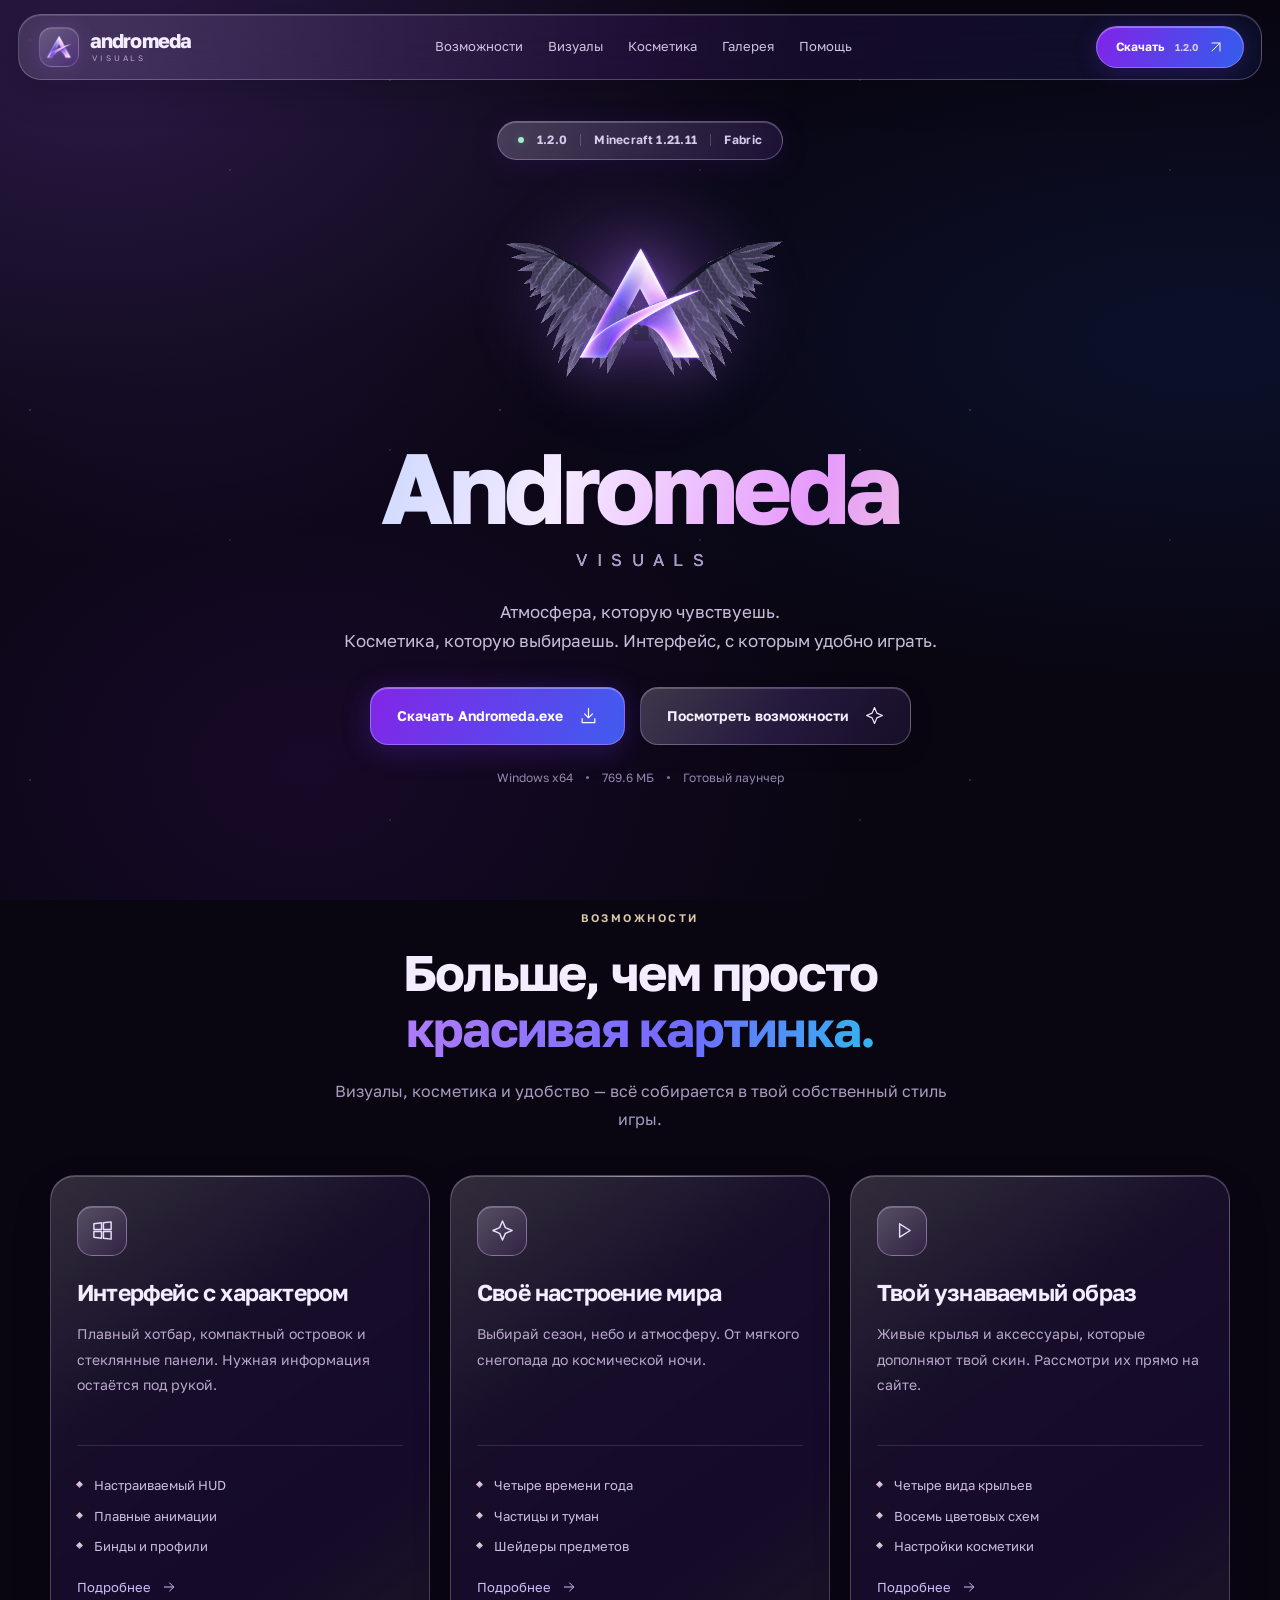
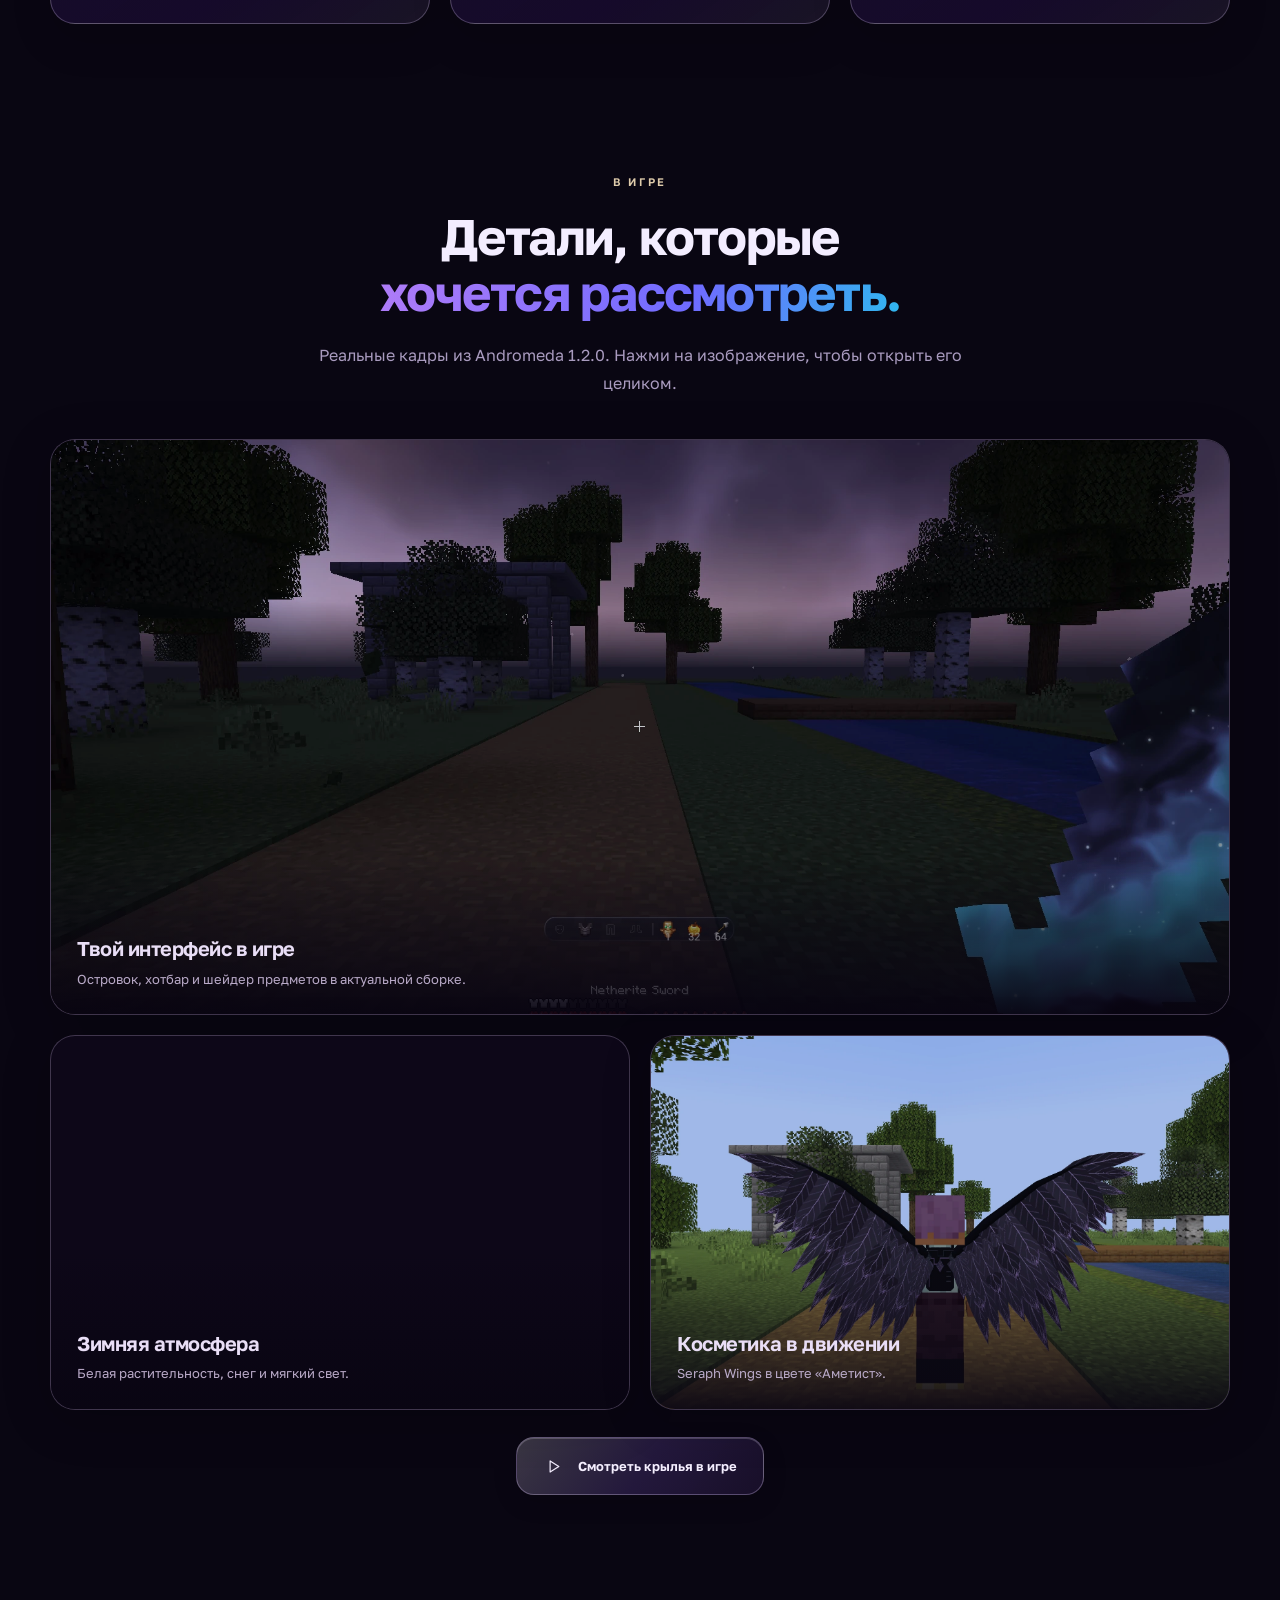
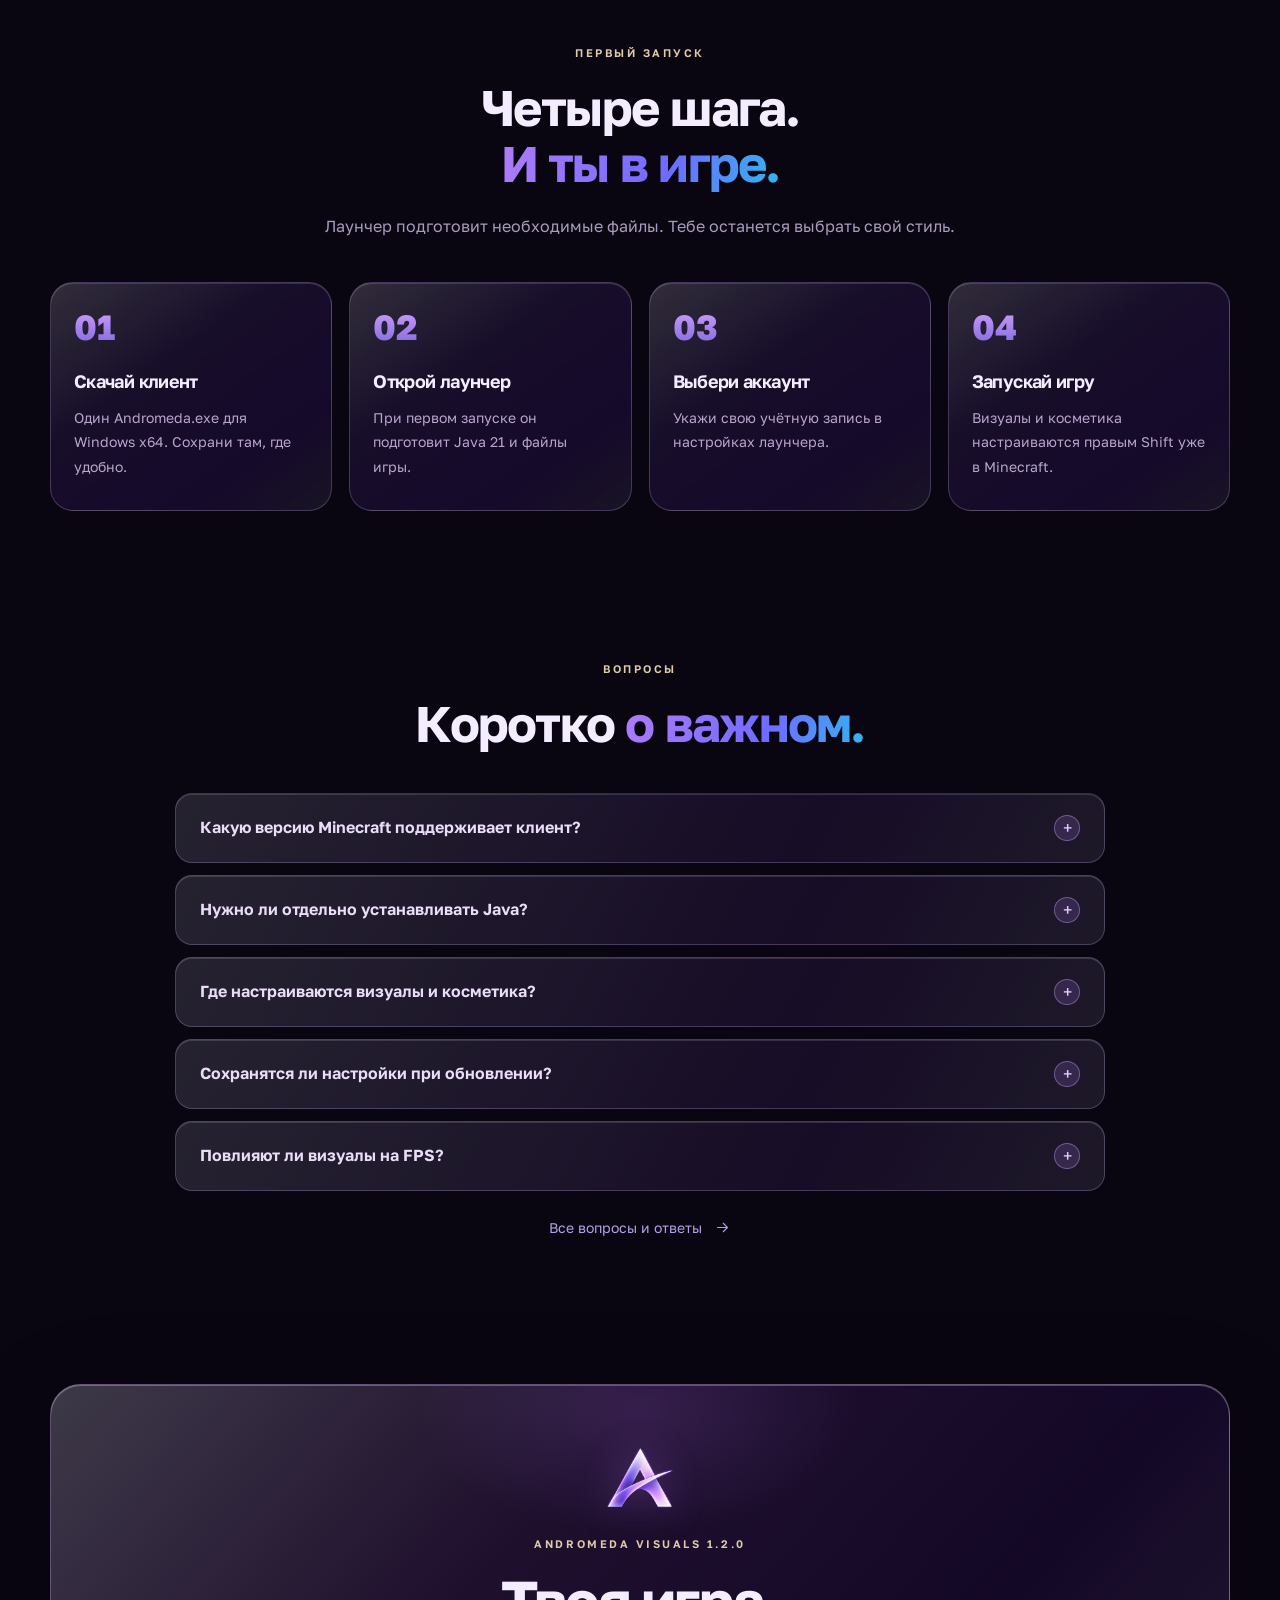
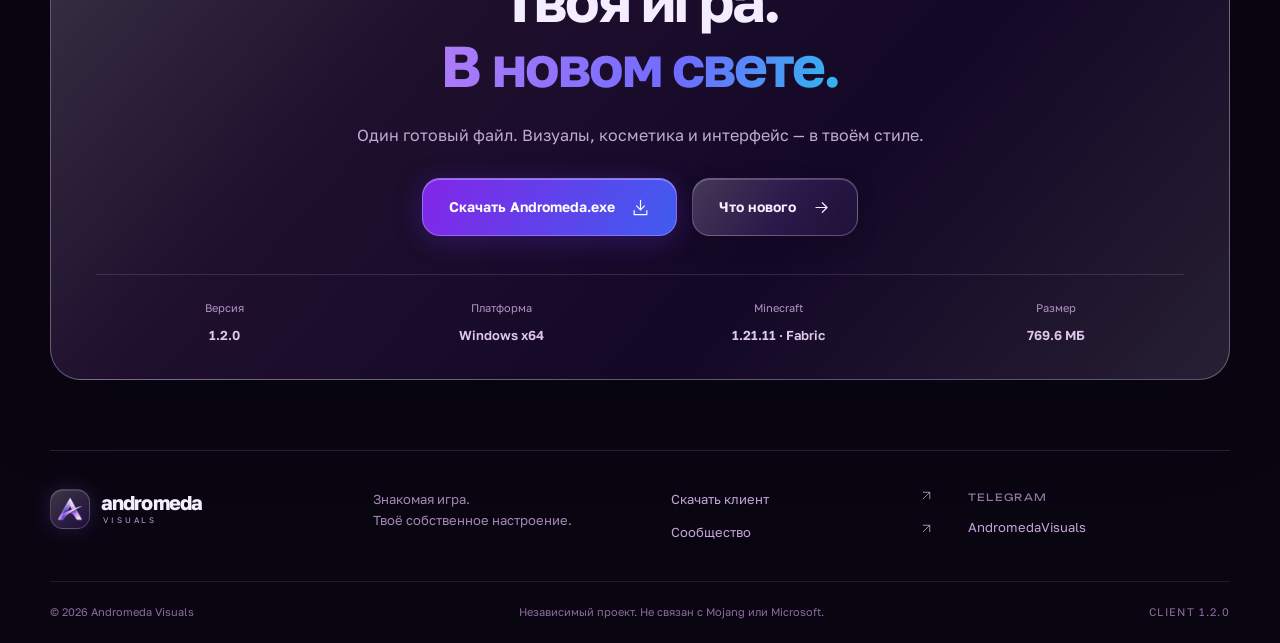
==== index.html @ 9d65415a "Publish Andromeda Visuals 1.2.0 website" ====
<!doctype html><html lang="ru"><head><meta charset="utf-8"><meta name="viewport" content="width=device-width,initial-scale=1"><meta name="theme-color" content="#0a0618"><title>Твой Minecraft. Твой характер. — Andromeda Visuals</title><meta name="description" content="Визуалы, анимированная косметика и интерфейс Andromeda Visuals для Minecraft 1.21.11. Скачать клиент 1.2.0 для Windows."><link rel="canonical" href="https://nurikjawa.github.io/"><meta property="og:title" content="Твой Minecraft. Твой характер. — Andromeda Visuals"><meta property="og:description" content="Визуалы, анимированная косметика и интерфейс Andromeda Visuals для Minecraft 1.21.11. Скачать клиент 1.2.0 для Windows."><meta property="og:type" content="website"><meta property="og:locale" content="ru_RU"><meta property="og:url" content="https://nurikjawa.github.io/"><meta property="og:image" content="https://nurikjawa.github.io/assets/v120/og.jpg"><meta name="twitter:card" content="summary_large_image"><link rel="icon" href="/assets/favicon.png"><link rel="preload" as="font" href="/assets/GolosText.ttf" type="font/ttf" crossorigin><link rel="stylesheet" href="/assets/site.css?v=ab5df82ccb4f"><link rel="stylesheet" href="/assets/luminous.css?v=ab5df82ccb4f"><script src="/assets/site.js?v=ab5df82ccb4f" defer></script><script src="/assets/wing-studio.js?v=ab5df82ccb4f" defer></script></head><body data-page="/"><a href="#main" class="skip-link">К содержимому</a>
 <header class="site-header"><div class="header-inner"><a href="/" class="brand" aria-label="Andromeda Visuals — главная"><img src="/assets/logo.png" width="42" height="42" alt=""><span>andromeda<small>VISUALS</small></span></a><nav class="desktop-nav" aria-label="Основная навигация"><a href="/#features" >Возможности</a><a href="/visuals/" >Визуалы</a><a href="/cosmetics/" >Косметика</a><a href="/#gallery" >Галерея</a><a href="/help/" >Помощь</a></nav><div class="header-actions"><a href="/download/" class="header-download">Скачать <span>1.2.0</span><svg class="icon" viewBox="0 0 24 24" fill="none" stroke="currentColor" stroke-width="1.5" stroke-linecap="round" stroke-linejoin="round" aria-hidden="true"><path d="M6 18 18 6M6 6h12v12"/></svg></a><button class="menu-toggle" aria-expanded="false" aria-controls="mobile-menu" aria-label="Открыть меню"><svg class="icon" viewBox="0 0 24 24" fill="none" stroke="currentColor" stroke-width="1.5" stroke-linecap="round" stroke-linejoin="round" aria-hidden="true"><path d="M4 8h16M4 16h16"/></svg></button></div></div></header>
 <dialog class="mobile-menu" id="mobile-menu"><div class="mobile-menu-top"><span>ANDROMEDA VISUALS</span><button class="icon-button" data-menu-close aria-label="Закрыть меню"><svg class="icon" viewBox="0 0 24 24" fill="none" stroke="currentColor" stroke-width="1.5" stroke-linecap="round" stroke-linejoin="round" aria-hidden="true"><path d="m6 6 12 12M6 18 18 6"/></svg></button></div><nav aria-label="Мобильная навигация"><a href="/#features" >Возможности</a><a href="/visuals/" >Визуалы</a><a href="/cosmetics/" >Косметика</a><a href="/#gallery" >Галерея</a><a href="/help/" >Помощь</a><a href="/community/">Сообщество</a><a href="/download/">Скачать 1.2.0</a></nav><span class="eyebrow">ТВОЙ MINECRAFT. ТВОЙ ХАРАКТЕР.</span></dialog>
 <main id="main"><section class="luminous-hero wrap"><div class="version-badge"><i></i><span>1.2.0</span><b></b><span>Minecraft 1.21.11</span><b></b><span>Fabric</span></div><div class="brand-emblem"><div class="wing-studio hero-studio" data-wing-studio><div class="studio-stage">
 <img src="/assets/v120/seraph-0.webp" alt="Seraph Wings — Аметист" class="studio-fallback" width="1920" height="1080" loading="lazy" decoding="async"><canvas tabindex="0" role="img" aria-label="Крылья Andromeda. Поворачивай мышью или стрелками клавиатуры."></canvas>
 <div class="studio-corner"><span data-model-title>Seraph Wings</span><small data-model-description>Многослойные перья и мягкий размах.</small></div>
 <div class="studio-zoom"><button data-studio-zoom="in" aria-label="Приблизить модель">+</button><button data-studio-zoom="out" aria-label="Отдалить модель">−</button></div></div>
 <div class="studio-settings"><div class="model-switch" role="group" aria-label="Модель крыльев"><button data-model="seraph" aria-pressed="true" class="active">Seraph</button><button data-model="dragon" aria-pressed="false" class="">Dragon</button><button data-model="crystal" aria-pressed="false" class="">Crystal</button><button data-model="mecha" aria-pressed="false" class="">Mecha</button></div><div class="studio-color-block"><span>Цвет: <b data-model-color>Аметист</b></span><div class="studio-swatches" role="group" aria-label="Цвет 3D-модели"><button style="--swatch:#a78bda" data-studio-palette="0" class="active" aria-label="Аметист" aria-pressed="true"><i></i></button><button style="--swatch:#8edce9" data-studio-palette="1" class="" aria-label="Лёд" aria-pressed="false"><i></i></button><button style="--swatch:#d95b72" data-studio-palette="2" class="" aria-label="Рубин" aria-pressed="false"><i></i></button><button style="--swatch:#648fe4" data-studio-palette="3" class="" aria-label="Сапфир" aria-pressed="false"><i></i></button><button style="--swatch:#65c39a" data-studio-palette="4" class="" aria-label="Изумруд" aria-pressed="false"><i></i></button><button style="--swatch:#d7b16c" data-studio-palette="5" class="" aria-label="Золото" aria-pressed="false"><i></i></button><button style="--swatch:#e6a1be" data-studio-palette="6" class="" aria-label="Роза" aria-pressed="false"><i></i></button><button style="--swatch:#b5bccb" data-studio-palette="7" class="" aria-label="Графит" aria-pressed="false"><i></i></button></div></div></div><span class="sr-only" data-studio-status role="status">Загрузка крыльев</span></div><img class="emblem-logo" src="/assets/logo.png" alt="" width="200" height="200"></div><h1>Andromeda<span>VISUALS</span></h1><p>Атмосфера, которую чувствуешь.<br>Косметика, которую выбираешь. Интерфейс, с которым удобно играть.</p><div class="hero-actions"><a class="button primary" href="https://github.com/NurikJawa/andromeda-visuals-releases/releases/download/v1.2.0/Andromeda.exe"><span>Скачать Andromeda.exe</span><svg class="icon" viewBox="0 0 24 24" fill="none" stroke="currentColor" stroke-width="1.5" stroke-linecap="round" stroke-linejoin="round" aria-hidden="true"><path d="M12 3v12m-5-5 5 5 5-5M4 16v5h16v-5"/></svg></a><a class="button soft" href="/#features"><span>Посмотреть возможности</span><svg class="icon" viewBox="0 0 24 24" fill="none" stroke="currentColor" stroke-width="1.5" stroke-linecap="round" stroke-linejoin="round" aria-hidden="true"><path d="m12 2 3 7 7 3-7 3-3 7-3-7-7-3 7-3 3-7Z"/></svg></a></div><div class="hero-details"><span>Windows x64</span><i></i><span>769.6 МБ</span><i></i><span>Готовый лаунчер</span></div></section><section class="home-features wrap" id="features"><div class="section-heading reveal"><div><p class="eyebrow">ВОЗМОЖНОСТИ</p><h2>Больше, чем просто<br><span>красивая картинка.</span></h2></div><p>Визуалы, косметика и удобство — всё собирается в твой собственный стиль игры.</p></div><div class="glass-features"><article class="glass-feature reveal"><span class="feature-symbol"><svg class="icon" viewBox="0 0 24 24" fill="none" stroke="currentColor" stroke-width="1.5" stroke-linecap="round" stroke-linejoin="round" aria-hidden="true"><path d="m3 5 8-1v7H3V5Zm10-1 8-1v8h-8V4ZM3 13h8v7l-8-1v-6Zm10 0h8v8l-8-1v-7Z"/></svg></span><h3>Интерфейс с характером</h3><p>Плавный хотбар, компактный островок и стеклянные панели. Нужная информация остаётся под рукой.</p><ul><li>Настраиваемый HUD</li><li>Плавные анимации</li><li>Бинды и профили</li></ul><a href="/visuals/#interface">Подробнее <svg class="icon" viewBox="0 0 24 24" fill="none" stroke="currentColor" stroke-width="1.5" stroke-linecap="round" stroke-linejoin="round" aria-hidden="true"><path d="M5 12h14m-6-6 6 6-6 6"/></svg></a></article><article class="glass-feature reveal"><span class="feature-symbol"><svg class="icon" viewBox="0 0 24 24" fill="none" stroke="currentColor" stroke-width="1.5" stroke-linecap="round" stroke-linejoin="round" aria-hidden="true"><path d="m12 2 3 7 7 3-7 3-3 7-3-7-7-3 7-3 3-7Z"/></svg></span><h3>Своё настроение мира</h3><p>Выбирай сезон, небо и атмосферу. От мягкого снегопада до космической ночи.</p><ul><li>Четыре времени года</li><li>Частицы и туман</li><li>Шейдеры предметов</li></ul><a href="/visuals/">Подробнее <svg class="icon" viewBox="0 0 24 24" fill="none" stroke="currentColor" stroke-width="1.5" stroke-linecap="round" stroke-linejoin="round" aria-hidden="true"><path d="M5 12h14m-6-6 6 6-6 6"/></svg></a></article><article class="glass-feature reveal"><span class="feature-symbol"><svg class="icon" viewBox="0 0 24 24" fill="none" stroke="currentColor" stroke-width="1.5" stroke-linecap="round" stroke-linejoin="round" aria-hidden="true"><path d="m9 5 11 7-11 7V5Z"/></svg></span><h3>Твой узнаваемый образ</h3><p>Живые крылья и аксессуары, которые дополняют твой скин. Рассмотри их прямо на сайте.</p><ul><li>Четыре вида крыльев</li><li>Восемь цветовых схем</li><li>Настройки косметики</li></ul><a href="/cosmetics/">Подробнее <svg class="icon" viewBox="0 0 24 24" fill="none" stroke="currentColor" stroke-width="1.5" stroke-linecap="round" stroke-linejoin="round" aria-hidden="true"><path d="M5 12h14m-6-6 6 6-6 6"/></svg></a></article></div></section><section class="home-gallery wrap" id="gallery"><div class="section-heading reveal"><div><p class="eyebrow">В ИГРЕ</p><h2>Детали, которые<br><span>хочется рассмотреть.</span></h2></div><p>Реальные кадры из Andromeda 1.2.0. Нажми на изображение, чтобы открыть его целиком.</p></div><div class="gallery-grid"><figure class="gallery-shot gallery-wide reveal"><button class="media-card " data-image="/assets/v120/hotbar.webp" data-caption="Твой интерфейс в игре" aria-label="Увеличить: Твой интерфейс в игре"><img src="/assets/v120/hotbar.webp" alt="Островок, хотбар и шейдер предметов в актуальной сборке." class="" width="1920" height="1080" loading="lazy" decoding="async"><span class="media-zoom"><svg class="icon" viewBox="0 0 24 24" fill="none" stroke="currentColor" stroke-width="1.5" stroke-linecap="round" stroke-linejoin="round" aria-hidden="true"><path d="M6 18 18 6M6 6h12v12"/></svg></span></button><figcaption><h3>Твой интерфейс в игре</h3><p>Островок, хотбар и шейдер предметов в актуальной сборке.</p></figcaption></figure><figure class="gallery-shot  reveal"><button class="media-card " data-image="/assets/v120/winter.webp" data-caption="Зимняя атмосфера" aria-label="Увеличить: Зимняя атмосфера"><img src="/assets/v120/winter.webp" alt="Белая растительность, снег и мягкий свет." class="" width="1920" height="1080" loading="lazy" decoding="async"><span class="media-zoom"><svg class="icon" viewBox="0 0 24 24" fill="none" stroke="currentColor" stroke-width="1.5" stroke-linecap="round" stroke-linejoin="round" aria-hidden="true"><path d="M6 18 18 6M6 6h12v12"/></svg></span></button><figcaption><h3>Зимняя атмосфера</h3><p>Белая растительность, снег и мягкий свет.</p></figcaption></figure><figure class="gallery-shot  reveal"><button class="media-card " data-image="/assets/v120/seraph-0.webp" data-caption="Косметика в движении" aria-label="Увеличить: Косметика в движении"><img src="/assets/v120/seraph-0.webp" alt="Seraph Wings в цвете «Аметист»." class="" width="1920" height="1080" loading="lazy" decoding="async"><span class="media-zoom"><svg class="icon" viewBox="0 0 24 24" fill="none" stroke="currentColor" stroke-width="1.5" stroke-linecap="round" stroke-linejoin="round" aria-hidden="true"><path d="M6 18 18 6M6 6h12v12"/></svg></span></button><figcaption><h3>Косметика в движении</h3><p>Seraph Wings в цвете «Аметист».</p></figcaption></figure></div><button class="button soft gallery-film" data-film><svg class="icon" viewBox="0 0 24 24" fill="none" stroke="currentColor" stroke-width="1.5" stroke-linecap="round" stroke-linejoin="round" aria-hidden="true"><path d="m9 5 11 7-11 7V5Z"/></svg><span>Смотреть крылья в игре</span></button></section><section class="home-install wrap" id="install"><div class="section-heading reveal"><div><p class="eyebrow">ПЕРВЫЙ ЗАПУСК</p><h2>Четыре шага.<br><span>И ты в игре.</span></h2></div><p>Лаунчер подготовит необходимые файлы. Тебе останется выбрать свой стиль.</p></div><ol class="home-steps"><li class="reveal"><span>01</span><h3>Скачай клиент</h3><p>Один Andromeda.exe для Windows x64. Сохрани там, где удобно.</p></li><li class="reveal"><span>02</span><h3>Открой лаунчер</h3><p>При первом запуске он подготовит Java 21 и файлы игры.</p></li><li class="reveal"><span>03</span><h3>Выбери аккаунт</h3><p>Укажи свою учётную запись в настройках лаунчера.</p></li><li class="reveal"><span>04</span><h3>Запускай игру</h3><p>Визуалы и косметика настраиваются правым Shift уже в Minecraft.</p></li></ol></section><section class="home-faq wrap"><div class="section-heading reveal"><div><p class="eyebrow">ВОПРОСЫ</p><h2>Коротко <span>о важном.</span></h2></div></div><div class="faq-list"><details class="faq-item"><summary>Какую версию Minecraft поддерживает клиент?<span>+</span></summary><p>Текущая сборка Andromeda Visuals 1.2.0 подготовлена для Minecraft 1.21.11 на Fabric. Лаунчер использует собственную установку игры.</p></details><details class="faq-item"><summary>Нужно ли отдельно устанавливать Java?<span>+</span></summary><p>Лаунчер подготавливает Java 21 и необходимые компоненты игры. При первом запуске требуется интернет для загрузки недостающих файлов.</p></details><details class="faq-item"><summary>Где настраиваются визуалы и косметика?<span>+</span></summary><p>В игре нажми правый Shift, чтобы открыть меню клиента. Выбери функцию и открой её настройки правой кнопкой мыши. Бинды назначаются средней кнопкой мыши.</p></details><details class="faq-item"><summary>Сохранятся ли настройки при обновлении?<span>+</span></summary><p>Лаунчер сохраняет пользовательские настройки, друзей, профили и параметры свапов при установке этого релиза. Не удаляй папку пользовательских настроек вручную.</p></details><details class="faq-item"><summary>Повлияют ли визуалы на FPS?<span>+</span></summary><p>Это зависит от устройства, мира и интенсивности выбранных эффектов. Оставь нужные функции и уменьши качество или интенсивность тяжёлых эффектов в настройках.</p></details></div><a class="more-help" href="/help/">Все вопросы и ответы <svg class="icon" viewBox="0 0 24 24" fill="none" stroke="currentColor" stroke-width="1.5" stroke-linecap="round" stroke-linejoin="round" aria-hidden="true"><path d="M5 12h14m-6-6 6 6-6 6"/></svg></a></section><section class="closing wrap reveal"><div class="closing-panel"><img src="/assets/logo.png" alt="" width="90" height="90"><p class="eyebrow">ANDROMEDA VISUALS 1.2.0</p><h2>Твоя игра.<br><span>В новом свете.</span></h2><p>Один готовый файл. Визуалы, косметика и интерфейс — в твоём стиле.</p><div class="closing-actions"><a class="button primary" href="https://github.com/NurikJawa/andromeda-visuals-releases/releases/download/v1.2.0/Andromeda.exe"><span>Скачать Andromeda.exe</span><svg class="icon" viewBox="0 0 24 24" fill="none" stroke="currentColor" stroke-width="1.5" stroke-linecap="round" stroke-linejoin="round" aria-hidden="true"><path d="M12 3v12m-5-5 5 5 5-5M4 16v5h16v-5"/></svg></a><a class="button soft" href="/updates/"><span>Что нового</span><svg class="icon" viewBox="0 0 24 24" fill="none" stroke="currentColor" stroke-width="1.5" stroke-linecap="round" stroke-linejoin="round" aria-hidden="true"><path d="M5 12h14m-6-6 6 6-6 6"/></svg></a></div><div class="release-facts"><span>Версия <b>1.2.0</b></span><span>Платформа <b>Windows x64</b></span><span>Minecraft <b>1.21.11 · Fabric</b></span><span>Размер <b>769.6 МБ</b></span></div></div></section></main><footer class="site-footer wrap"><div class="footer-top"><a href="/" class="brand"><img src="/assets/logo.png" width="42" height="42" alt=""><span>andromeda<small>VISUALS</small></span></a><p>Знакомая игра.<br>Твоё собственное настроение.</p><div><a href="/download/">Скачать клиент <svg class="icon" viewBox="0 0 24 24" fill="none" stroke="currentColor" stroke-width="1.5" stroke-linecap="round" stroke-linejoin="round" aria-hidden="true"><path d="M6 18 18 6M6 6h12v12"/></svg></a><a href="/community/">Сообщество <svg class="icon" viewBox="0 0 24 24" fill="none" stroke="currentColor" stroke-width="1.5" stroke-linecap="round" stroke-linejoin="round" aria-hidden="true"><path d="M6 18 18 6M6 6h12v12"/></svg></a></div><div><span class="footer-label">TELEGRAM</span><span>AndromedaVisuals</span></div></div><div class="footer-bottom"><span>© 2026 Andromeda Visuals</span><span>Независимый проект. Не связан с Mojang или Microsoft.</span><span>CLIENT 1.2.0</span></div></footer>
 <dialog class="media-dialog" aria-label="Просмотр изображения"><button class="dialog-close icon-button" data-dialog-close aria-label="Закрыть просмотр"><svg class="icon" viewBox="0 0 24 24" fill="none" stroke="currentColor" stroke-width="1.5" stroke-linecap="round" stroke-linejoin="round" aria-hidden="true"><path d="m6 6 12 12M6 18 18 6"/></svg></button><figure><img alt=""><figcaption></figcaption></figure><div class="gallery-controls"><button class="icon-button" data-gallery-prev aria-label="Предыдущее изображение">←</button><span data-gallery-count></span><button class="icon-button" data-gallery-next aria-label="Следующее изображение">→</button></div></dialog>
 <dialog class="film-dialog" aria-label="Крылья Andromeda в движении"><button class="dialog-close icon-button" data-dialog-close aria-label="Закрыть видео"><svg class="icon" viewBox="0 0 24 24" fill="none" stroke="currentColor" stroke-width="1.5" stroke-linecap="round" stroke-linejoin="round" aria-hidden="true"><path d="m6 6 12 12M6 18 18 6"/></svg></button><video controls playsinline preload="none" poster="/assets/v120/wing-poster.webp"><source src="/assets/v120/wings.mp4" type="video/mp4"></video><p>Четыре вида крыльев · настоящая запись из игры</p></dialog><div class="toast" role="status" aria-live="polite"></div></body></html>
---- assets/site.css ----
@font-face{font-family:Golos;src:url('/assets/GolosText.ttf') format('truetype');font-style:normal;font-weight:100 900;font-display:swap}
@font-face{font-family:Unbounded;src:url('/assets/Unbounded.ttf') format('truetype');font-style:normal;font-weight:100 900;font-display:swap}
:root{--paper:#f4f1eb;--ink:#171823;--muted:#6e6674;--purple:#6a48d7;--lavender:#e7e0f6;--line:#d8d3cb;--dark:#12121d;--white:#fff;--ease:cubic-bezier(.2,.75,.2,1);--wrap:1320px}
*{box-sizing:border-box}html{scroll-behavior:smooth;scroll-padding-top:110px}body{margin:0;background:var(--paper);color:var(--ink);font:16px/1.65 Golos,Arial,sans-serif;-webkit-font-smoothing:antialiased}button,input{font:inherit}a{color:inherit;text-decoration:none}button{color:inherit;cursor:pointer}button:disabled{cursor:not-allowed;opacity:.6}button,summary,a{-webkit-tap-highlight-color:transparent}img{display:block;max-width:100%;height:auto}button{border:0}h1,h2,h3,p,figure{margin:0}h1,h2,h3{line-height:1.17;font-weight:500}h1,h2{letter-spacing:-.06em}h3{letter-spacing:-.035em}p{color:var(--muted)}ul{padding-left:20px}::selection{background:#d5c7f8;color:#292039}:focus-visible{outline:3px solid var(--purple);outline-offset:5px}.wrap{width:min(var(--wrap),calc(100% - 112px));margin-inline:auto}.icon{width:22px;height:22px;flex-shrink:0}.eyebrow{font-size:10px;font-weight:600;letter-spacing:.18em;text-transform:uppercase;color:var(--purple);line-height:1.5}.lead{font-size:20px;line-height:1.65;max-width:650px}.caption{font-size:12px;color:var(--muted);line-height:1.6}.section-space{padding-block:104px}.section-heading{display:flex;align-items:flex-end;justify-content:space-between;gap:60px;margin-bottom:40px}.section-heading h2{font-size:clamp(34px,3.8vw,56px);margin-top:18px}.section-heading>p{max-width:360px;font-size:16px}.section-heading h2 span{color:var(--purple)}
.site-header{position:sticky;z-index:40;top:0;height:92px;background:rgba(244,241,235,.94);border-bottom:1px solid transparent;transition:border-color .3s,background .3s;backdrop-filter:blur(14px)}body.scrolled .site-header{border-bottom-color:var(--line)}.header-inner{height:100%;width:min(1536px,calc(100% - 80px));margin:auto;display:flex;align-items:center;justify-content:space-between;gap:30px}.brand{display:inline-flex;align-items:center;gap:9px}.brand>img{width:42px;height:42px;object-fit:contain}.brand>span{font-size:23px;font-weight:600;letter-spacing:-.07em;line-height:.9}.brand small{display:block;font-size:8px;letter-spacing:.34em;font-weight:400;padding-left:2px;margin-top:8px}.desktop-nav{display:flex;gap:28px;font-size:13px}.desktop-nav a{position:relative;color:#716c77;padding-block:10px;transition:color .2s}.desktop-nav a:hover,.desktop-nav a[aria-current]{color:var(--ink)}.desktop-nav a[aria-current]:after{content:'';position:absolute;width:4px;height:4px;border-radius:50%;background:var(--purple);bottom:1px;left:50%}.header-actions{display:flex;align-items:center;gap:16px}.header-download{font-size:12px;display:flex;align-items:center;gap:12px;border:1px solid #c9c2cf;border-radius:30px;padding:11px 17px;font-weight:500;transition:background .2s}.header-download:hover{background:var(--lavender)}.header-download span{font-size:10px;color:var(--muted)}.header-download .icon{width:16px;height:16px}.menu-toggle{display:none;background:none;padding:8px}.mobile-menu{padding:28px;border:0;background:var(--paper);color:var(--ink);width:min(500px,100%);height:100dvh;max-height:none;margin:0 0 0 auto}.mobile-menu::backdrop{background:#15111e80}.mobile-menu-top{display:flex;justify-content:space-between;align-items:center;font-size:10px;letter-spacing:.12em}.mobile-menu nav{display:flex;flex-direction:column;padding-block:60px;gap:20px;font-size:25px}.icon-button{display:inline-flex;align-items:center;justify-content:center;min-width:44px;min-height:44px;background:transparent;border-radius:50%}.skip-link{position:fixed;top:12px;left:20px;z-index:100;background:var(--ink);color:white;padding:12px 24px;transform:translateY(-150%)}.skip-link:focus{transform:none}
.button{display:inline-flex;align-items:center;justify-content:center;gap:28px;border-radius:60px;padding:18px 28px;font-size:14px;font-weight:500;line-height:1.4;min-height:57px;transition:transform .25s var(--ease),background .25s,color .25s;white-space:nowrap}.button:hover{transform:translateY(-2px)}.button:active{transform:translateY(0)}.button.primary{background:var(--ink);color:#fff}.button.primary:hover{background:#343144}.button.primary .icon{width:19px;height:19px}.button.soft{background:#f5f1eddf;color:var(--ink)}.button.white{background:var(--paper);color:var(--ink)}.text-button{display:inline-flex;align-items:center;gap:10px;background:none;font-size:13px;padding:12px 2px}.text-button .icon{width:18px;height:18px}.text-button:hover span{text-decoration:underline;text-underline-offset:5px}.text-link,.light-link{display:inline-flex;align-items:center;gap:28px;font-size:14px;font-weight:500;padding:12px 0;border-radius:0;min-height:0}.text-link:hover{color:var(--purple)}.text-link .icon,.light-link .icon{width:19px;height:19px}.light-link{color:white}.circle-button{width:52px;height:52px;border-radius:50%;display:inline-flex;align-items:center;justify-content:center;background:var(--paper);color:var(--ink);transition:transform .3s,background .3s;flex-shrink:0}.circle-button:hover{transform:rotate(8deg);background:var(--lavender)}.status-dot{display:inline-block;width:5px;height:5px;border-radius:50%;background:var(--purple);margin-right:10px;box-shadow:0 0 0 4px #6a48d710}
.hero{position:relative;text-align:center;padding-top:36px;padding-bottom:50px;isolation:isolate}.hero-meta{display:flex;justify-content:space-between;text-align:left;font-size:9px;letter-spacing:.16em;color:#736a7c}.hero h1{font-size:clamp(45px,6.6vw,96px);line-height:1.1;font-weight:500;margin-top:48px;letter-spacing:-.065em}.hero h1 span{color:var(--purple)}.hero-description{margin:25px auto 0;font-size:16px;line-height:1.6;color:#706775}.hero-actions{display:flex;align-items:center;justify-content:center;gap:32px;margin-top:28px}.hero-version{font-size:10px;letter-spacing:.05em;margin-top:17px}.hero-version span{margin-inline:9px;color:#bbb2c3}.hero-orbit{position:absolute;width:500px;height:130px;border:1px solid #d4c9e275;border-radius:50%;transform:rotate(-24deg);top:170px;left:calc(50% - 250px);z-index:-1;opacity:.65}.hero-orbit i{position:absolute;inset:14px -90px;border:1px solid #ddd3e650;border-radius:50%;transform:rotate(56deg)}.hero-orbit b{font-size:18px;position:absolute;left:17%;top:5%;color:#a88ed9;animation:float 6s ease-in-out infinite}.hero-scene{padding-bottom:8px}.scene-frame{position:relative;border-radius:26px;overflow:hidden;background:#252031;aspect-ratio:2.2;isolation:isolate}.scene-frame>img{width:100%;height:100%;object-fit:cover;object-position:center 58%;transition:transform 1.5s var(--ease)}.scene-frame:hover>img{transform:scale(1.025)}.scene-frame:after{content:'';position:absolute;inset:0;z-index:-0;background:linear-gradient(0deg,#090c18bd,transparent 65%);pointer-events:none}.scene-caption{position:absolute;bottom:38px;left:42px;right:42px;color:#fff;z-index:1;display:grid;grid-template-columns:1fr auto;align-items:end}.scene-label{grid-column:1;font-size:9px;letter-spacing:.18em;opacity:.7;margin-bottom:15px}.scene-caption h2{grid-column:1;font-size:clamp(24px,3.7vw,52px);letter-spacing:-.04em;line-height:1.18}.scene-caption .circle-button{grid-column:2;grid-row:1/3;background:#ffffff20;color:white;border:1px solid #ffffff4a;backdrop-filter:blur(10px)}.scene-top{position:absolute;top:24px;left:30px;color:#fff;font-size:9px;letter-spacing:.12em;opacity:.8;padding:8px 12px;background:#ffffff13;border-radius:20px;border:1px solid #ffffff21}.scene-under{display:flex;justify-content:space-between;align-items:center;color:var(--muted);font-size:10px;margin-top:18px}.scene-under>span:last-child{display:flex;gap:10px;align-items:center}.scene-under .icon{width:13px;height:13px}
.intro{display:grid;grid-template-columns:1fr 1fr;padding-block:122px 106px;gap:25px 80px;border-bottom:1px solid var(--line)}.intro>.eyebrow{grid-column:1/-1}.intro h2{font-size:clamp(34px,3.9vw,56px);line-height:1.25}.intro h2 span{color:var(--purple)}.intro>p:last-child{align-self:end;max-width:455px;font-size:18px;padding-bottom:5px}.editorials{padding-block:100px}.editorial{display:grid;grid-template-columns:.85fr 1.15fr;align-items:center;gap:100px;margin-bottom:100px}.editorial:last-child{margin-bottom:0}.editorial.reverse{grid-template-columns:1.15fr .85fr}.editorial.reverse .editorial-copy{grid-column:2;grid-row:1}.editorial.reverse .editorial-image{grid-column:1;grid-row:1}.editorial-copy h2{font-size:clamp(36px,4vw,58px);margin-top:22px}.editorial-copy>p:not(.eyebrow){font-size:16px;max-width:370px;margin-block:24px}.editorial-image{aspect-ratio:1.2;border-radius:16px;overflow:hidden;background:#e1dce5}.editorial-image img{width:100%;height:100%;object-fit:cover}.editorial-image.wing-preview{aspect-ratio:1.25}.editorial-image.wing-preview img{object-position:center}.interface-section{padding:94px 0 104px;background:#ebe6e2}.interface-display{background:var(--dark);border-radius:22px;padding:28px 40px 34px;color:#fff;overflow:hidden}.interface-top{display:flex;justify-content:space-between;font-size:8px;letter-spacing:.16em;opacity:.55}.interface-top i{display:inline-block;width:4px;height:4px;background:#c5a8fb;border-radius:50%;margin-right:8px}.interface-display>img{width:min(100%,850px);height:auto;object-fit:contain;margin:70px auto;image-rendering:auto}.interface-bottom{display:flex;justify-content:space-between;align-items:end}.interface-bottom h3{font-size:28px;font-weight:400}.closing{text-align:center;padding-block:110px 100px}.closing-star{color:var(--purple);display:inline-flex;margin-bottom:30px}.closing-star>.icon{width:30px;height:30px}.closing h2{font-size:clamp(36px,4.5vw,64px);margin-top:20px;line-height:1.2}.closing h2 span{color:#958c9d}.closing>p:not(.eyebrow){margin-top:22px}.closing>.button{margin-top:28px}.closing small{display:block;margin-top:20px;font-size:10px;color:var(--muted)}
.site-footer{border-top:1px solid var(--line)}.footer-top{padding-block:50px;display:grid;grid-template-columns:1.1fr 1fr 1fr 1fr;gap:40px;align-items:start}.footer-top>p{font-size:13px}.footer-top>div{display:flex;flex-direction:column;gap:12px;font-size:12px}.footer-top>div a{display:flex;justify-content:space-between;gap:30px}.footer-top>div a .icon{width:13px;height:13px}.footer-top>div a:hover{color:var(--purple)}.footer-label{font-size:8px;letter-spacing:.13em;color:var(--muted)}.footer-bottom{display:flex;justify-content:space-between;gap:25px;padding-block:22px;border-top:1px solid var(--line);font-size:9px;color:#73677c}.footer-bottom span:last-child{letter-spacing:.12em}
.page-head{padding-top:66px;padding-bottom:65px}.page-head h1{font-size:clamp(42px,5.5vw,78px);line-height:1.12;margin-top:25px;max-width:1100px}.page-head h1 span{color:var(--purple)}.page-head .lead{margin-top:26px;max-width:680px;font-size:18px}.season-stage{position:relative;aspect-ratio:2.1;border-radius:22px;overflow:hidden;background:#a8b2b6}.season-image{width:100%;height:100%;object-fit:cover;transition:opacity .25s}.season-overlay{position:absolute;inset:auto 0 0;padding:80px 40px 35px;background:linear-gradient(transparent,#111421c9);color:#fff}.season-overlay .eyebrow{color:#e6ddfa}.season-overlay h2{font-size:42px;margin-top:15px}.season-overlay>p:last-child{color:#eeebf1c9;max-width:470px;font-size:14px;margin-top:14px}.season-tabs{display:flex;border-bottom:1px solid var(--line)}.season-tabs button{flex:1;display:flex;align-items:center;gap:22px;background:transparent;padding:24px 15px;font-size:10px;color:#a098a9;border-bottom:2px solid transparent}.season-tabs button span{font-size:18px;color:#7b7185}.season-tabs button.active{border-bottom-color:var(--purple);color:var(--purple)}.season-tabs button.active span{color:var(--ink)}.seasons-section>.caption{margin-top:15px;max-width:700px}.filter-bar{display:flex;gap:10px;margin-bottom:30px;flex-wrap:wrap}.filter{padding:9px 19px;border:1px solid var(--line);border-radius:30px;background:transparent;font-size:12px;transition:background .2s}.filter.active{background:var(--ink);border-color:var(--ink);color:#fff}.feature-grid{display:grid;grid-template-columns:repeat(2,1fr);gap:55px 30px}.media-card{display:block;position:relative;width:100%;padding:0;background:#e8e2ec;border-radius:14px;overflow:hidden;aspect-ratio:1.7}.media-card>img{width:100%;height:100%;object-fit:cover;transition:transform .6s var(--ease)}.media-card:hover>img{transform:scale(1.025)}.media-zoom{position:absolute;right:14px;bottom:14px;width:35px;height:35px;display:flex;align-items:center;justify-content:center;border-radius:50%;background:#ffffffc9;opacity:0;transform:translateY(5px);transition:.2s}.media-zoom .icon{width:15px;height:15px}.media-card:hover .media-zoom,.media-card:focus-visible .media-zoom{opacity:1;transform:none}.feature-heading{padding:24px 4px 0}.feature-heading h3{font-size:25px;margin-block:10px}.feature-heading p{font-size:14px;max-width:420px}.feature-card[data-category="Интерфейс"] .media-card{background:var(--dark)}.feature-card[data-category="Интерфейс"] .media-card img{object-fit:contain;padding:30px}.feature-card[data-category="Интерфейс"]:has(img[src*="menu"]) .media-card img{object-fit:cover;padding:0}.quiet-note{padding:35px 0;border-top:1px solid var(--line);border-bottom:1px solid var(--line);display:flex;gap:35px;align-items:start}.quiet-note>span{color:var(--purple)}.quiet-note h3{font-size:24px}.quiet-note p{font-size:14px;max-width:700px;margin-top:12px}
.wings-hero-image{position:relative;aspect-ratio:2.05;border-radius:22px;overflow:hidden}.wings-hero-image>img{width:100%;height:100%;object-fit:cover;object-position:center 60%}.wings-hero-caption{position:absolute;inset:auto 28px 25px;display:flex;justify-content:space-between;align-items:center}.wings-hero-caption .eyebrow{color:#fff;background:#1315216b;border:1px solid #ffffff26;border-radius:20px;padding:7px 14px}.palette-lab{display:grid;grid-template-columns:1.4fr 1fr;background:#eae5e2;border-radius:18px;overflow:hidden}.palette-image{aspect-ratio:1.35;background:#222333}.palette-image img{width:100%;height:100%;object-fit:cover;transition:opacity .2s}.palette-controls{padding:45px 38px;align-self:center}.palette-controls h3{font-size:42px;margin-top:16px}.palette-controls>p:not(.eyebrow){font-size:14px;margin-top:12px}.swatches{display:grid;grid-template-columns:repeat(4,1fr);gap:16px 6px;margin-top:32px;margin-bottom:24px}.swatch{padding:0;background:none;text-align:center;display:flex;align-items:center;flex-direction:column;gap:9px}.swatch>i{width:25px;height:25px;background:var(--swatch);border-radius:50%;border:3px solid #eae5e2;outline:1px solid transparent;transition:outline-color .2s,transform .2s}.swatch.active i{outline-color:#332d3b;transform:scale(1.1)}.swatch>span{font-size:9px;color:#6d6477}.swatch.active>span{color:var(--ink)}.palette-controls>.caption{font-size:10px}.wing-grid{display:grid;grid-template-columns:1fr 1fr;gap:46px 28px}.wing-image{position:relative;aspect-ratio:1.5;overflow:hidden;border-radius:16px}.wing-image>img{width:100%;height:100%;object-fit:cover}.wing-image>.circle-button{position:absolute;right:18px;bottom:18px;width:37px;height:37px;background:#ffffffb3}.wing-image .icon{width:16px;height:16px}.wing-info{display:flex;gap:25px;padding-top:24px}.wing-info>span{font-size:10px;line-height:2.5;color:var(--purple)}.wing-info h3{font-size:24px}.wing-info p{font-size:13px;margin-top:7px}.motion-band{background:#25202f;color:white;margin-top:30px;padding:80px 0;overflow:hidden}.motion-content{display:grid;grid-template-columns:1fr 1fr;align-items:center;gap:70px}.motion-content .eyebrow{color:#bca4f8}.motion-content h2{font-size:clamp(36px,4vw,60px);margin-top:22px}.motion-content p{color:#b2a8bf;max-width:390px;margin-block:24px;font-size:15px}.motion-orbit{position:relative;isolation:isolate;display:grid;place-items:center;min-height:320px}.motion-orbit img{width:210px;filter:drop-shadow(0 12px 50px #834dd13d);animation:float 7s ease-in-out infinite}.motion-orbit i,.motion-orbit b{position:absolute;width:100%;height:150px;border:1px solid #a991cc4a;border-radius:50%;transform:rotate(-28deg);z-index:-1}.motion-orbit b{transform:rotate(36deg);width:90%;border-color:#a991cc23}.accessory-grid{display:grid;grid-template-columns:repeat(3,1fr);gap:42px 25px}.accessory-card .media-card{aspect-ratio:1.1}.accessory-card h3{font-size:20px;margin-top:20px}.accessory-card>p{font-size:12px;margin-top:8px}
.download-hero{padding-block:70px 85px;display:grid;grid-template-columns:1.1fr 1fr;gap:80px;align-items:center}.download-copy h1{font-size:clamp(43px,5vw,74px);margin-top:30px;line-height:1.1}.download-copy h1 span{color:var(--purple)}.download-copy>.lead{margin-top:25px;font-size:19px}.download-chips{display:flex;gap:11px;margin-top:30px;flex-wrap:wrap}.download-chips span{border:1px solid var(--line);display:inline-flex;align-items:center;gap:6px;padding:6px 11px;border-radius:20px;font-size:10px}.download-chips .icon{width:11px;height:11px}.download-copy>.button{margin-top:35px;padding:21px 30px}.download-status{font-size:11px;margin-top:12px}.download-size{font-size:11px;color:#736b7d;margin-top:8px}.download-size span{margin-inline:8px}.subtle-link{display:inline-flex;align-items:center;gap:15px;font-size:12px;margin-top:25px}.subtle-link .icon{width:15px;height:15px}.release-art{position:relative;background:#e8e0f2;aspect-ratio:.91;border-radius:20px;display:grid;place-items:center;overflow:hidden;isolation:isolate;border:1px solid #ded3ed}.release-art>img{width:67%;transform:rotate(-7deg);filter:drop-shadow(0 30px 35px #552d8d35);animation:float-logo 9s ease-in-out infinite}.release-orbit{position:absolute;width:145%;height:32%;border:1px solid #bda8d97d;border-radius:50%;transform:rotate(-40deg);z-index:-1}.release-orbit.two{width:120%;height:35%;transform:rotate(43deg);border-color:#c1b0d449}.release-art-bottom{position:absolute;bottom:28px;left:28px;right:28px;display:flex;justify-content:space-between;font-size:10px;letter-spacing:.12em;line-height:1.6}.release-art-bottom>span:last-child{text-align:right}.release-art-label{position:absolute;top:24px;left:28px;font-size:8px;letter-spacing:.15em;color:#927ba8}.install-section{padding-block:70px 100px;border-top:1px solid var(--line)}.steps{display:grid;grid-template-columns:repeat(3,1fr);gap:55px;list-style:none;padding:0;margin:60px 0 0}.steps>li>span{display:block;font-size:11px;color:var(--purple);border-top:1px solid var(--line);padding-top:18px}.steps h3{font-size:23px;margin-top:35px}.steps p{font-size:14px;margin-top:14px;max-width:310px}.integrity{border-block:1px solid var(--line);padding-block:35px;display:grid;grid-template-columns:1fr 1.2fr;align-items:center;gap:70px}.integrity h3{font-size:25px;margin-top:12px}.integrity p{font-size:12px;margin-top:12px;max-width:365px}.hash-field{position:relative;display:flex;align-items:center;gap:20px;border:1px solid var(--line);padding:15px 16px;border-radius:12px;min-width:0}.hash-field code{font-size:11px;overflow-wrap:anywhere;letter-spacing:.03em;line-height:1.8;color:#7a6d8b}.copy-feedback{position:absolute;bottom:-25px;left:0;font-size:10px;color:var(--purple)}.help-strip{display:flex;align-items:center;gap:35px;padding-block:65px 90px}.help-strip h3{font-size:24px;white-space:nowrap}.help-strip p{font-size:13px;max-width:420px}.help-strip>.button{margin-left:auto;flex-shrink:0}
.release-timeline{padding-bottom:90px}.release-entry{display:grid;grid-template-columns:1fr 2fr;gap:100px;padding-block:35px 70px;border-top:1px solid var(--line)}.release-marker>.pill{display:inline-flex;border:1px solid #cfc3e1;border-radius:20px;font-size:8px;letter-spacing:.12em;color:var(--purple);padding:6px 11px}.release-marker h2{font-size:55px;margin-top:25px}.release-marker>p{font-size:12px;margin-top:12px}.release-content>h3{font-size:32px;margin-top:5px}.release-content>.large-copy{font-size:17px;margin-block:24px 35px}.release-change{display:grid;grid-template-columns:110px 1fr;gap:25px;border-top:1px solid var(--line);padding-block:20px}.release-change>span{font-size:8px;letter-spacing:.14em;color:var(--purple);padding-top:4px}.release-change ul{margin:0;font-size:14px;color:var(--muted)}.release-change li+li{margin-top:7px}.release-content>.button{margin-top:25px}.previous{padding-top:45px}.previous .release-marker h2{font-size:32px}.previous .release-content>p{margin-top:22px;font-size:15px}.previous .text-link{margin-top:15px}.help-layout{display:grid;grid-template-columns:1fr 2fr;gap:90px;padding-bottom:70px}.help-nav{position:sticky;align-self:start;top:130px;display:flex;flex-direction:column;gap:20px}.help-nav .eyebrow{margin-bottom:10px}.help-nav a{font-size:13px;display:flex;justify-content:space-between;gap:30px;max-width:240px}.help-nav a .icon{width:16px;height:16px}.faq-item{border-bottom:1px solid var(--line)}.faq-item:first-child{border-top:1px solid var(--line)}.faq-item summary{display:flex;align-items:center;justify-content:space-between;gap:35px;padding-block:25px;list-style:none;font-size:17px;font-weight:500;cursor:pointer;line-height:1.45}.faq-item summary::-webkit-details-marker{display:none}.faq-item summary>span{font-size:22px;color:var(--purple);font-weight:300}.faq-item[open] summary>span{transform:rotate(45deg)}.faq-item p{font-size:14px;max-width:650px;padding-bottom:25px}
.community-grid{display:grid;grid-template-columns:1fr 1fr;gap:26px}.community-card{padding:44px;min-height:430px;display:flex;align-items:flex-start;flex-direction:column;border-radius:18px;border:1px solid var(--line)}.community-card.telegram{background:#e8e1f1;border-color:#ded2eb}.community-card.discord-card{background:var(--ink);border-color:var(--ink);color:#fff}.social-symbol{margin-bottom:35px}.social-symbol .icon{width:35px;height:35px;color:var(--purple)}.discord-card .icon{color:#d1bbfc}.community-card h2{font-size:clamp(25px,3vw,44px);margin-top:16px;overflow-wrap:anywhere}.community-card p:not(.eyebrow){font-size:14px;max-width:360px;margin-top:20px}.discord-card .eyebrow{color:#b9a0eb}.discord-card p{color:#a99db7}.social-note{font-size:10px;margin-top:auto;padding-top:30px;color:#94849f}.discord-card .social-note{color:#a99db7}.presence-section{padding-block:105px;display:grid;grid-template-columns:1fr 1fr;gap:80px;align-items:center}.presence-section h2{font-size:48px;margin-top:20px}.presence-section p{font-size:15px;margin-block:24px;max-width:390px}.presence-section figure{background:#e9e4e1;padding:55px;border-radius:20px}.presence-section figure img{width:100%;border-radius:12px}.presence-section figcaption{font-size:10px;text-align:center;color:var(--muted);margin-top:20px}.not-found{text-align:center;padding-block:90px 140px}.not-found h1{font-size:clamp(44px,6vw,80px);margin-top:25px}.not-found>p{max-width:430px;margin:25px auto}.not-found>.button{margin-top:15px}
.media-dialog,.film-dialog{padding:60px 30px 30px;max-width:min(1300px,95vw);max-height:95dvh;border:0;border-radius:18px;background:#171620;color:#fff;overflow:auto}.media-dialog::backdrop,.film-dialog::backdrop{background:#100e19d9;backdrop-filter:blur(8px)}.media-dialog img{max-height:75dvh;max-width:100%;margin:auto;object-fit:contain}.media-dialog figcaption,.film-dialog>p{font-size:12px;color:#c1b8cf;text-align:center;margin-top:18px}.dialog-close{position:absolute;right:10px;top:8px;color:#fff}.film-dialog video{width:100%;max-height:75dvh;display:block;background:#000}.toast{position:fixed;z-index:100;bottom:25px;left:50%;transform:translate(-50%,20px);background:var(--ink);color:#fff;padding:14px 24px;border-radius:30px;font-size:12px;max-width:calc(100vw - 30px);opacity:0;pointer-events:none;transition:.25s}.toast.visible{opacity:1;transform:translate(-50%,0)}.reveal{opacity:1;transform:none}.motion-ready .reveal.pending{opacity:0;transform:translateY(22px)}.motion-ready .reveal{transition:opacity .7s var(--ease),transform .7s var(--ease)}[hidden]{display:none!important}body:has(dialog[open]){overflow:hidden}
@keyframes float{0%,100%{transform:translateY(0)}50%{transform:translateY(-12px)}}@keyframes float-logo{0%,100%{transform:translateY(0) rotate(-7deg)}50%{transform:translateY(-14px) rotate(-3deg)}}
@media(min-width:1700px){:root{--wrap:1440px}.hero h1{font-size:104px}.hero-scene .scene-frame{aspect-ratio:2.5}}
@media(max-width:1100px){.wrap{width:calc(100% - 64px)}.header-inner{width:calc(100% - 48px)}.desktop-nav{gap:18px}.header-download{gap:9px}.hero h1{font-size:clamp(48px,7vw,80px)}.editorial{gap:55px}.editorial-copy h2{font-size:42px}.download-hero{gap:40px}.palette-controls{padding:32px 25px}.palette-controls h3{font-size:34px}.swatches{gap:15px 4px}.help-layout{gap:45px}.release-entry{gap:55px}.footer-top{gap:25px}.footer-top>.brand>span{font-size:20px}.footer-top>.brand>img{width:34px;height:34px}.community-card{padding:30px}.presence-section{gap:45px}.help-strip{gap:20px}.help-strip h3{white-space:normal}}
@media(max-width:800px){.site-header{height:78px}.header-inner{gap:20px}.desktop-nav{display:none}.menu-toggle{display:inline-flex}.header-download{padding:9px 14px}.header-download span{display:none}.brand>span{font-size:21px}.brand>img{width:37px;height:37px}.hero{padding-top:30px}.hero-meta{font-size:8px}.hero h1{font-size:clamp(41px,8vw,66px);margin-top:50px}.hero-description{font-size:14px}.hero-orbit{width:400px;left:calc(50% - 200px);top:150px}.scene-frame{aspect-ratio:1.65;border-radius:18px}.scene-caption{left:25px;right:25px;bottom:25px}.scene-caption h2{font-size:33px}.scene-top{left:20px;top:20px;font-size:7px}.scene-under{font-size:8px}.scene-under>span:last-child{display:none}.intro{padding-block:80px;gap:25px 40px}.intro h2{font-size:36px}.intro>p:last-child{font-size:15px}.editorials{padding-block:70px}.editorial{gap:35px;margin-bottom:65px}.editorial-copy h2{font-size:35px}.editorial-copy>p:not(.eyebrow){font-size:14px;margin-block:20px}.editorial-image{aspect-ratio:.95}.editorial.reverse .editorial-image{aspect-ratio:1}.section-heading{gap:30px}.section-heading h2{font-size:38px}.section-heading>p{font-size:14px;max-width:270px}.interface-section{padding-block:70px}.interface-display{padding:25px}.interface-display>img{margin-block:50px}.interface-top>span:last-child{display:none}.interface-bottom h3{font-size:25px}.closing{padding-block:80px}.footer-top{grid-template-columns:1fr 1fr;gap:40px}.footer-bottom{flex-wrap:wrap;gap:15px}.footer-bottom>span:last-child{display:none}.page-head{padding-top:50px;padding-bottom:45px}.page-head h1{font-size:53px}.page-head .lead{font-size:16px}.section-space{padding-block:70px}.season-stage{aspect-ratio:1.6}.season-overlay{padding:70px 25px 25px}.season-overlay h2{font-size:34px}.season-tabs button{padding-inline:8px;gap:15px}.feature-grid{gap:40px 20px}.feature-heading h3{font-size:22px}.feature-heading p{font-size:12px}.palette-lab{grid-template-columns:1.15fr 1fr}.palette-image{height:100%;aspect-ratio:1}.palette-controls{padding:28px 20px}.swatch span{font-size:8px}.palette-controls>p:not(.eyebrow){font-size:12px}.swatches{margin-top:25px;row-gap:14px}.palette-controls>.caption{font-size:8px}.wing-grid{gap:35px 22px}.wing-info{gap:15px}.wing-info h3{font-size:21px}.motion-content{gap:30px}.motion-content h2{font-size:40px}.motion-content p{font-size:14px}.motion-orbit img{width:160px}.motion-orbit{min-height:250px}.accessory-grid{grid-template-columns:repeat(2,1fr)}.download-hero{padding-block:45px 60px;gap:30px}.download-copy h1{font-size:48px}.download-chips{gap:7px}.download-chips span{font-size:9px}.download-copy>.button{padding:18px 22px;font-size:12px;gap:12px}.release-art{aspect-ratio:.8}.release-art-label{font-size:6px;left:20px}.release-art-bottom{font-size:8px;left:20px;right:20px}.steps{gap:25px;margin-top:40px}.steps h3{font-size:20px}.steps p{font-size:12px}.integrity{gap:35px}.help-strip{align-items:start;flex-wrap:wrap}.help-strip>p{max-width:300px}.help-strip>.button{margin-left:0}.release-entry{grid-template-columns:.8fr 1.5fr;gap:40px}.release-content>h3{font-size:27px}.release-content>.large-copy{font-size:15px}.release-change{grid-template-columns:1fr;gap:12px}.release-change ul{font-size:13px}.help-layout{grid-template-columns:1fr}.help-nav{position:static;display:flex;flex-direction:row;flex-wrap:wrap;gap:20px 30px}.help-nav>.eyebrow{width:100%}.help-nav a{font-size:12px}.community-card{min-height:440px}.community-card h2{font-size:29px}.presence-section{gap:30px;padding-block:75px}.presence-section h2{font-size:38px}.presence-section figure{padding:30px}}
@media(max-width:560px){.wrap{width:calc(100% - 36px)}.header-inner{width:calc(100% - 30px);gap:10px}.site-header{height:72px}.header-actions{gap:6px}.brand{gap:5px}.brand>span{font-size:19px}.brand>img{width:34px;height:34px}.brand small{font-size:6px;letter-spacing:.32em;margin-top:6px}.header-download{font-size:10px;gap:8px;padding:8px 12px}.header-download>.icon{width:12px;height:12px}.hero{padding-top:21px;padding-bottom:35px}.hero-meta{font-size:7px;letter-spacing:.12em}.hero-meta>span:last-child{font-size:6px;padding-top:1px}.hero h1{font-size:clamp(35px,9.2vw,51px);line-height:1.18;margin-top:45px;letter-spacing:-.065em}.hero-description{font-size:12px;line-height:1.8;margin-top:22px}.hero-actions{gap:14px;flex-direction:column;margin-top:24px}.hero-actions .button{font-size:12px;padding:16px 25px;min-height:51px;gap:25px}.hero-actions .text-button{font-size:11px;padding:0}.hero-version{font-size:8px;margin-top:20px}.hero-orbit{width:270px;height:95px;left:calc(50% - 135px);top:130px}.hero-orbit i{inset:10px 0}.hero-orbit b{font-size:13px}.scene-frame{aspect-ratio:1.15;border-radius:14px}.scene-frame>img{object-position:center 60%}.scene-top{font-size:6px;left:14px;top:14px;padding:7px 9px}.scene-caption{left:20px;right:20px;bottom:22px}.scene-label{font-size:7px;margin-bottom:12px}.scene-caption h2{font-size:27px}.scene-caption .circle-button{width:39px;height:39px;margin-left:10px}.scene-caption .icon{width:16px;height:16px}.scene-under{margin-top:13px;font-size:8px}.intro{grid-template-columns:1fr;padding-block:65px;gap:20px}.intro>.eyebrow{font-size:8px}.intro h2{font-size:35px}.intro>p:last-child{font-size:14px;max-width:none;line-height:1.8}.editorials{padding-block:60px}.editorial,.editorial.reverse{grid-template-columns:1fr;gap:27px;margin-bottom:60px}.editorial.reverse .editorial-copy{grid-column:1;grid-row:1}.editorial.reverse .editorial-image{grid-column:1;grid-row:2}.editorial-copy h2{font-size:38px;margin-top:17px}.editorial-copy>p:not(.eyebrow){font-size:14px;max-width:none;margin-block:20px 10px}.editorial-copy>.button{font-size:12px}.editorial-image,.editorial.reverse .editorial-image{aspect-ratio:1.25;border-radius:12px}.section-heading{display:block;margin-bottom:30px}.section-heading h2{font-size:34px;margin-top:15px}.section-heading>p{font-size:13px;max-width:none;margin-top:20px}.eyebrow{font-size:8px}.interface-section{padding-block:55px}.interface-display{padding:22px 18px;border-radius:14px}.interface-top{font-size:6px;letter-spacing:.12em}.interface-display>img{margin-block:44px}.interface-bottom{display:block}.interface-bottom h3{font-size:25px}.interface-bottom>.button{font-size:12px;margin-top:12px}.closing{padding-block:65px}.closing-star{margin-bottom:20px}.closing h2{font-size:36px;letter-spacing:-.05em}.closing>p:not(.eyebrow){font-size:13px;margin-top:20px}.closing>.button{font-size:12px;padding:17px 24px}.closing small{font-size:8px}.footer-top{padding-block:34px;gap:27px 20px}.footer-top>p{font-size:11px}.footer-top>div{font-size:11px}.footer-top>.brand>span{font-size:19px}.footer-bottom{font-size:8px;gap:10px;padding-block:20px}.footer-bottom>span:nth-child(2){max-width:235px}.page-head{padding-top:42px;padding-bottom:35px}.page-head h1{font-size:40px;line-height:1.18;margin-top:22px}.page-head .lead{font-size:14px;margin-top:22px}.season-stage{aspect-ratio:.95;border-radius:14px}.season-overlay{padding:70px 22px 25px}.season-overlay h2{font-size:31px}.season-overlay>p:last-child{font-size:12px;line-height:1.7}.season-tabs button{gap:8px;padding:21px 4px;font-size:8px}.season-tabs button span{font-size:14px}.seasons-section>.caption{font-size:10px}.section-space{padding-block:60px}.filter-bar{gap:7px;margin-bottom:25px}.filter{padding:8px 14px;font-size:10px}.feature-grid{grid-template-columns:1fr;gap:35px}.feature-heading{padding-top:18px}.feature-heading h3{font-size:24px;margin-block:8px}.feature-heading p{font-size:13px}.quiet-note{gap:22px;padding-block:28px}.quiet-note h3{font-size:22px}.quiet-note p{font-size:12px}.wings-hero-image{aspect-ratio:1.05;border-radius:14px}.wings-hero-image>img{object-position:center}.wings-hero-caption{inset:auto 15px 15px;display:block}.wings-hero-caption>.eyebrow{display:inline-flex;font-size:7px}.wings-hero-caption .button{display:flex;width:max-content;padding:11px 17px;min-height:0;font-size:10px;gap:15px;margin-top:12px}.wings-hero-caption .icon{width:13px;height:13px}.palette-lab{grid-template-columns:1fr;border-radius:14px}.palette-image{aspect-ratio:1.3;height:auto}.palette-controls{padding:30px 25px}.palette-controls h3{font-size:35px}.swatches{grid-template-columns:repeat(4,1fr);gap:18px 10px}.swatch>span{font-size:9px}.swatch>i{width:28px;height:28px}.palette-controls>.caption{font-size:9px}.wing-grid{grid-template-columns:1fr;gap:36px}.wing-info{padding-top:18px}.wing-info h3{font-size:24px}.wing-info p{font-size:12px}.motion-band{padding-block:55px}.motion-content{grid-template-columns:1fr;gap:15px}.motion-content h2{font-size:40px}.motion-content p{font-size:14px;margin-block:22px}.motion-content .button{font-size:12px;padding:16px 24px}.motion-orbit{min-height:240px}.motion-orbit img{width:155px}.motion-orbit i{width:95%;height:120px}.motion-orbit b{width:85%;height:100px}.accessory-grid{gap:30px 16px}.accessory-card .media-card{aspect-ratio:.85}.accessory-card .media-card img{object-position:center}.accessory-card h3{font-size:17px;line-height:1.25;margin-top:15px}.accessory-card>p{font-size:10px;line-height:1.7}.media-zoom{opacity:1;transform:none;width:26px;height:26px;bottom:10px;right:10px}.media-zoom .icon{width:12px;height:12px}.download-hero{grid-template-columns:1fr;padding-block:40px 60px;gap:35px}.download-copy h1{font-size:50px;margin-top:23px}.download-copy>.lead{font-size:17px;margin-top:20px}.download-chips{margin-top:25px}.download-chips span{font-size:10px}.download-copy>.button{width:100%;font-size:13px;justify-content:space-between;margin-top:25px}.download-status{font-size:10px}.download-size{font-size:10px}.release-art{aspect-ratio:1.15}.release-art>img{width:55%}.release-art-label{font-size:7px}.release-art-bottom{font-size:9px}.install-section{padding-block:45px 60px}.steps{grid-template-columns:1fr;gap:30px;margin-top:35px}.steps>li>span{font-size:10px;padding-top:15px}.steps h3{font-size:24px;margin-top:18px}.steps p{font-size:13px;max-width:none;margin-top:12px}.integrity{grid-template-columns:1fr;gap:25px;padding-block:30px 45px}.integrity h3{font-size:23px}.hash-field{gap:12px;padding:12px}.hash-field code{font-size:9px}.help-strip{padding-block:45px 60px;gap:15px;display:block}.help-strip h3{font-size:24px}.help-strip>p{font-size:13px;max-width:none;margin-top:15px}.help-strip>.button{margin-top:15px;font-size:12px}.release-entry{grid-template-columns:1fr;gap:30px;padding-block:30px 45px}.release-marker h2{font-size:50px;margin-top:20px}.release-content>h3{font-size:29px}.release-content>.large-copy{font-size:14px;margin-block:20px}.release-change{padding-block:18px;gap:10px}.release-change>span{font-size:7px}.release-change ul{font-size:12px}.previous .release-marker h2{font-size:30px}.release-content>.button{font-size:12px}.release-timeline{padding-bottom:35px}.help-layout{gap:30px;padding-bottom:45px}.help-nav{gap:14px 25px}.help-nav .eyebrow{margin-bottom:0}.help-nav a{font-size:11px;max-width:none}.faq-item summary{font-size:15px;padding-block:22px;gap:20px}.faq-item p{font-size:12px;line-height:1.8;padding-bottom:22px}.community-grid{grid-template-columns:1fr;gap:20px}.community-card{min-height:370px;padding:30px}.community-card h2{font-size:35px}.community-card>p:not(.eyebrow){font-size:13px}.presence-section{grid-template-columns:1fr;gap:30px;padding-block:65px}.presence-section h2{font-size:40px}.presence-section p{font-size:14px}.presence-section figure{padding:38px 30px}.presence-section .text-link{font-size:12px}.media-dialog,.film-dialog{padding:55px 14px 22px;border-radius:12px;max-width:calc(100vw - 20px)}.media-dialog img{max-height:70dvh}.film-dialog>p{font-size:10px}.toast{font-size:11px;width:max-content;max-width:calc(100vw - 30px);text-align:center}.not-found{padding-block:60px 100px}.not-found h1{font-size:46px}.not-found p{font-size:14px}.not-found .button{font-size:12px}}
@media(prefers-reduced-motion:reduce){html{scroll-behavior:auto}*,*:before,*:after{animation:none!important;transition:none!important}.motion-ready .reveal.pending{opacity:1;transform:none}.hero-orbit{opacity:.4}}

.gallery-controls{display:flex;align-items:center;justify-content:center;gap:25px;margin-top:12px;font-size:11px;color:#bcb0cd}.gallery-controls button{color:white}.page-hidden *{animation-play-state:paused!important}.hero-meta,.footer-label{font-family:Unbounded,Golos,sans-serif;font-weight:400;font-size:8px}
@media(max-width:360px){.hero-orbit{display:none}}
---- assets/luminous.css ----
/* Luminous glass. Clear hierarchy, real product images, no display-console decoration. */
:root{--paper:#0a0715;--ink:#f3edff;--muted:#b8aecd;--purple:#9a78ff;--lavender:#342051;--line:#d3bbff24;--dark:#080611;--wrap:1180px;--glass:linear-gradient(145deg,#f7eaff2c 0%,#6f41b825 38%,#30125e52 76%,#d3b2ff15 100%)}
html{background:#090612}body{font-family:Golos,Arial,sans-serif;background:#090612;color:var(--ink);isolation:isolate}body:before{content:'';position:fixed;inset:0;z-index:-2;pointer-events:none;background:radial-gradient(ellipse at 8% 6%,#7544b94d,transparent 42%),radial-gradient(ellipse at 94% 38%,#163b8d32,transparent 43%),radial-gradient(ellipse at 24% 85%,#571a8e2e,transparent 40%),#090612}body:after{content:'';position:fixed;inset:0;z-index:-1;pointer-events:none;opacity:.55;background-image:radial-gradient(1px 1px at 30px 40px,#dcc9ff9c 45%,transparent),radial-gradient(1px 1px at 230px 170px,#bda5fb8c 45%,transparent),radial-gradient(1px 1px at 390px 80px,#fff6 45%,transparent);background-size:470px 370px}p{color:var(--muted)}h1,h2,h3{font-family:Golos,Arial,sans-serif;letter-spacing:-.035em}h1,h2{font-weight:700}h3{font-weight:650}::selection{background:#ac7cfb;color:white}.wrap{width:min(var(--wrap),calc(100% - 48px))}.eyebrow{font:600 11px/1.5 Golos,sans-serif;letter-spacing:.23em;color:#decbab}.lead{color:#c5bbd8}.sr-only{position:absolute;width:1px;height:1px;padding:0;margin:-1px;overflow:hidden;clip:rect(0,0,0,0);white-space:nowrap;border:0}
/* The floating navigation is one continuous glass surface. */
.site-header{position:sticky;top:0;height:94px;padding-top:14px;background:none;border:0;backdrop-filter:none}.header-inner{width:min(1280px,calc(100% - 36px));height:66px;padding:0 17px 0 20px;border:1px solid #e1cfff46;border-radius:23px;background:linear-gradient(110deg,#f2e7ff25,#722dbc27 48%,#172d6a35);box-shadow:inset 0 1px 0 #ffffff21,0 10px 40px #0003;backdrop-filter:blur(22px)}body.scrolled .site-header{background:none;border-color:transparent}body.scrolled .header-inner{background:linear-gradient(110deg,#a68caf56,#4b286fa6 48%,#283059b5);border-color:#e1cfff54}.brand{gap:11px}.brand>img{width:40px;height:40px;border-radius:13px;background:linear-gradient(140deg,#f8efff36,#702ad838);padding:4px;border:1px solid #f1dbff35;box-shadow:inset 0 1px 0 #fff2,0 0 20px #a66bf332}.brand>span{font-size:20px;font-weight:750;letter-spacing:-.045em}.brand small{font-size:8px;letter-spacing:.36em;margin-top:6px;color:#b9a1d2}.desktop-nav{gap:25px;font-size:13px}.desktop-nav a{color:#d0c4e1}.desktop-nav a:hover,.desktop-nav a[aria-current]{color:white}.desktop-nav a[aria-current]:after{background:#d9c1ff}.header-download{padding:10px 19px;background:linear-gradient(110deg,#8124e7,#335dec);box-shadow:inset 0 1px 0 #ffffff54,0 3px 22px #6932e647;border:1px solid #d1adff6e;color:white;font-weight:650;font-size:12px;gap:10px}.header-download span{color:#d5c9ef;font-size:10px}.header-download:hover{background:linear-gradient(110deg,#963af5,#5275ff);box-shadow:inset 0 1px 0 #fff6,0 4px 28px #6932e675}.menu-toggle{color:#f3e9ff}.mobile-menu{background:linear-gradient(150deg,#2d174bfa,#111027fa);color:white;border-left:1px solid #b58be54d}.mobile-menu::backdrop{background:#080311a6;backdrop-filter:blur(10px)}.mobile-menu nav{font-size:26px}.mobile-menu-top{color:#cbb7de}
.button{font-size:14px;font-weight:650;min-height:58px;padding:18px 26px;border-radius:18px;gap:16px;white-space:normal;text-align:center}.button.primary{color:#fff;background:linear-gradient(112deg,#8226e7,#405cef);border:1px solid #b18dff99;box-shadow:inset 0 1px 0 #fff5,0 5px 29px #6a2be24d;transition:background .25s,box-shadow .25s,transform .25s}.button.primary:hover{background:linear-gradient(112deg,#973af4,#5b79ff);box-shadow:inset 0 1px 0 #fff6,0 8px 38px #8134ed6e;transform:translateY(-3px)}.button.soft,.button.white{background:linear-gradient(125deg,#f5eeff36,#7551bb40 52%,#38225b50);border:1px solid #e1cdff4d;box-shadow:inset 0 1px 0 #fff3,0 7px 25px #0002;color:#f5efff}.button.soft:hover,.button.white:hover{background:linear-gradient(125deg,#f5eeff4d,#875ed754 52%,#4c2d795e);border-color:#e1cdff85}.button .icon{width:19px;height:19px}.text-link,.light-link{font-size:14px;color:#bcb0ff}.text-link:hover{color:#e0caff}.circle-button{background:#bfa0ef20;border:1px solid #d7b8fc45;color:#efdcff}.circle-button:hover{background:#bfa0ef38}
/* Brand-first opening: the original wings frame the logo, not a developer panel. */
.luminous-hero{position:relative;text-align:center;padding-top:27px;padding-bottom:75px}.version-badge{display:inline-flex;justify-content:center;align-items:center;gap:13px;padding:10px 20px;border:1px solid #dec8ff50;border-radius:30px;background:linear-gradient(115deg,#e4d9f93d,#6935aa33);box-shadow:inset 0 1px 0 #fff3,0 5px 30px #6726b323;color:#d9c9ed;font-size:12px;line-height:1.4;font-weight:650;letter-spacing:.025em}.version-badge i{width:6px;height:6px;border-radius:50%;background:#a3ebc4;box-shadow:0 0 10px #a3ebc445}.version-badge b{height:12px;width:1px;background:#d8baff40}.brand-emblem{position:relative;max-width:720px;margin:7px auto -8px;height:274px;isolation:isolate}.brand-emblem:before{content:'';position:absolute;left:calc(50% - 145px);top:calc(50% - 125px);width:290px;height:250px;background:radial-gradient(ellipse,#aa65f14d,transparent 70%);filter:blur(22px);z-index:-1;animation:emblem-glow 7s ease-in-out infinite alternate}.emblem-logo{position:absolute;width:150px;height:150px;object-fit:contain;left:calc(50% - 75px);top:calc(50% - 75px);z-index:3;pointer-events:none;filter:drop-shadow(0 0 24px #ad76ff91) drop-shadow(0 12px 30px #0004)}.luminous-hero h1{font:750 clamp(65px,7.8vw,104px)/1.08 Golos,sans-serif;letter-spacing:-.045em;margin:0;background:linear-gradient(108deg,#aacbff 13%,#f5eaff 43%,#e69afc 64%,#f8e7c6 86%);color:transparent;background-clip:text;-webkit-background-clip:text}.luminous-hero h1>span{display:block;font-size:17px;line-height:1.6;font-weight:400;letter-spacing:.56em;color:#a99ac4;padding-left:.56em;margin-top:5px}.luminous-hero>p{max-width:690px;margin:25px auto 0;font-size:17px;line-height:1.7;color:#c8bedb}.luminous-hero .hero-actions{display:flex;justify-content:center;gap:15px;margin-top:31px}.luminous-hero .hero-actions>.button{min-width:245px}.hero-details{display:flex;align-items:center;justify-content:center;gap:13px;margin-top:23px;font-size:12px;color:#9585b0}.hero-details i{width:3px;height:3px;background:#856da6;border-radius:50%}
/* Original rigged models. All display-console labels and pause/reset controls are absent. */
.wing-studio{position:relative}.studio-stage{position:relative;height:500px;isolation:isolate;overflow:hidden;background:radial-gradient(ellipse at center,#8643a822,transparent 68%);border-radius:25px 25px 0 0}.studio-stage canvas{position:absolute;inset:0;width:100%;height:100%;z-index:2;cursor:grab;touch-action:pan-y;opacity:0;transition:opacity .35s;outline-offset:-4px}.studio-ready canvas{opacity:1}.studio-dragging canvas{cursor:grabbing;touch-action:none}.studio-fallback{display:none;position:absolute;inset:0;width:100%;height:100%;object-fit:cover;z-index:1}.studio-failed .studio-fallback{display:block}.studio-failed canvas,.studio-failed .studio-zoom{display:none}.studio-corner{position:absolute;bottom:25px;left:30px;z-index:3;pointer-events:none}.studio-corner>span{font-size:20px;font-weight:650;color:#f0e7fc}.studio-corner small{display:block;margin-top:7px;max-width:430px;font-size:13px;line-height:1.6;color:#b3a0c9}.studio-zoom{position:absolute;right:26px;top:25px;z-index:3;display:flex;flex-direction:column;gap:8px}.studio-zoom button{width:34px;height:34px;font-size:20px;color:#e4d1fa;background:linear-gradient(135deg,#eee3ff24,#6c36872e);border:1px solid #cfacf54d;border-radius:10px;display:grid;place-items:center;backdrop-filter:blur(8px)}.studio-zoom button:hover{background:#ab6bdb36;border-color:#d1afff9c}.studio-settings{display:flex;align-items:center;justify-content:space-between;gap:30px;padding:23px 28px;border-top:1px solid #ddc4ff24;background:linear-gradient(110deg,#d0b5f40c,#5c2b8721)}.model-switch{display:grid;grid-template-columns:repeat(4,minmax(0,1fr));gap:7px;max-width:620px;width:56%;min-width:0}.model-switch button{background:transparent;border:1px solid transparent;border-radius:12px;color:#b4a2ca;font-size:14px;padding:12px 14px;font-weight:550;min-width:0;transition:background .2s,color .2s,border-color .2s}.model-switch button.active{background:linear-gradient(120deg,#aa76ec45,#5740b02e);border-color:#bd94f578;color:#fff;box-shadow:inset 0 1px 0 #fff2}.model-switch button:hover{background:#a77be921;color:#fff}.studio-color-block{display:flex;flex-direction:column;gap:10px;max-width:310px;width:100%}.studio-color-block>span{font-size:12px;color:#9983b5}.studio-color-block b{font-weight:550;color:#d9c1f0;margin-left:5px}.studio-swatches{display:flex;gap:9px;align-items:center}.studio-swatches button{width:27px;height:27px;padding:4px;border-radius:50%;background:transparent;border:1px solid #ffffff21;position:relative;transition:transform .2s,border-color .2s}.studio-swatches button i{display:block;width:100%;height:100%;border-radius:50%;background:var(--swatch);box-shadow:inset 0 0 4px #0004}.studio-swatches button.active{border-color:#e6caff;box-shadow:0 0 14px #ad73e83b;transform:scale(1.08)}.studio-swatches button:hover{border-color:#e6caff;transform:translateY(-2px)}.studio-swatches button:before{content:attr(aria-label);position:absolute;bottom:34px;left:50%;transform:translateX(-50%);font-size:10px;padding:4px 8px;background:#35204be6;color:white;border:1px solid #b994db40;border-radius:6px;opacity:0;pointer-events:none;white-space:nowrap}.studio-swatches button:hover:before,.studio-swatches button:focus-visible:before{opacity:1}.collection-studio{background:linear-gradient(145deg,#f0dfff0d,#54237d29 46%,#13142d70);border:1px solid #dac0ff3b;border-radius:26px;box-shadow:inset 0 1px 0 #fff2,0 20px 80px #0003}.collection-studio .studio-settings{border-radius:0 0 25px 25px}.hero-studio{height:100%}.hero-studio .studio-stage{height:100%;background:none;border-radius:0;overflow:visible}.hero-studio .studio-corner,.hero-studio .studio-zoom,.hero-studio .studio-settings{display:none}.hero-studio .studio-fallback{border-radius:20px;opacity:.4;mask-image:radial-gradient(ellipse,#000 25%,transparent 70%)}.studio-caption{font-size:13px;line-height:1.7;text-align:center;margin-top:18px;color:#9f8bb5}
/* Consistent, substantial glass panels. */
.section-heading{display:block;text-align:center;max-width:800px;margin:0 auto 42px}.section-heading h2{font-size:clamp(34px,4.2vw,50px);line-height:1.12;margin-top:17px;letter-spacing:-.035em}.section-heading h2 span,.page-head h1 span,.closing h2 span{background:linear-gradient(105deg,#b07cf8,#6f6bff 60%,#30b7ef);background-clip:text;-webkit-background-clip:text;color:transparent}.section-heading>p{max-width:650px;margin:21px auto 0;font-size:16px;line-height:1.75;color:#a99bbf}.home-features,.home-gallery,.home-install,.home-faq{padding-block:75px}.home-features{padding-top:48px}.glass-features{display:grid;grid-template-columns:repeat(3,minmax(0,1fr));gap:20px}.glass-feature{background:var(--glass);border:1px solid #e4d2ff43;border-radius:25px;padding:30px 26px 25px;box-shadow:inset 0 1px 0 #fff3,0 17px 40px #0002;position:relative;overflow:hidden;transition:transform .3s,border-color .3s}.glass-feature:before{content:'';position:absolute;top:0;left:30px;right:30px;height:1px;background:linear-gradient(90deg,transparent,#f7eaff73,transparent)}.glass-feature:hover{border-color:#d2aeff8a;transform:translateY(-5px)}.feature-symbol{display:inline-flex;align-items:center;justify-content:center;width:50px;height:50px;background:linear-gradient(135deg,#eee3ff36,#a958ed18);border:1px solid #d5b8ff6b;border-radius:15px;color:#eadcff;box-shadow:inset 0 1px 0 #fff3;margin-bottom:23px}.feature-symbol .icon{width:23px;height:23px}.glass-feature h3{font-size:23px;line-height:1.2;margin-bottom:15px;letter-spacing:-.035em}.glass-feature>p{font-size:14px;line-height:1.8;color:#b8a8cb;min-height:100px}.glass-feature ul{list-style:none;border-top:1px solid #e8d8ff23;margin:24px 0 20px;padding:20px 0 0}.glass-feature li{font-size:13px;line-height:1.7;color:#cfbedf;position:relative;padding-left:17px;margin-top:8px}.glass-feature li:before{content:'';position:absolute;top:8px;left:0;width:5px;height:5px;background:linear-gradient(135deg,#f9e2ab,#b799fa);transform:rotate(45deg)}.glass-feature>a{font-size:13px;color:#d3bdff;display:flex;align-items:center;gap:10px}.glass-feature>a .icon{width:16px;height:16px}.glass-feature>a:hover{color:#fff}.gallery-grid{display:grid;grid-template-columns:1fr 1fr;gap:20px}.gallery-shot{position:relative;isolation:isolate;overflow:hidden;border:1px solid #e7d2ff3b;border-radius:25px;background:#0d0718;box-shadow:0 10px 50px #0003}.gallery-wide{grid-column:1/-1}.gallery-shot .media-card{display:block;width:100%;aspect-ratio:1.55;border-radius:0;background:none}.gallery-wide .media-card{aspect-ratio:2.05}.gallery-shot img{width:100%;height:100%;object-fit:cover;transition:transform .8s var(--ease);opacity:.9}.gallery-shot:hover img{transform:scale(1.025);opacity:1}.gallery-shot figcaption{position:absolute;z-index:2;bottom:0;left:0;right:0;pointer-events:none;background:linear-gradient(0deg,#090512ef,transparent);padding:80px 26px 25px}.gallery-shot h3{font-size:20px;letter-spacing:-.025em;color:#e9def6}.gallery-shot figcaption p{font-size:13px;line-height:1.6;color:#baabc9;margin-top:8px}.gallery-shot .media-zoom{right:22px;top:20px;bottom:auto;background:#4e286344;border:1px solid #ddbbff4d;color:#f2deff;backdrop-filter:blur(8px)}.gallery-film{display:flex;width:max-content;margin:27px auto 0;font-size:13px}.home-steps{display:grid;grid-template-columns:repeat(4,minmax(0,1fr));gap:17px;list-style:none;padding:0;margin:0}.home-steps li{padding:27px 23px 31px;background:var(--glass);border:1px solid #e4d2ff38;border-radius:23px;box-shadow:inset 0 1px 0 #fff2}.home-steps li>span{font-size:35px;font-weight:750;line-height:1;background:linear-gradient(#d3a2ff,#7d67db);background-clip:text;-webkit-background-clip:text;color:transparent}.home-steps h3{font-size:18px;line-height:1.25;margin-top:23px}.home-steps p{font-size:14px;line-height:1.75;color:#b8a5cb;margin-top:13px}.home-faq{max-width:930px}.faq-list{width:100%}.faq-item{margin:0 0 12px;border:1px solid #dac3ff3d;border-radius:17px;background:linear-gradient(120deg,#ebe1ff21,#7436aa23 68%,#b09ac821);box-shadow:inset 0 1px 0 #fff2;overflow:hidden}.faq-item summary{padding:21px 24px;font-size:16px;color:#e9ddf7;line-height:1.45;font-weight:650}.faq-item summary>span{min-width:26px;height:26px;border:1px solid #d1b0fc60;border-radius:50%;display:grid;place-items:center;font-size:17px;background:#a174e530;color:#e4caff}.faq-item[open]{background:linear-gradient(120deg,#4b24775c,#1c0a3466);border-color:#c494ef54}.faq-item[open] summary{color:white}.faq-item p{font-size:14px;line-height:1.85;color:#bba6d2;padding:0 24px 24px}.more-help{width:max-content;margin:25px auto 0;display:flex;align-items:center;gap:12px;color:#b5a1e4;font-size:14px}.more-help .icon{width:17px;height:17px}
/* Shared page layouts retain their features and receive the same material. */
.page-head{padding:54px 0 43px;display:block;text-align:center}.page-head h1{font-size:clamp(38px,5vw,62px);line-height:1.12;margin:18px auto 0;font-weight:700}.page-head .lead{font-size:16px;line-height:1.7;max-width:670px;margin:22px auto 0}.page-head .eyebrow{font-size:11px}.section-space{padding-block:70px}.season-stage{position:relative;border:1px solid #d7bbff50;border-radius:25px;overflow:hidden;background:#10051b;aspect-ratio:1.92;box-shadow:0 15px 65px #0003}.season-stage>img{width:100%;height:100%;object-fit:cover;object-position:center 48%}.season-stage>.season-image{position:relative;z-index:1}.compare-base{position:absolute!important;inset:0;width:100%;height:100%;object-fit:cover;object-position:center 48%;z-index:0}.season-overlay{z-index:3;padding:110px 35px 33px;background:linear-gradient(0deg,#110722ee,transparent)}.season-overlay h2{font-size:38px;font-weight:700;line-height:1.13}.season-overlay>.eyebrow{color:#d6b8f4}.season-overlay>p{font-size:14px;line-height:1.7;max-width:530px}.season-coordinate,.capture-badge{display:none}.season-tabs{display:grid;grid-template-columns:repeat(4,minmax(0,1fr));gap:12px;border:0;margin-top:15px}.season-tabs button{display:grid;grid-template-columns:22px 1fr;text-align:left;align-items:start;gap:8px 10px;border:1px solid #dab9ff30;border-radius:15px;background:linear-gradient(125deg,#d3b0ff17,#30105030);color:#a894bd;font-size:11px;padding:20px}.season-tabs button>span{font-size:21px;font-weight:600;color:#cbb7dd}.season-tabs button>small{font-size:9px;letter-spacing:.04em;grid-column:2}.season-tabs button.active,.season-tabs button:hover{background:linear-gradient(125deg,#b189e744,#4a237e54);border-color:#ca9ffa80;color:#eadbff;box-shadow:inset 0 1px 0 #fff2}.season-tabs button.active>span{color:white}.seasons-section>.caption{font-size:12px;margin-top:15px;color:#9581ac}.compare-divider{display:none;position:absolute;top:0;bottom:0;left:var(--split,50%);width:1px;background:#f7e5ff;z-index:2;pointer-events:none}.compare-divider>span{position:absolute;left:-22px;top:40%;width:44px;height:44px;border-radius:50%;background:linear-gradient(130deg,#b78be6,#6a48ae);border:1px solid #ecceff70;color:white;display:grid;place-items:center;font-size:19px;box-shadow:0 5px 30px #0004}.is-comparing>.season-image{clip-path:inset(0 calc(100% - var(--split,50%)) 0 0);transform:none!important}.is-comparing .compare-divider,.is-comparing .compare-label{display:block}.is-comparing .season-overlay{opacity:0}.compare-label{position:absolute;top:25px;z-index:4;font-size:12px;background:#20102fcc;border:1px solid #e0baff5c;border-radius:10px;padding:8px 15px;backdrop-filter:blur(10px);display:none;color:#f0dfff}.compare-label.before{left:25px}.compare-label.after{right:25px}.compare-toolbar{display:flex;align-items:center;justify-content:space-between;gap:22px;padding-top:17px}.compare-toolbar>button{display:flex;gap:10px;align-items:center;color:#c4a7ed;background:none;font-size:13px;padding:7px 0}.compare-toolbar>button .icon{width:16px;height:16px}.compare-toolbar>button[aria-pressed=true]{color:#edcfff}.compare-toolbar>span{display:none}.compare-control{display:flex;gap:12px;align-items:center;font-size:12px;color:#b69acf}.compare-control[hidden]{display:none}.compare-control input{accent-color:#b488f0;width:210px;cursor:ew-resize}.compare-control output{min-width:38px;color:#d8b9f4;font-variant-numeric:tabular-nums}.filter-bar{display:flex;justify-content:center;gap:9px;margin-bottom:30px}.filter{border:1px solid #b897dd3d;border-radius:12px;padding:10px 20px;font-size:13px;background:#b28ce20a;color:#bfa6d3}.filter.active,.filter:hover{background:linear-gradient(125deg,#b18ae647,#48327754);border-color:#c39dec73;color:#f4e9ff}.feature-grid{gap:35px 24px}.feature-card{background:linear-gradient(140deg,#d0b5ff0d,#4d276719);border:1px solid #d5b5f52e;border-radius:23px;overflow:hidden}.feature-card .media-card{border-radius:0;aspect-ratio:1.7}.feature-heading{padding:23px 25px 27px}.feature-heading .eyebrow{font-size:10px;letter-spacing:.1em;color:#b99aca}.feature-heading h3{font-size:25px;color:#e5d5f2;margin-block:12px}.feature-heading p{font-size:14px;line-height:1.75;color:#ac94bd}.media-zoom{background:#32144199;border:1px solid #e2bfff50;color:#ecd8ff}.quiet-note{padding:29px 30px;background:var(--glass);border:1px solid #d4b0f43b;border-radius:23px;gap:25px}.quiet-note>span{display:grid;place-items:center;padding:14px;background:#d3b5ff16;border:1px solid #d9b4ff40;border-radius:14px;color:#d6b0f2}.quiet-note h3{font-size:22px}.quiet-note p{font-size:14px;line-height:1.8;color:#b59bc6}.wing-image{border:1px solid #d1adf344;border-radius:21px;overflow:hidden;background:#160a22}.wing-info{padding-top:20px;gap:20px}.wing-info h3{font-size:26px;color:#e5d1f2}.wing-info p{font-size:14px;color:#a98ebc}.wing-info>span{font-size:14px;color:#a687be}.wing-grid{gap:35px 25px}.motion-band{background:linear-gradient(120deg,#6e329e26,#17112c75);border-block:1px solid #d9b8fa27}.motion-content{padding-block:65px}.motion-content h2{font-size:48px}.motion-content p{font-size:16px;line-height:1.75;color:#bda1d0}.motion-orbit{display:none}.motion-content{display:block;text-align:center;max-width:800px}.motion-content p{margin-inline:auto}.accessory-grid{grid-template-columns:repeat(3,minmax(0,1fr));gap:30px 22px}.accessory-card .media-card{border:1px solid #ceabed36;border-radius:22px;overflow:hidden}.accessory-card h3{font-size:21px;margin-top:19px;color:#e2cbed}.accessory-card p{font-size:13px;color:#a489b8;line-height:1.7;margin-top:8px}
/* Download, help, updates and social pages. */
.download-hero{padding-block:55px 65px;gap:55px}.download-copy h1{font-size:clamp(45px,5vw,68px);font-weight:750}.download-copy h1 span{color:#b28be6}.download-copy .lead{font-size:18px}.download-chips{gap:10px}.download-chips span{background:#a875d716;border-color:#be97e740;color:#cfb9df;font-size:12px;padding:8px 12px}.download-copy>.button{font-size:14px}.download-status,.download-size{color:#aa8ebf;font-size:13px}.subtle-link{font-size:13px;color:#b398d4}.release-art{border:1px solid #ddbeff55;border-radius:27px;background:linear-gradient(135deg,#eee2ff26,#713ba338 52%,#1e153d80);box-shadow:inset 0 1px 0 #fff3,0 20px 70px #0003}.release-art>img{filter:drop-shadow(0 0 30px #bd72ff66)}.release-orbit{display:none}.release-art-label{font-size:10px;color:#b094c6}.release-art-bottom{color:#c5a7db;font-size:12px}.steps{gap:20px;margin-top:35px}.steps li{padding:26px;background:var(--glass);border:1px solid #d5b4f63b;border-radius:23px}.steps li>span{font-size:27px;color:#b189e8}.steps h3{font-size:22px;margin-top:25px;color:#e2cdef}.steps p{font-size:14px;line-height:1.75;color:#ad90c1}.integrity{padding-block:32px;gap:35px;border-color:#d0a5ef29}.integrity h3{color:#e3c6f3;font-size:25px}.integrity p{font-size:14px;color:#a987be}.hash-field{background:linear-gradient(120deg,#bf94eb17,#37134b30);border-color:#ce9df445;border-radius:16px}.hash-field code{color:#c9a5df;font-size:13px}.hash-field .icon-button{color:#dbb6f2;background:#b57be017}.copy-feedback{color:#cda5e8}.help-strip{border:1px solid #d4aaf03d;border-radius:22px;background:var(--glass);padding:26px 30px}.help-strip h3{font-size:23px}.help-strip p{font-size:14px;line-height:1.7;color:#ae8fc1}.help-layout{padding-bottom:50px;gap:45px}.help-nav a{font-size:14px;color:#c2a1da}.help-nav>.eyebrow{color:#d5b3b1}.release-entry{border-color:#c29ce42e;gap:65px;padding-block:45px}.release-marker .pill{background:linear-gradient(120deg,#c698f12b,#7434a52b);border:1px solid #d5a1f74d;color:#d7b5ed}.release-marker h2{font-size:65px;color:#e8d4f7}.release-marker p{color:#a180b8}.release-content>h3{font-size:32px;color:#e5c9f3}.release-content>.large-copy,.release-content>p{font-size:16px;color:#b496c8;line-height:1.85}.release-change{border-color:#c899e22b}.release-change>span{font-size:11px;color:#c89edd}.release-change ul{font-size:14px;line-height:1.9;color:#b79ac7}.community-card{border-radius:26px;min-height:440px;border:1px solid #d4acf74d;box-shadow:inset 0 1px 0 #fff3}.community-card.telegram{background:linear-gradient(130deg,#f0dfff27,#6826a42c 60%,#27133570)}.community-card.discord-card{background:linear-gradient(130deg,#e1d4ff21,#3f328f2e 60%,#15142d70)}.community-card h2{font-size:34px;color:#e8d2f7;font-weight:700}.community-card p{font-size:15px;line-height:1.8;color:#bda2ce}.social-symbol{color:#c99bea}.social-note{border-color:#d8b0f03b;color:#b18cc4;font-size:12px}.presence-section figure{background:linear-gradient(130deg,#dcb6fc16,#43225d22);border:1px solid #d6a9ed36;border-radius:24px;padding:40px}.presence-section h2{font-size:43px;color:#e5c9f2}.presence-section p{font-size:15px;color:#ac8dbe;line-height:1.8}
.closing{padding-block:70px;background:none;text-align:center;border:0}.closing-panel{padding:53px 45px 32px;border:1px solid #e5c9ff5c;border-radius:31px;background:linear-gradient(132deg,#f0e6ff3b 0%,#8b43b82b 35%,#39116d3b 67%,#d5b2ed26 100%);box-shadow:inset 0 1px 0 #fff4,0 25px 100px #0003;position:relative;overflow:hidden}.closing-panel:before{content:'';position:absolute;width:450px;height:250px;left:calc(50% - 225px);top:-100px;background:radial-gradient(ellipse,#b16dee29,transparent 70%);pointer-events:none}.closing-panel>img{margin:0 auto 18px;width:80px;height:80px;object-fit:contain;filter:drop-shadow(0 0 18px #b774f74d)}.closing h2{font-size:clamp(38px,4.5vw,58px);line-height:1.12;margin:17px 0 0}.closing-panel>p:not(.eyebrow){max-width:620px;margin:23px auto 0;font-size:16px;line-height:1.8;color:#c1a9d2}.closing-actions{display:flex;justify-content:center;gap:15px;margin-top:28px}.release-facts{display:grid;grid-template-columns:repeat(4,minmax(0,1fr));gap:20px;margin-top:38px;border-top:1px solid #e5c1ff26;padding-top:24px}.release-facts span{font-size:11px;color:#b492c6}.release-facts b{display:block;font-size:13px;color:#dfc8ec;margin-top:8px;font-weight:600}.site-footer{border-top:1px solid #cb9ce22b}.footer-top{padding-block:38px;gap:35px}.footer-top>p{font-size:13px;color:#a589b5}.footer-top>div{font-size:13px}.footer-top>div>a{color:#c6a5dc}.footer-label{font-size:10px;color:#9476a3}.footer-top>div>span:last-child{font-size:13px;color:#c7a5d9}.footer-bottom{border-color:#be91d423;font-size:11px;color:#8e6b9d;padding-block:21px}.media-dialog,.film-dialog{background:#10081ce8;border:1px solid #d0a6eb38;border-radius:20px}.media-dialog::backdrop,.film-dialog::backdrop{background:#08030edb;backdrop-filter:blur(12px)}.media-dialog figcaption,.film-dialog>p{color:#c5a5d8;font-size:13px}.gallery-controls{color:#c6a1df}.dialog-close{color:#e4c6f5;background:#49205b61}.toast{color:#e2c6f2;background:#281235e6;border:1px solid #c59bdd4d;border-radius:12px}.not-found h1{color:#e6c9f7}
@keyframes emblem-glow{from{opacity:.6;transform:scale(.94)}to{opacity:1;transform:scale(1.07)}}
@media(max-width:1050px){.desktop-nav{gap:17px;font-size:12px}.header-inner{padding-inline:15px}.brand>span{font-size:18px}.glass-features{gap:15px}.glass-feature{padding:25px 22px}.glass-feature h3{font-size:21px}.glass-feature>p{font-size:13px;min-height:110px}.home-steps{gap:13px}.home-steps li{padding:23px 19px}.home-steps h3{font-size:18px}.home-steps p{font-size:13px}.studio-settings{gap:20px;padding-inline:20px}.model-switch{width:57%}.model-switch button{padding:11px 10px;font-size:13px}.studio-color-block{max-width:270px}.studio-swatches{gap:7px}.studio-swatches button{width:25px;height:25px}}
@media(max-width:800px){.wrap{width:calc(100% - 40px)}.site-header{height:86px;padding-top:10px}.header-inner{height:64px}.desktop-nav{display:none}.menu-toggle{display:inline-flex}.header-actions{gap:10px}.luminous-hero{padding-top:25px;padding-bottom:55px}.brand-emblem{height:240px;margin-top:9px;max-width:650px}.emblem-logo{width:130px;height:130px;left:calc(50% - 65px);top:calc(50% - 65px)}.luminous-hero h1{font-size:80px}.luminous-hero>p{font-size:15px;max-width:620px}.glass-features{grid-template-columns:1fr;gap:17px}.glass-feature{display:grid;grid-template-columns:55px 1fr;gap:0 24px;padding:27px}.feature-symbol{grid-column:1;grid-row:1/3;margin:0;width:50px;height:50px}.glass-feature h3{grid-column:2;margin:0 0 12px;font-size:24px}.glass-feature>p{grid-column:2;min-height:0;font-size:14px}.glass-feature ul{grid-column:2;margin:19px 0 16px;padding-top:14px}.glass-feature>a{grid-column:2}.glass-feature li{font-size:13px}.home-features,.home-gallery,.home-install,.home-faq{padding-block:55px}.section-heading{margin-bottom:32px}.section-heading h2{font-size:40px}.section-heading>p{font-size:15px}.home-steps{grid-template-columns:1fr 1fr;gap:16px}.home-steps li{padding:26px}.home-steps h3{font-size:20px}.home-steps p{font-size:14px}.page-head{padding-block:42px 32px}.page-head h1{font-size:46px}.page-head .lead{font-size:15px}.studio-stage{height:410px}.studio-settings{flex-direction:column;gap:19px;align-items:stretch;padding:20px}.model-switch{width:100%;max-width:none}.model-switch button{font-size:14px;padding:12px}.studio-color-block{width:max-content;max-width:none;align-self:center}.studio-swatches{gap:11px}.studio-swatches button{width:28px;height:28px}.season-stage{aspect-ratio:1.5}.season-overlay{padding:100px 28px 28px}.season-overlay h2{font-size:32px}.season-overlay>p{font-size:13px;max-width:430px}.season-tabs{gap:8px}.season-tabs button{padding:16px 13px;grid-template-columns:17px 1fr;gap:5px;font-size:10px}.season-tabs button>span{font-size:18px}.season-tabs button small{font-size:8px}.compare-control input{width:150px}.compare-toolbar{gap:20px}.compare-toolbar>button,.compare-control{font-size:12px}.feature-heading{padding:20px}.feature-heading h3{font-size:24px}.accessory-grid{grid-template-columns:1fr 1fr;gap:27px 20px}.wing-info h3{font-size:23px}.closing{padding-block:55px}.closing-panel{padding:40px 28px 30px}.closing h2{font-size:45px}.release-facts{gap:15px}.release-facts span{font-size:10px}.release-facts b{font-size:12px}.download-hero{gap:30px}.download-copy h1{font-size:48px}.release-art{aspect-ratio:1}.download-copy>.button{font-size:12px}.release-entry{gap:35px}.release-content>h3{font-size:28px}.release-content>.large-copy{font-size:15px}.community-card{min-height:400px}.community-card h2{font-size:28px}.community-card p{font-size:14px}.presence-section figure{padding:25px}.presence-section h2{font-size:36px}.footer-top{gap:30px}}
@media(max-width:560px){.wrap{width:calc(100% - 32px)}.site-header{height:78px;padding-top:8px}.header-inner{width:calc(100% - 20px);height:61px;border-radius:19px;padding-inline:12px}.brand{gap:8px}.brand>img{width:34px;height:34px;border-radius:11px;padding:3px}.brand>span{font-size:18px}.brand small{font-size:6px;letter-spacing:.31em;margin-top:5px}.header-download{font-size:11px;padding:9px 13px;gap:8px}.header-download span{display:none}.header-download .icon{width:13px;height:13px}.header-actions{gap:3px}.menu-toggle{padding:7px}.menu-toggle .icon{width:20px;height:20px}.luminous-hero{padding-top:22px;padding-bottom:47px}.version-badge{padding:9px 13px;gap:9px;font-size:10px;letter-spacing:0}.version-badge i{width:5px;height:5px}.version-badge b{height:10px}.brand-emblem{height:205px;margin:4px auto -1px}.emblem-logo{width:105px;height:105px;left:calc(50% - 52.5px);top:calc(50% - 52.5px)}.brand-emblem:before{width:230px;height:180px;left:calc(50% - 115px);top:calc(50% - 90px)}.luminous-hero h1{font-size:clamp(44px,12.3vw,69px);letter-spacing:-.045em}.luminous-hero h1>span{font-size:12px;letter-spacing:.45em;padding-left:.45em;line-height:1.8;margin-top:4px}.luminous-hero>p{font-size:14px;line-height:1.7;margin-top:18px;max-width:350px}.luminous-hero .hero-actions{flex-direction:column;align-items:stretch;gap:11px;margin:24px auto 0;max-width:310px}.luminous-hero .hero-actions>.button{min-width:0;width:100%;font-size:13px;min-height:54px;padding:16px 20px;border-radius:16px}.hero-details{font-size:10px;margin-top:19px;gap:10px}.hero-details i{width:2px;height:2px}.home-features,.home-gallery,.home-install,.home-faq{padding-block:45px}.home-features{padding-top:28px}.eyebrow{font-size:10px;letter-spacing:.19em}.section-heading{margin-bottom:27px}.section-heading h2{font-size:32px;line-height:1.14;letter-spacing:-.04em;margin-top:14px}.section-heading>p{font-size:14px;line-height:1.8;margin-top:18px}.glass-feature{display:block;padding:26px 24px;border-radius:22px}.feature-symbol{width:46px;height:46px;border-radius:14px;margin-bottom:22px}.feature-symbol .icon{width:21px;height:21px}.glass-feature h3{font-size:23px;margin-bottom:13px}.glass-feature>p{font-size:14px;line-height:1.8;min-height:0}.glass-feature ul{margin-top:22px;padding-top:15px}.glass-feature li{font-size:13px}.glass-feature>a{font-size:13px;margin-top:18px}.gallery-grid{grid-template-columns:1fr;gap:16px}.gallery-wide{grid-column:1}.gallery-shot{border-radius:20px}.gallery-shot .media-card,.gallery-wide .media-card{aspect-ratio:1.18}.gallery-shot img{object-position:center}.gallery-shot figcaption{padding:70px 21px 22px}.gallery-shot h3{font-size:19px}.gallery-shot figcaption p{font-size:12px;max-width:260px}.gallery-shot .media-zoom{right:16px;top:16px}.gallery-film{font-size:12px;padding:15px 20px;min-height:51px;margin-top:23px;border-radius:15px}.home-steps{gap:12px;grid-template-columns:1fr 1fr}.home-steps li{padding:23px 18px 25px;border-radius:19px}.home-steps li>span{font-size:29px}.home-steps h3{font-size:17px;line-height:1.28;margin-top:19px}.home-steps p{font-size:12px;line-height:1.75;margin-top:11px}.faq-item{border-radius:15px;margin-bottom:10px}.faq-item summary{font-size:14px;line-height:1.5;padding:18px 18px;gap:15px}.faq-item summary>span{min-width:24px;height:24px;font-size:15px}.faq-item p{padding:0 18px 21px;font-size:13px;line-height:1.8}.more-help{font-size:13px;margin-top:22px}.page-head{padding-block:35px 28px}.page-head h1{font-size:36px;line-height:1.14;margin-top:16px}.page-head .lead{font-size:14px;line-height:1.8;margin-top:18px;max-width:340px}.page-head .eyebrow{font-size:9px}.section-space{padding-block:48px}.studio-stage{height:335px;border-radius:22px 22px 0 0}.studio-corner{left:18px;bottom:22px}.studio-corner>span{font-size:17px}.studio-corner small{font-size:11px;max-width:235px;margin-top:5px;line-height:1.7}.studio-zoom{right:17px;top:19px;gap:6px}.studio-zoom button{width:30px;height:30px;font-size:18px;border-radius:9px}.studio-settings{padding:17px 13px 21px;gap:17px}.model-switch{gap:4px}.model-switch button{font-size:11px;padding:12px 5px;border-radius:10px;min-height:42px}.studio-color-block{width:100%;align-self:stretch;max-width:290px;margin-inline:auto;gap:10px}.studio-color-block>span{font-size:11px}.studio-swatches{gap:8px;justify-content:space-between}.studio-swatches button{width:27px;height:27px;padding:4px;flex-shrink:1}.collection-studio{border-radius:23px}.collection-studio .studio-settings{border-radius:0 0 22px 22px}.studio-caption{font-size:12px;line-height:1.8;margin-top:15px}.hero-studio .studio-stage{height:100%;border-radius:0}.season-stage{aspect-ratio:.9;border-radius:22px}.season-overlay{padding:100px 22px 25px}.season-overlay h2{font-size:30px}.season-overlay>.eyebrow{font-size:9px;letter-spacing:.1em}.season-overlay>p{font-size:12px;line-height:1.8}.season-tabs{grid-template-columns:1fr 1fr;gap:9px;margin-top:12px}.season-tabs button{padding:16px 15px;gap:6px 8px;grid-template-columns:20px 1fr;font-size:10px;min-height:85px}.season-tabs button>span{font-size:21px}.season-tabs button small{font-size:8px}.seasons-section>.caption{font-size:11px;line-height:1.7;margin-top:14px}.compare-toolbar{flex-wrap:wrap;padding-top:12px;gap:10px}.compare-toolbar>button{font-size:12px}.compare-control{width:100%;font-size:11px;justify-content:space-between}.compare-control input{flex:1;min-width:0;max-width:180px}.compare-control output{min-width:32px}.compare-label{font-size:11px;padding:7px 12px;top:18px;border-radius:9px}.compare-label.before{left:18px}.compare-label.after{right:18px}.compare-divider>span{width:36px;height:36px;left:-18px;font-size:17px}.filter-bar{flex-wrap:wrap;gap:7px;margin-bottom:24px}.filter{font-size:12px;padding:9px 14px;border-radius:11px}.feature-grid{gap:25px}.feature-card{border-radius:21px}.feature-heading{padding:21px 23px 25px}.feature-heading h3{font-size:25px;margin-block:10px}.feature-heading p{font-size:13px}.quiet-note{padding:25px 21px;gap:17px;align-items:start;border-radius:21px}.quiet-note>span{padding:11px;border-radius:12px}.quiet-note h3{font-size:20px;line-height:1.2}.quiet-note p{font-size:12px;line-height:1.8}.wing-grid{gap:28px}.wing-image{border-radius:21px}.wing-info{gap:17px;padding-top:18px}.wing-info h3{font-size:25px}.wing-info p{font-size:12px}.accessory-grid{gap:23px 15px}.accessory-card .media-card{border-radius:18px}.accessory-card h3{font-size:17px;line-height:1.25;margin-top:16px}.accessory-card p{font-size:11px;line-height:1.7}.motion-content{padding-block:50px}.motion-content h2{font-size:35px}.motion-content p{font-size:14px;line-height:1.8}.motion-content .button{font-size:13px;min-height:52px;padding:15px 23px}.closing{padding-block:46px}.closing-panel{padding:37px 23px 26px;border-radius:25px}.closing-panel>img{width:64px;height:64px;margin-bottom:16px}.closing h2{font-size:36px;margin-top:16px}.closing-panel>.eyebrow{font-size:9px;letter-spacing:.16em}.closing-panel>p:not(.eyebrow){font-size:14px;line-height:1.8;margin-top:20px}.closing-actions{flex-direction:column;gap:11px;margin-top:25px}.closing-actions .button{font-size:13px;min-height:53px;padding:16px 20px;border-radius:16px}.release-facts{grid-template-columns:1fr 1fr;gap:22px 14px;margin-top:29px;padding-top:23px}.release-facts span{font-size:10px}.release-facts b{font-size:12px;line-height:1.6;margin-top:6px}.download-hero{padding-block:36px 47px;gap:31px}.download-copy h1{font-size:44px;line-height:1.1}.download-copy .lead{font-size:16px}.download-chips span{font-size:10px;padding:7px 10px}.download-copy>.button{font-size:13px;padding:17px 22px;gap:13px}.download-status,.download-size{font-size:12px}.release-art{border-radius:23px}.release-art-label{font-size:8px}.release-art-bottom{font-size:10px}.steps{gap:15px}.steps li{padding:24px;border-radius:21px}.steps h3{font-size:22px}.steps p{font-size:13px}.integrity{gap:25px}.integrity h3{font-size:25px}.integrity p{font-size:13px}.hash-field code{font-size:11px}.help-strip{padding:25px;border-radius:21px}.help-strip h3{font-size:24px}.help-strip p{font-size:13px}.help-layout{gap:25px}.help-nav a{font-size:12px}.release-entry{gap:25px;padding-block:32px}.release-marker h2{font-size:48px}.release-content>h3{font-size:27px}.release-content>.large-copy,.release-content>p{font-size:14px}.release-change ul{font-size:13px}.community-card{border-radius:23px;min-height:380px}.community-card h2{font-size:29px}.community-card p{font-size:14px}.presence-section h2{font-size:36px}.presence-section p{font-size:14px}.presence-section figure{border-radius:22px;padding:22px}.footer-top{gap:26px 20px;padding-block:30px}.footer-top>p{font-size:12px}.footer-top>div{font-size:12px}.footer-top>div>span:last-child{font-size:12px}.footer-bottom{font-size:10px;line-height:1.8;gap:11px}.site-footer .brand>span{font-size:18px}.media-dialog,.film-dialog{border-radius:15px}}
@media(max-width:360px){.header-inner{padding-inline:10px}.brand>span{font-size:16px}.brand>img{width:31px;height:31px}.header-download{font-size:10px;padding:8px 11px}.header-actions{gap:0}.brand-emblem{height:185px}.emblem-logo{width:95px;height:95px;left:calc(50% - 47.5px);top:calc(50% - 47.5px)}.version-badge{font-size:9px;padding-inline:11px;gap:8px}.home-steps{grid-template-columns:1fr}.home-steps li{display:grid;grid-template-columns:38px 1fr;gap:10px 18px}.home-steps li>span{grid-row:1/3;font-size:27px}.home-steps h3{margin:0;font-size:19px}.home-steps p{margin:0;font-size:13px}.model-switch button{font-size:10px;padding-inline:4px}.studio-swatches{gap:5px}.studio-swatches button{width:26px;height:26px}.studio-corner small{max-width:200px}.page-head h1{font-size:32px}.compare-control input{max-width:145px}}
@media(prefers-reduced-motion:reduce){.brand-emblem:before{animation:none}.glass-feature,.gallery-shot img,.studio-stage canvas{transition:none}}

@media(max-width:560px){.community-card h2{font-size:clamp(20px,6vw,29px);white-space:nowrap;letter-spacing:-.04em}}
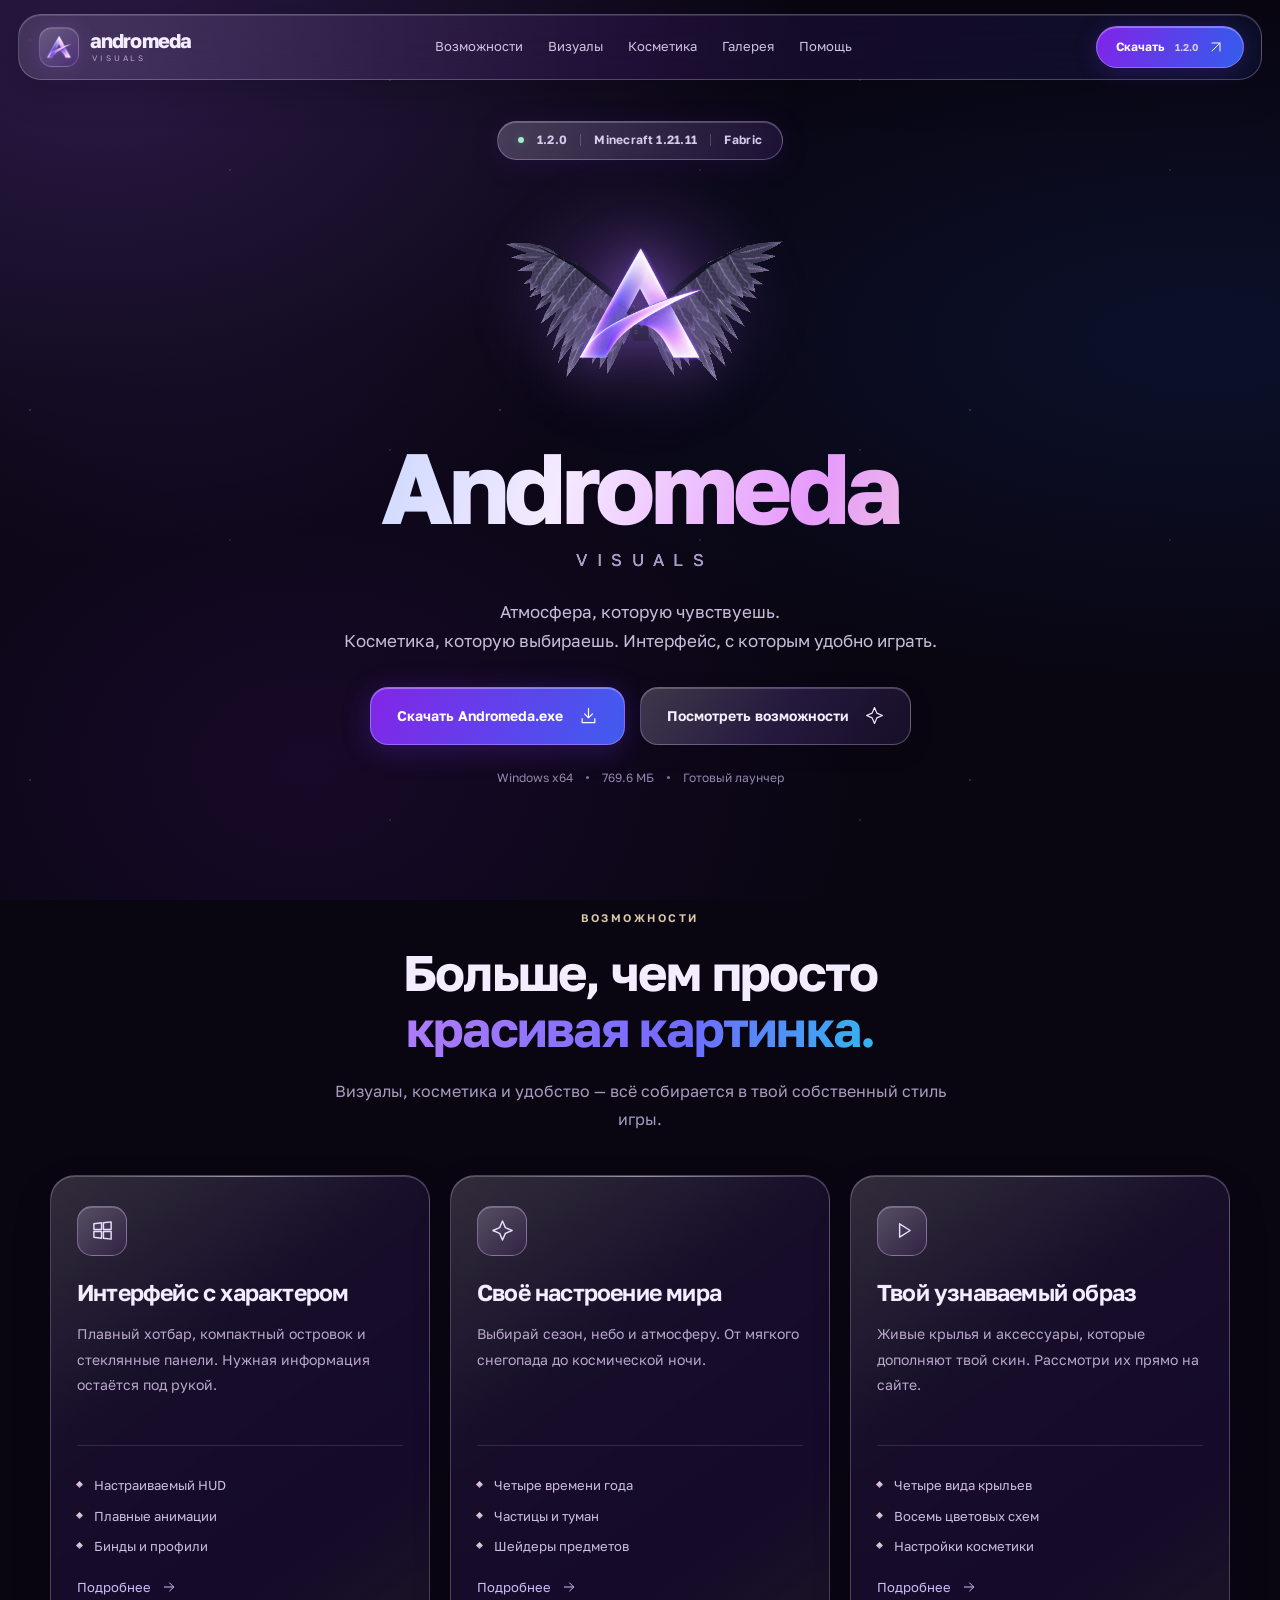
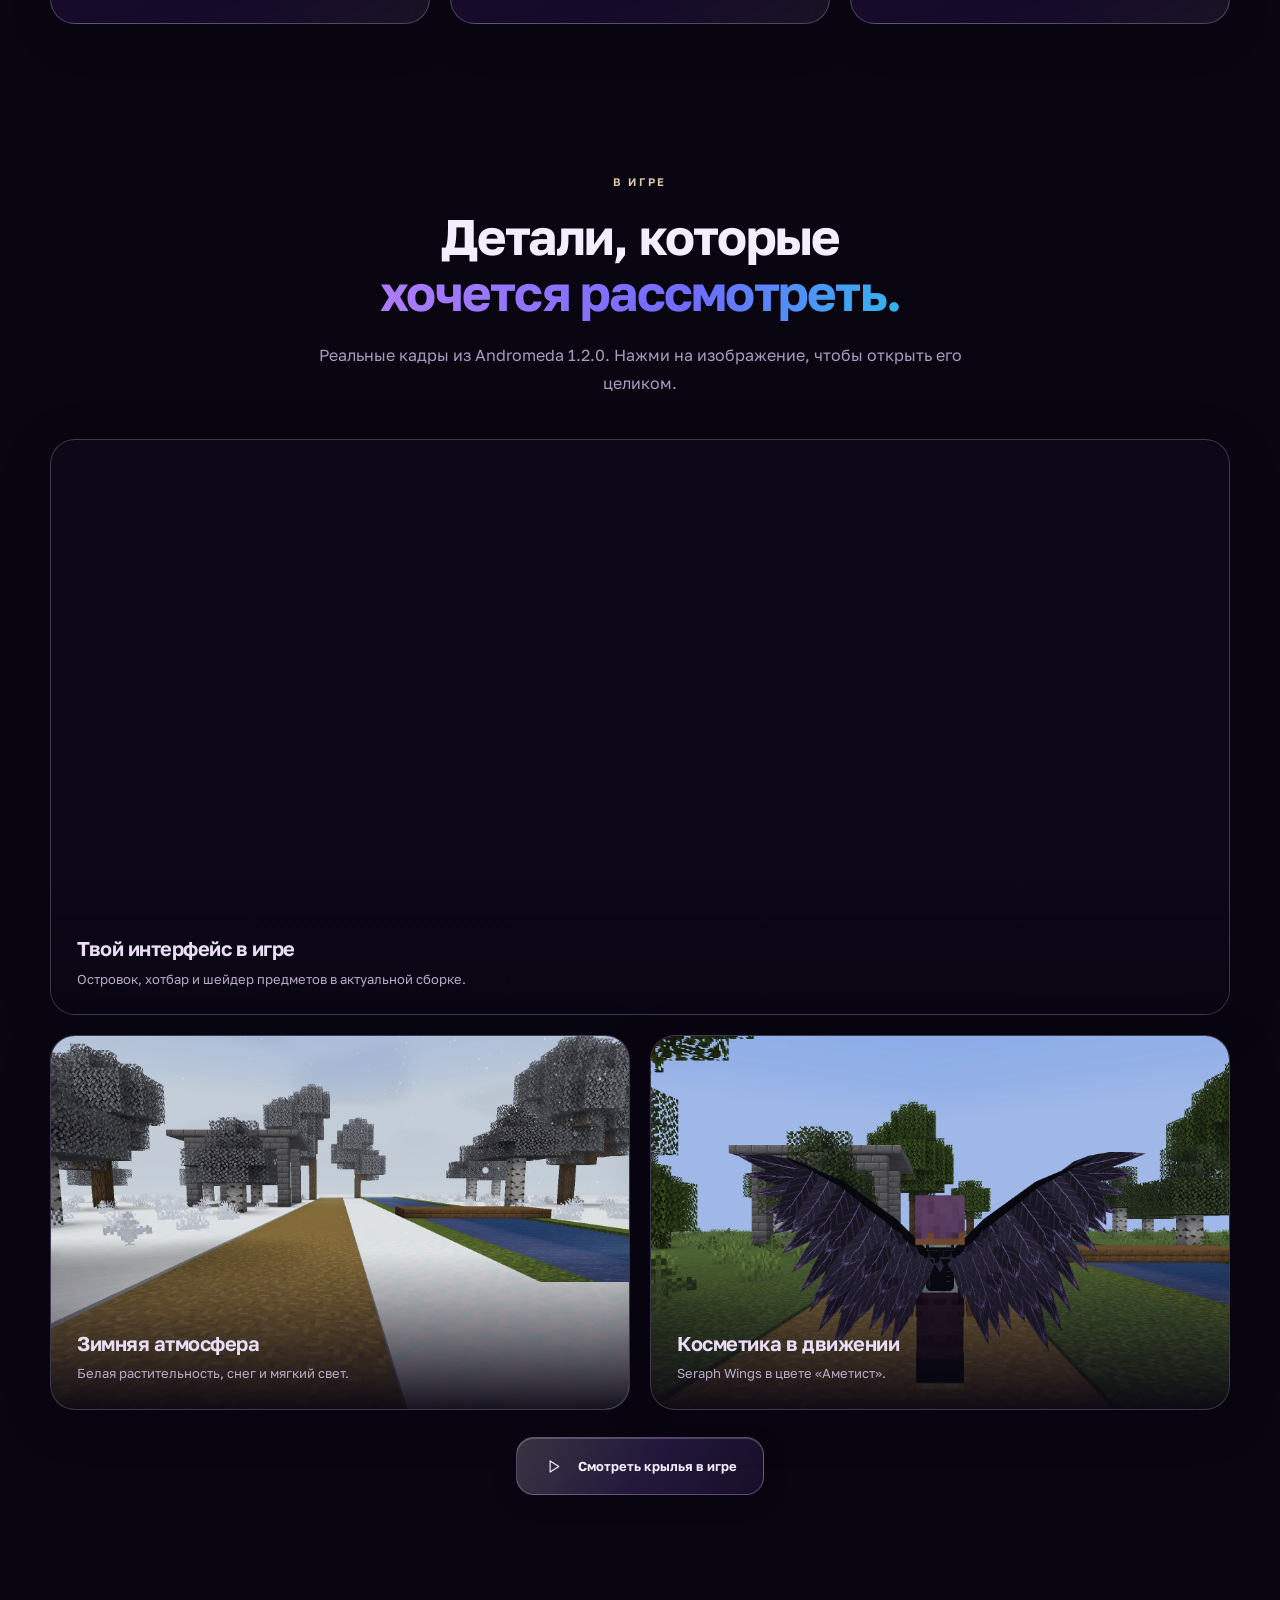
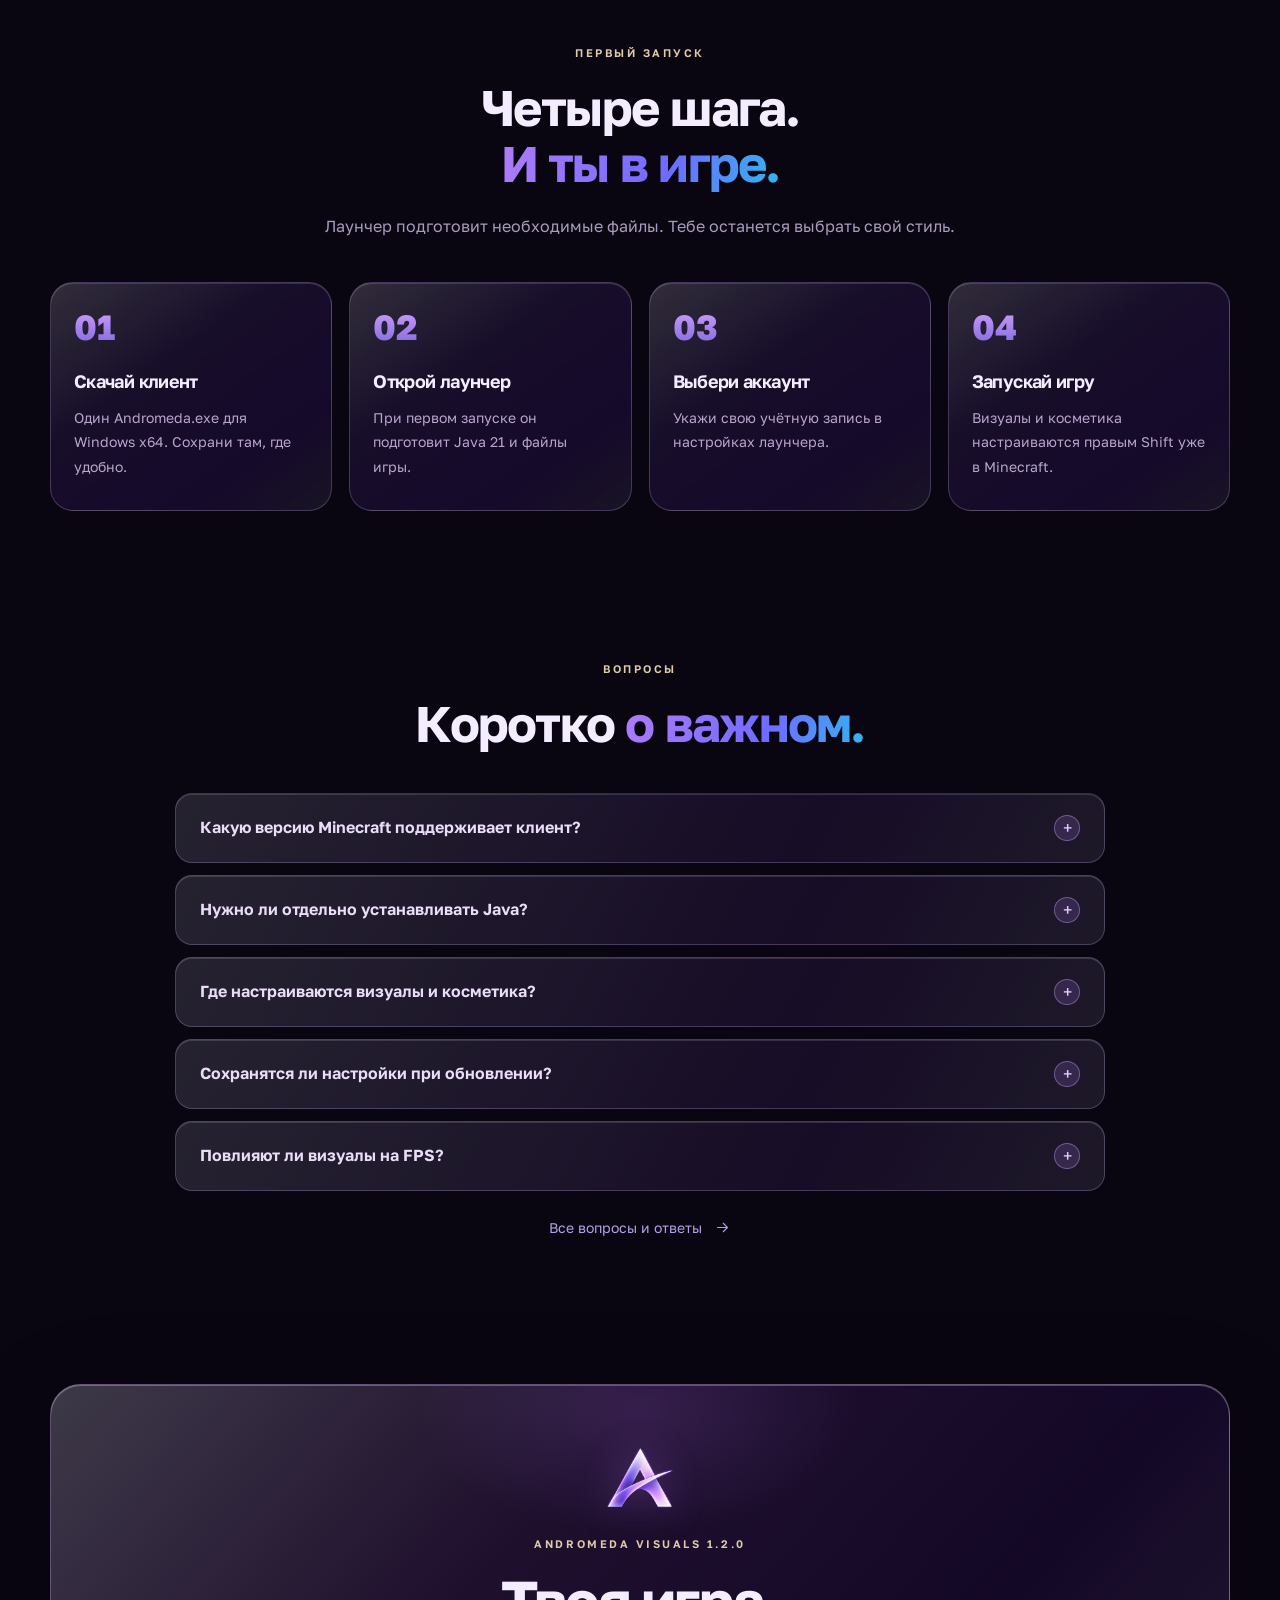
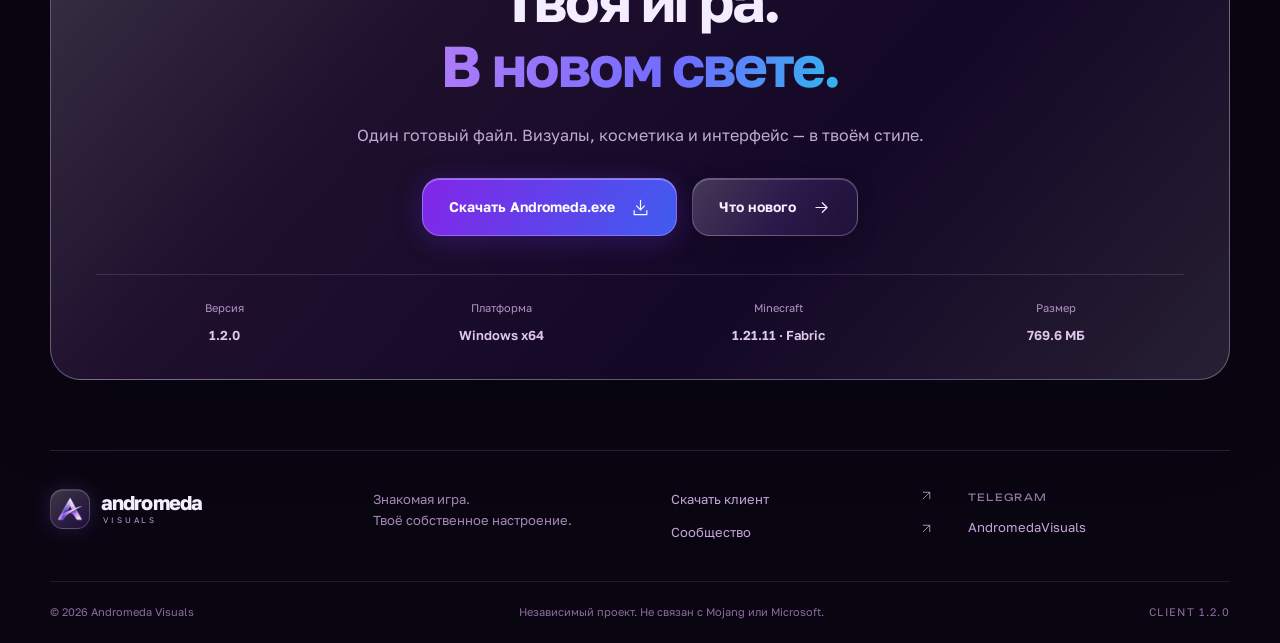
==== commit b4c7dcde: "Fix visible season image switching and refresh script cache" ====
--- a/index.html
+++ b/index.html
@@ -1,4 +1,4 @@
-<!doctype html><html lang="ru"><head><meta charset="utf-8"><meta name="viewport" content="width=device-width,initial-scale=1"><meta name="theme-color" content="#0a0618"><title>Твой Minecraft. Твой характер. — Andromeda Visuals</title><meta name="description" content="Визуалы, анимированная косметика и интерфейс Andromeda Visuals для Minecraft 1.21.11. Скачать клиент 1.2.0 для Windows."><link rel="canonical" href="https://nurikjawa.github.io/"><meta property="og:title" content="Твой Minecraft. Твой характер. — Andromeda Visuals"><meta property="og:description" content="Визуалы, анимированная косметика и интерфейс Andromeda Visuals для Minecraft 1.21.11. Скачать клиент 1.2.0 для Windows."><meta property="og:type" content="website"><meta property="og:locale" content="ru_RU"><meta property="og:url" content="https://nurikjawa.github.io/"><meta property="og:image" content="https://nurikjawa.github.io/assets/v120/og.jpg"><meta name="twitter:card" content="summary_large_image"><link rel="icon" href="/assets/favicon.png"><link rel="preload" as="font" href="/assets/GolosText.ttf" type="font/ttf" crossorigin><link rel="stylesheet" href="/assets/site.css?v=ab5df82ccb4f"><link rel="stylesheet" href="/assets/luminous.css?v=ab5df82ccb4f"><script src="/assets/site.js?v=ab5df82ccb4f" defer></script><script src="/assets/wing-studio.js?v=ab5df82ccb4f" defer></script></head><body data-page="/"><a href="#main" class="skip-link">К содержимому</a>
+<!doctype html><html lang="ru"><head><meta charset="utf-8"><meta name="viewport" content="width=device-width,initial-scale=1"><meta name="theme-color" content="#0a0618"><title>Твой Minecraft. Твой характер. — Andromeda Visuals</title><meta name="description" content="Визуалы, анимированная косметика и интерфейс Andromeda Visuals для Minecraft 1.21.11. Скачать клиент 1.2.0 для Windows."><link rel="canonical" href="https://nurikjawa.github.io/"><meta property="og:title" content="Твой Minecraft. Твой характер. — Andromeda Visuals"><meta property="og:description" content="Визуалы, анимированная косметика и интерфейс Andromeda Visuals для Minecraft 1.21.11. Скачать клиент 1.2.0 для Windows."><meta property="og:type" content="website"><meta property="og:locale" content="ru_RU"><meta property="og:url" content="https://nurikjawa.github.io/"><meta property="og:image" content="https://nurikjawa.github.io/assets/v120/og.jpg"><meta name="twitter:card" content="summary_large_image"><link rel="icon" href="/assets/favicon.png"><link rel="preload" as="font" href="/assets/GolosText.ttf" type="font/ttf" crossorigin><link rel="stylesheet" href="/assets/site.css?v=ab5df82ccb4f"><link rel="stylesheet" href="/assets/luminous.css?v=ab5df82ccb4f"><script src="/assets/site.js?v=51e2adbced00" defer></script><script src="/assets/wing-studio.js?v=ab5df82ccb4f" defer></script></head><body data-page="/"><a href="#main" class="skip-link">К содержимому</a>
  <header class="site-header"><div class="header-inner"><a href="/" class="brand" aria-label="Andromeda Visuals — главная"><img src="/assets/logo.png" width="42" height="42" alt=""><span>andromeda<small>VISUALS</small></span></a><nav class="desktop-nav" aria-label="Основная навигация"><a href="/#features" >Возможности</a><a href="/visuals/" >Визуалы</a><a href="/cosmetics/" >Косметика</a><a href="/#gallery" >Галерея</a><a href="/help/" >Помощь</a></nav><div class="header-actions"><a href="/download/" class="header-download">Скачать <span>1.2.0</span><svg class="icon" viewBox="0 0 24 24" fill="none" stroke="currentColor" stroke-width="1.5" stroke-linecap="round" stroke-linejoin="round" aria-hidden="true"><path d="M6 18 18 6M6 6h12v12"/></svg></a><button class="menu-toggle" aria-expanded="false" aria-controls="mobile-menu" aria-label="Открыть меню"><svg class="icon" viewBox="0 0 24 24" fill="none" stroke="currentColor" stroke-width="1.5" stroke-linecap="round" stroke-linejoin="round" aria-hidden="true"><path d="M4 8h16M4 16h16"/></svg></button></div></div></header>
  <dialog class="mobile-menu" id="mobile-menu"><div class="mobile-menu-top"><span>ANDROMEDA VISUALS</span><button class="icon-button" data-menu-close aria-label="Закрыть меню"><svg class="icon" viewBox="0 0 24 24" fill="none" stroke="currentColor" stroke-width="1.5" stroke-linecap="round" stroke-linejoin="round" aria-hidden="true"><path d="m6 6 12 12M6 18 18 6"/></svg></button></div><nav aria-label="Мобильная навигация"><a href="/#features" >Возможности</a><a href="/visuals/" >Визуалы</a><a href="/cosmetics/" >Косметика</a><a href="/#gallery" >Галерея</a><a href="/help/" >Помощь</a><a href="/community/">Сообщество</a><a href="/download/">Скачать 1.2.0</a></nav><span class="eyebrow">ТВОЙ MINECRAFT. ТВОЙ ХАРАКТЕР.</span></dialog>
  <main id="main"><section class="luminous-hero wrap"><div class="version-badge"><i></i><span>1.2.0</span><b></b><span>Minecraft 1.21.11</span><b></b><span>Fabric</span></div><div class="brand-emblem"><div class="wing-studio hero-studio" data-wing-studio><div class="studio-stage">
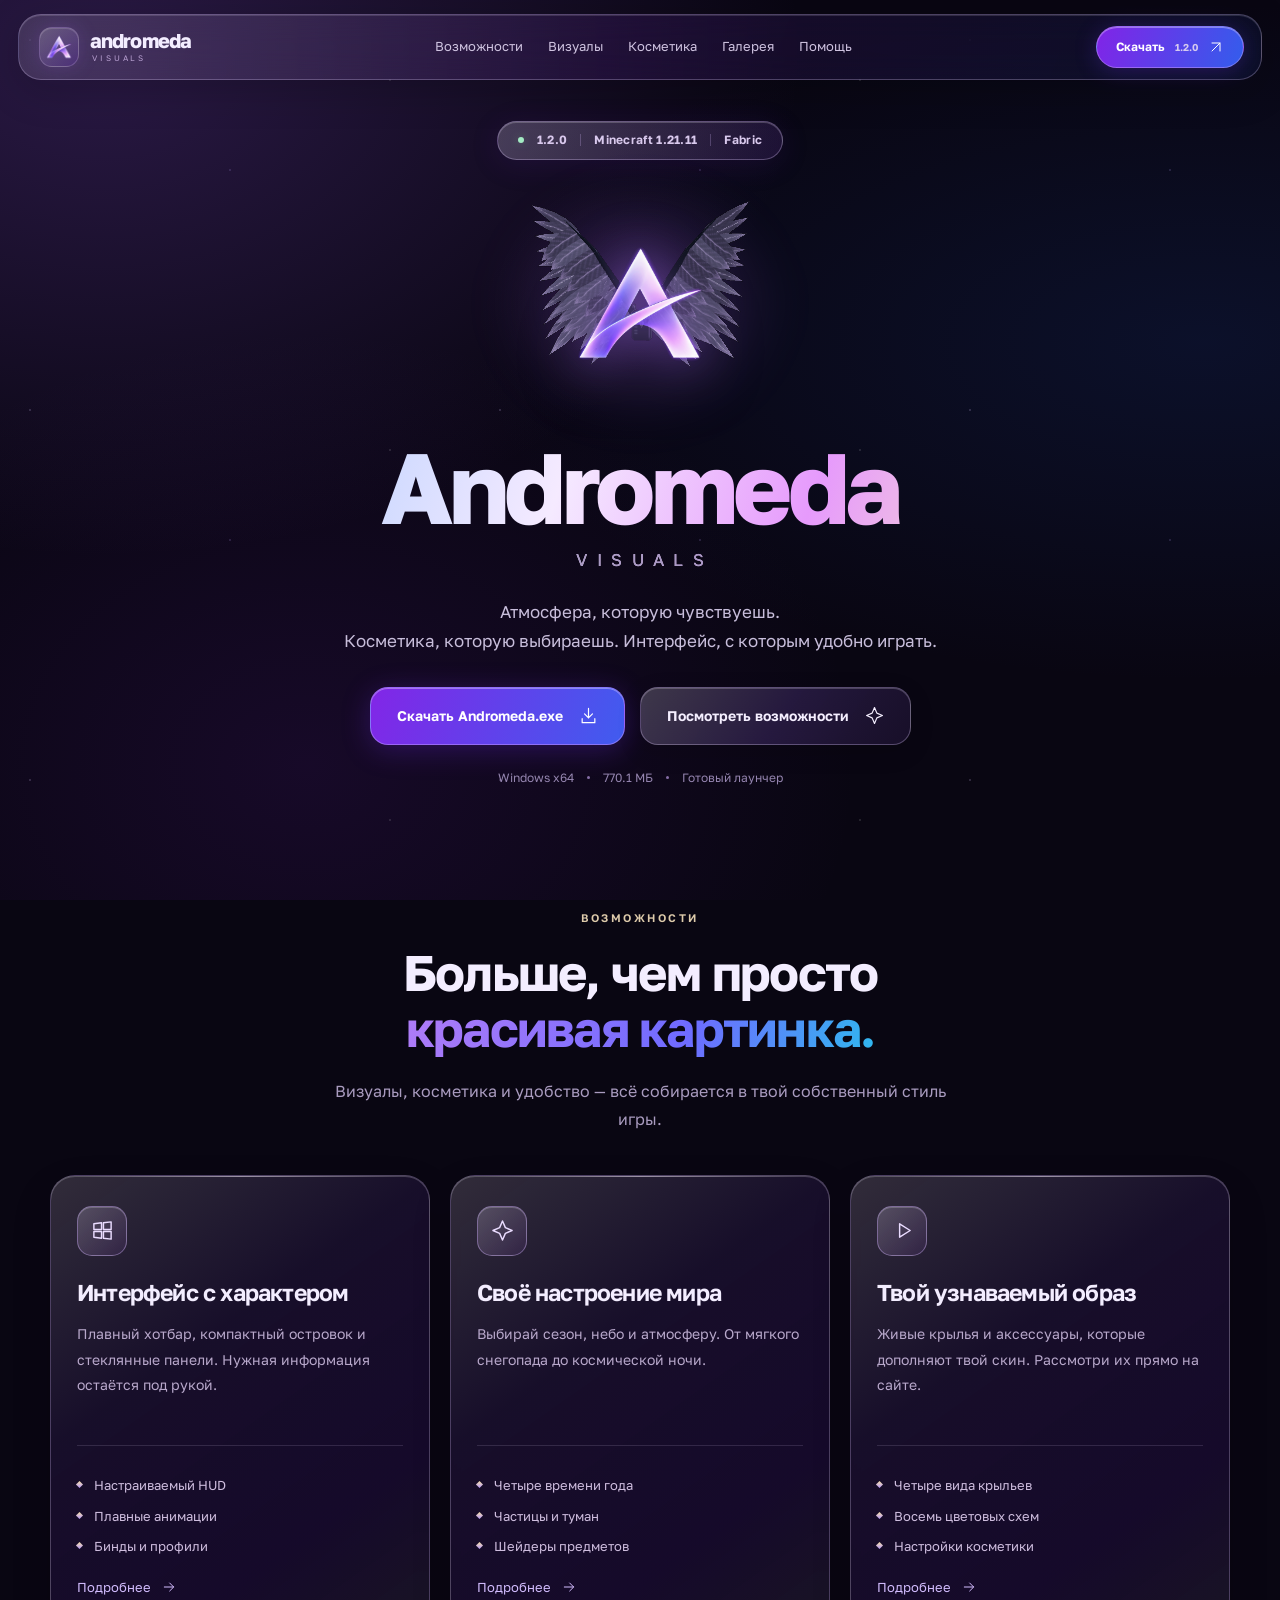
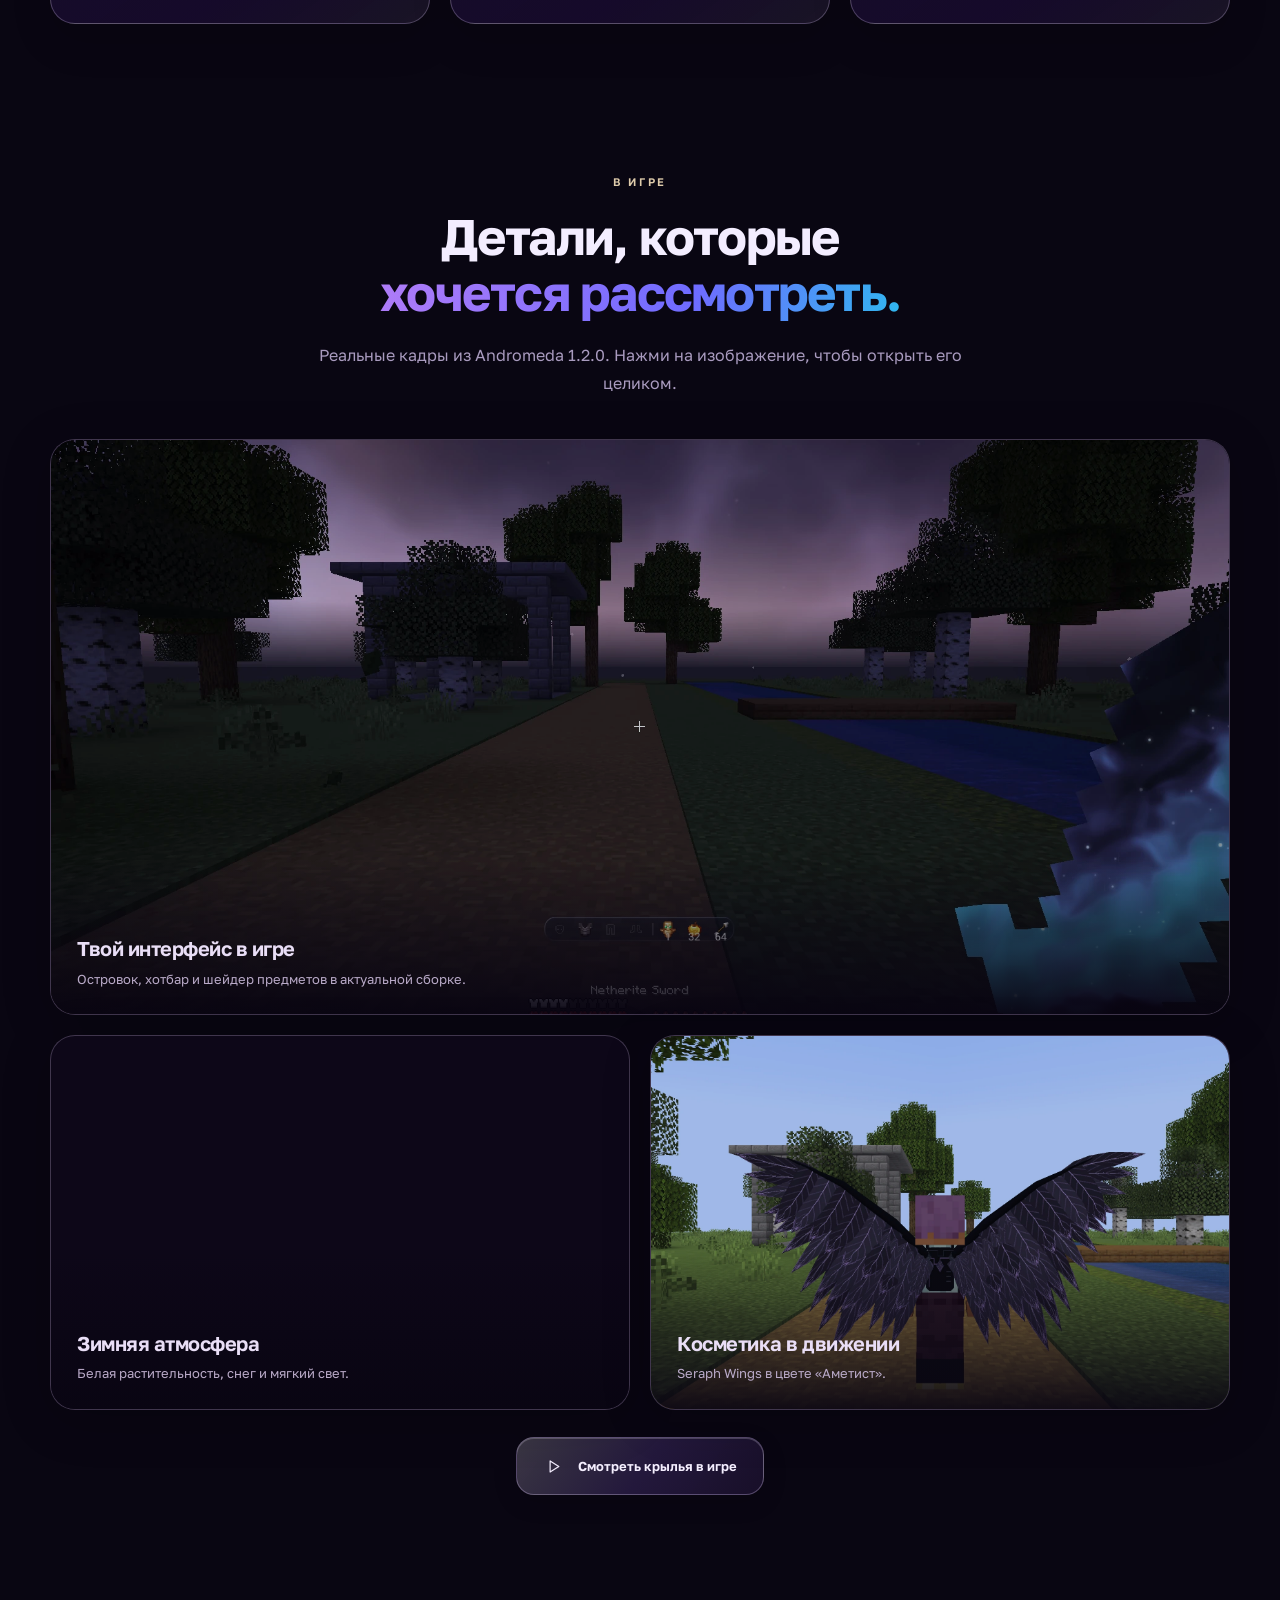
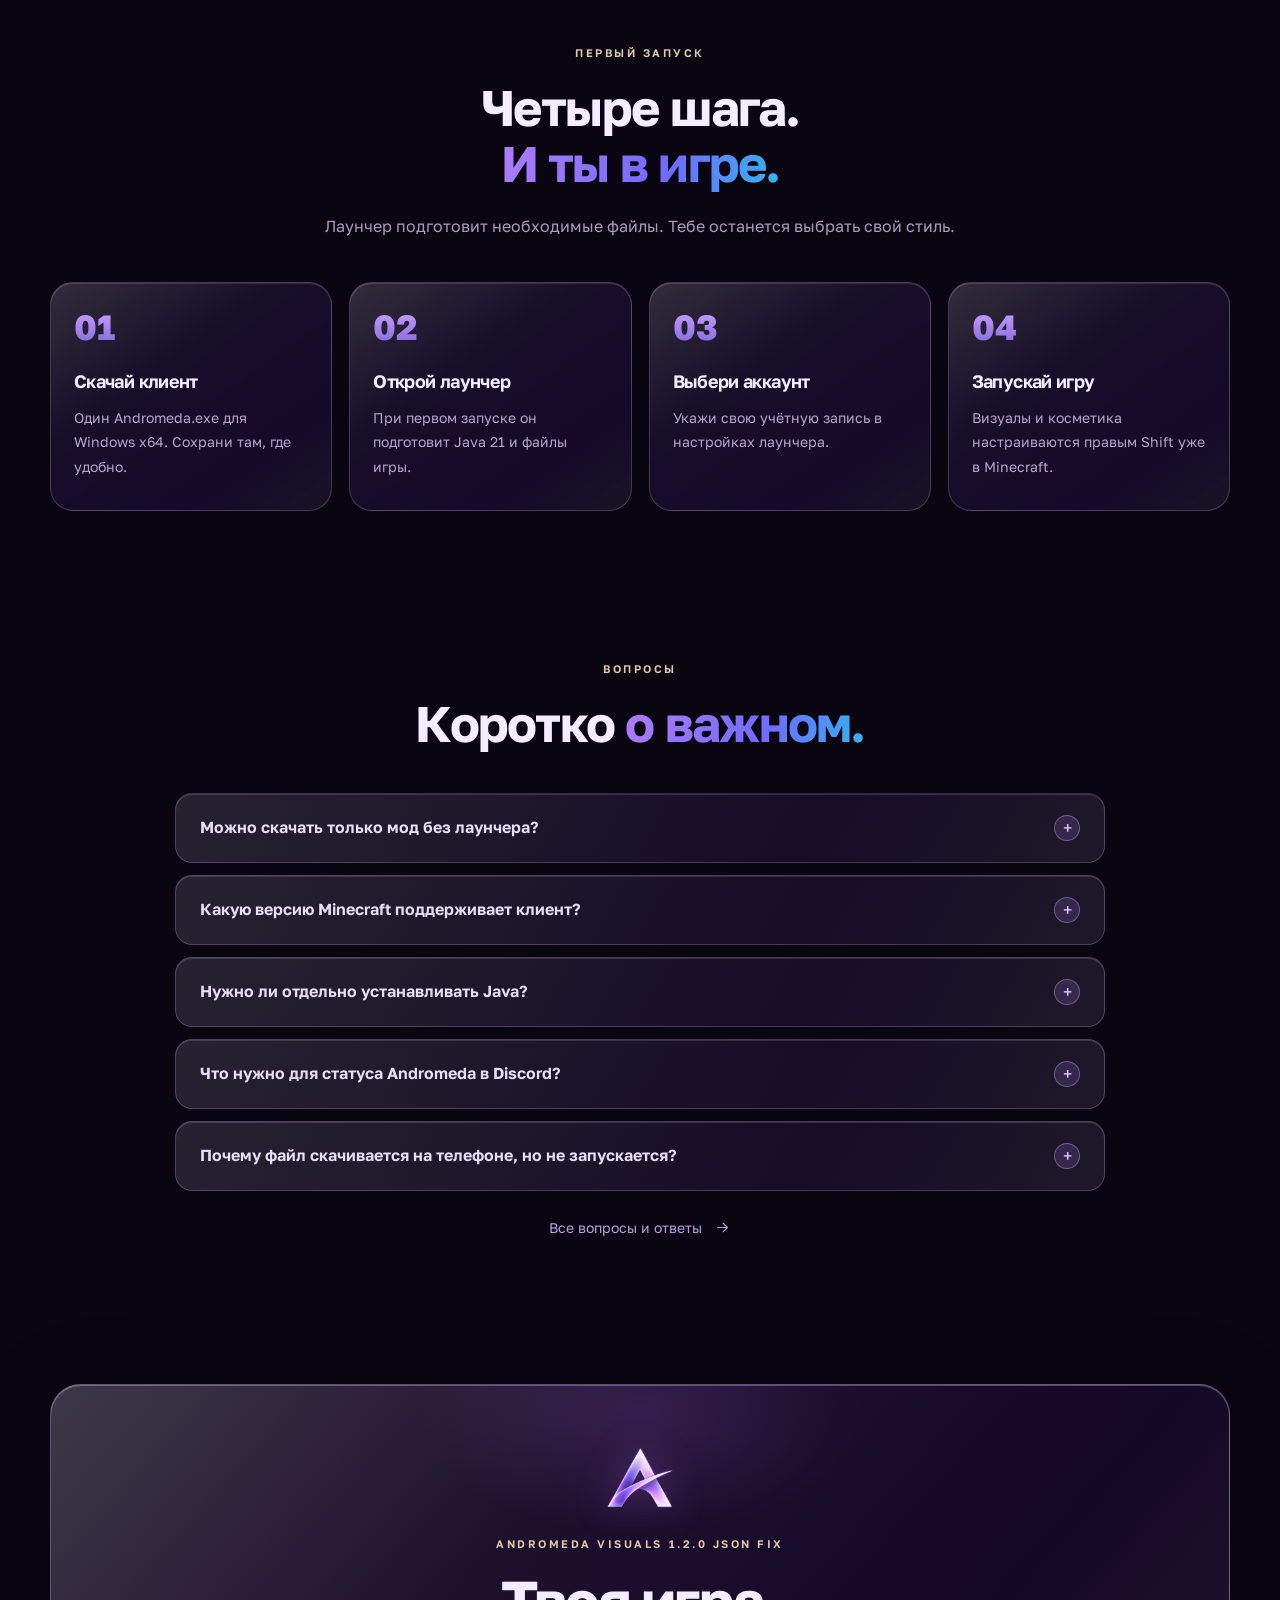
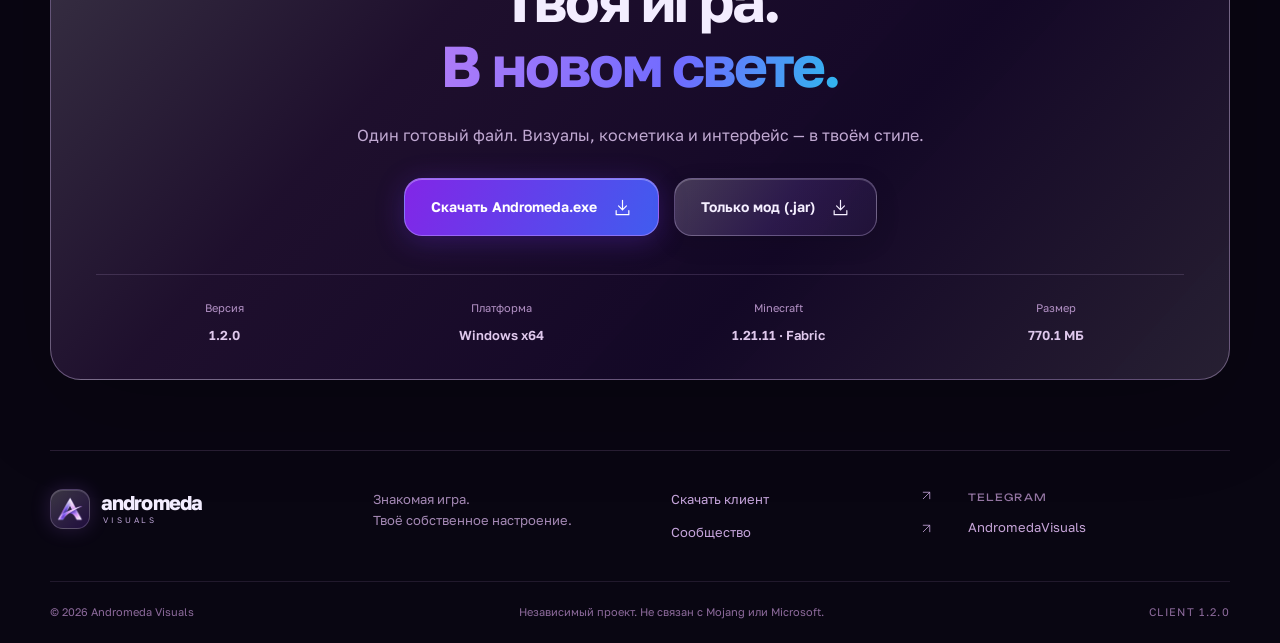
==== commit 9e64725c: "Publish 1.2.0 JSON Fix launcher and standalone Fabric mod downloads" ====
--- a/index.html
+++ b/index.html
@@ -1,10 +1,10 @@
-<!doctype html><html lang="ru"><head><meta charset="utf-8"><meta name="viewport" content="width=device-width,initial-scale=1"><meta name="theme-color" content="#0a0618"><title>Твой Minecraft. Твой характер. — Andromeda Visuals</title><meta name="description" content="Визуалы, анимированная косметика и интерфейс Andromeda Visuals для Minecraft 1.21.11. Скачать клиент 1.2.0 для Windows."><link rel="canonical" href="https://nurikjawa.github.io/"><meta property="og:title" content="Твой Minecraft. Твой характер. — Andromeda Visuals"><meta property="og:description" content="Визуалы, анимированная косметика и интерфейс Andromeda Visuals для Minecraft 1.21.11. Скачать клиент 1.2.0 для Windows."><meta property="og:type" content="website"><meta property="og:locale" content="ru_RU"><meta property="og:url" content="https://nurikjawa.github.io/"><meta property="og:image" content="https://nurikjawa.github.io/assets/v120/og.jpg"><meta name="twitter:card" content="summary_large_image"><link rel="icon" href="/assets/favicon.png"><link rel="preload" as="font" href="/assets/GolosText.ttf" type="font/ttf" crossorigin><link rel="stylesheet" href="/assets/site.css?v=ab5df82ccb4f"><link rel="stylesheet" href="/assets/luminous.css?v=ab5df82ccb4f"><script src="/assets/site.js?v=51e2adbced00" defer></script><script src="/assets/wing-studio.js?v=ab5df82ccb4f" defer></script></head><body data-page="/"><a href="#main" class="skip-link">К содержимому</a>
+<!doctype html><html lang="ru"><head><meta charset="utf-8"><meta name="viewport" content="width=device-width,initial-scale=1"><meta name="theme-color" content="#0a0618"><title>Твой Minecraft. Твой характер. — Andromeda Visuals</title><meta name="description" content="Визуалы, анимированная косметика и интерфейс Andromeda Visuals для Minecraft 1.21.11. Скачать клиент 1.2.0 для Windows."><link rel="canonical" href="https://nurikjawa.github.io/"><meta property="og:title" content="Твой Minecraft. Твой характер. — Andromeda Visuals"><meta property="og:description" content="Визуалы, анимированная косметика и интерфейс Andromeda Visuals для Minecraft 1.21.11. Скачать клиент 1.2.0 для Windows."><meta property="og:type" content="website"><meta property="og:locale" content="ru_RU"><meta property="og:url" content="https://nurikjawa.github.io/"><meta property="og:image" content="https://nurikjawa.github.io/assets/v120/og.jpg"><meta name="twitter:card" content="summary_large_image"><link rel="icon" href="/assets/favicon.png"><link rel="preload" as="font" href="/assets/GolosText.ttf" type="font/ttf" crossorigin><link rel="stylesheet" href="/assets/site.css?v=4cef0b47234d"><link rel="stylesheet" href="/assets/luminous.css?v=4cef0b47234d"><script src="/assets/site.js?v=4cef0b47234d" defer></script><script src="/assets/wing-studio.js?v=4cef0b47234d" defer></script></head><body data-page="/"><a href="#main" class="skip-link">К содержимому</a>
  <header class="site-header"><div class="header-inner"><a href="/" class="brand" aria-label="Andromeda Visuals — главная"><img src="/assets/logo.png" width="42" height="42" alt=""><span>andromeda<small>VISUALS</small></span></a><nav class="desktop-nav" aria-label="Основная навигация"><a href="/#features" >Возможности</a><a href="/visuals/" >Визуалы</a><a href="/cosmetics/" >Косметика</a><a href="/#gallery" >Галерея</a><a href="/help/" >Помощь</a></nav><div class="header-actions"><a href="/download/" class="header-download">Скачать <span>1.2.0</span><svg class="icon" viewBox="0 0 24 24" fill="none" stroke="currentColor" stroke-width="1.5" stroke-linecap="round" stroke-linejoin="round" aria-hidden="true"><path d="M6 18 18 6M6 6h12v12"/></svg></a><button class="menu-toggle" aria-expanded="false" aria-controls="mobile-menu" aria-label="Открыть меню"><svg class="icon" viewBox="0 0 24 24" fill="none" stroke="currentColor" stroke-width="1.5" stroke-linecap="round" stroke-linejoin="round" aria-hidden="true"><path d="M4 8h16M4 16h16"/></svg></button></div></div></header>
  <dialog class="mobile-menu" id="mobile-menu"><div class="mobile-menu-top"><span>ANDROMEDA VISUALS</span><button class="icon-button" data-menu-close aria-label="Закрыть меню"><svg class="icon" viewBox="0 0 24 24" fill="none" stroke="currentColor" stroke-width="1.5" stroke-linecap="round" stroke-linejoin="round" aria-hidden="true"><path d="m6 6 12 12M6 18 18 6"/></svg></button></div><nav aria-label="Мобильная навигация"><a href="/#features" >Возможности</a><a href="/visuals/" >Визуалы</a><a href="/cosmetics/" >Косметика</a><a href="/#gallery" >Галерея</a><a href="/help/" >Помощь</a><a href="/community/">Сообщество</a><a href="/download/">Скачать 1.2.0</a></nav><span class="eyebrow">ТВОЙ MINECRAFT. ТВОЙ ХАРАКТЕР.</span></dialog>
  <main id="main"><section class="luminous-hero wrap"><div class="version-badge"><i></i><span>1.2.0</span><b></b><span>Minecraft 1.21.11</span><b></b><span>Fabric</span></div><div class="brand-emblem"><div class="wing-studio hero-studio" data-wing-studio><div class="studio-stage">
  <img src="/assets/v120/seraph-0.webp" alt="Seraph Wings — Аметист" class="studio-fallback" width="1920" height="1080" loading="lazy" decoding="async"><canvas tabindex="0" role="img" aria-label="Крылья Andromeda. Поворачивай мышью или стрелками клавиатуры."></canvas>
  <div class="studio-corner"><span data-model-title>Seraph Wings</span><small data-model-description>Многослойные перья и мягкий размах.</small></div>
  <div class="studio-zoom"><button data-studio-zoom="in" aria-label="Приблизить модель">+</button><button data-studio-zoom="out" aria-label="Отдалить модель">−</button></div></div>
- <div class="studio-settings"><div class="model-switch" role="group" aria-label="Модель крыльев"><button data-model="seraph" aria-pressed="true" class="active">Seraph</button><button data-model="dragon" aria-pressed="false" class="">Dragon</button><button data-model="crystal" aria-pressed="false" class="">Crystal</button><button data-model="mecha" aria-pressed="false" class="">Mecha</button></div><div class="studio-color-block"><span>Цвет: <b data-model-color>Аметист</b></span><div class="studio-swatches" role="group" aria-label="Цвет 3D-модели"><button style="--swatch:#a78bda" data-studio-palette="0" class="active" aria-label="Аметист" aria-pressed="true"><i></i></button><button style="--swatch:#8edce9" data-studio-palette="1" class="" aria-label="Лёд" aria-pressed="false"><i></i></button><button style="--swatch:#d95b72" data-studio-palette="2" class="" aria-label="Рубин" aria-pressed="false"><i></i></button><button style="--swatch:#648fe4" data-studio-palette="3" class="" aria-label="Сапфир" aria-pressed="false"><i></i></button><button style="--swatch:#65c39a" data-studio-palette="4" class="" aria-label="Изумруд" aria-pressed="false"><i></i></button><button style="--swatch:#d7b16c" data-studio-palette="5" class="" aria-label="Золото" aria-pressed="false"><i></i></button><button style="--swatch:#e6a1be" data-studio-palette="6" class="" aria-label="Роза" aria-pressed="false"><i></i></button><button style="--swatch:#b5bccb" data-studio-palette="7" class="" aria-label="Графит" aria-pressed="false"><i></i></button></div></div></div><span class="sr-only" data-studio-status role="status">Загрузка крыльев</span></div><img class="emblem-logo" src="/assets/logo.png" alt="" width="200" height="200"></div><h1>Andromeda<span>VISUALS</span></h1><p>Атмосфера, которую чувствуешь.<br>Косметика, которую выбираешь. Интерфейс, с которым удобно играть.</p><div class="hero-actions"><a class="button primary" href="https://github.com/NurikJawa/andromeda-visuals-releases/releases/download/v1.2.0/Andromeda.exe"><span>Скачать Andromeda.exe</span><svg class="icon" viewBox="0 0 24 24" fill="none" stroke="currentColor" stroke-width="1.5" stroke-linecap="round" stroke-linejoin="round" aria-hidden="true"><path d="M12 3v12m-5-5 5 5 5-5M4 16v5h16v-5"/></svg></a><a class="button soft" href="/#features"><span>Посмотреть возможности</span><svg class="icon" viewBox="0 0 24 24" fill="none" stroke="currentColor" stroke-width="1.5" stroke-linecap="round" stroke-linejoin="round" aria-hidden="true"><path d="m12 2 3 7 7 3-7 3-3 7-3-7-7-3 7-3 3-7Z"/></svg></a></div><div class="hero-details"><span>Windows x64</span><i></i><span>769.6 МБ</span><i></i><span>Готовый лаунчер</span></div></section><section class="home-features wrap" id="features"><div class="section-heading reveal"><div><p class="eyebrow">ВОЗМОЖНОСТИ</p><h2>Больше, чем просто<br><span>красивая картинка.</span></h2></div><p>Визуалы, косметика и удобство — всё собирается в твой собственный стиль игры.</p></div><div class="glass-features"><article class="glass-feature reveal"><span class="feature-symbol"><svg class="icon" viewBox="0 0 24 24" fill="none" stroke="currentColor" stroke-width="1.5" stroke-linecap="round" stroke-linejoin="round" aria-hidden="true"><path d="m3 5 8-1v7H3V5Zm10-1 8-1v8h-8V4ZM3 13h8v7l-8-1v-6Zm10 0h8v8l-8-1v-7Z"/></svg></span><h3>Интерфейс с характером</h3><p>Плавный хотбар, компактный островок и стеклянные панели. Нужная информация остаётся под рукой.</p><ul><li>Настраиваемый HUD</li><li>Плавные анимации</li><li>Бинды и профили</li></ul><a href="/visuals/#interface">Подробнее <svg class="icon" viewBox="0 0 24 24" fill="none" stroke="currentColor" stroke-width="1.5" stroke-linecap="round" stroke-linejoin="round" aria-hidden="true"><path d="M5 12h14m-6-6 6 6-6 6"/></svg></a></article><article class="glass-feature reveal"><span class="feature-symbol"><svg class="icon" viewBox="0 0 24 24" fill="none" stroke="currentColor" stroke-width="1.5" stroke-linecap="round" stroke-linejoin="round" aria-hidden="true"><path d="m12 2 3 7 7 3-7 3-3 7-3-7-7-3 7-3 3-7Z"/></svg></span><h3>Своё настроение мира</h3><p>Выбирай сезон, небо и атмосферу. От мягкого снегопада до космической ночи.</p><ul><li>Четыре времени года</li><li>Частицы и туман</li><li>Шейдеры предметов</li></ul><a href="/visuals/">Подробнее <svg class="icon" viewBox="0 0 24 24" fill="none" stroke="currentColor" stroke-width="1.5" stroke-linecap="round" stroke-linejoin="round" aria-hidden="true"><path d="M5 12h14m-6-6 6 6-6 6"/></svg></a></article><article class="glass-feature reveal"><span class="feature-symbol"><svg class="icon" viewBox="0 0 24 24" fill="none" stroke="currentColor" stroke-width="1.5" stroke-linecap="round" stroke-linejoin="round" aria-hidden="true"><path d="m9 5 11 7-11 7V5Z"/></svg></span><h3>Твой узнаваемый образ</h3><p>Живые крылья и аксессуары, которые дополняют твой скин. Рассмотри их прямо на сайте.</p><ul><li>Четыре вида крыльев</li><li>Восемь цветовых схем</li><li>Настройки косметики</li></ul><a href="/cosmetics/">Подробнее <svg class="icon" viewBox="0 0 24 24" fill="none" stroke="currentColor" stroke-width="1.5" stroke-linecap="round" stroke-linejoin="round" aria-hidden="true"><path d="M5 12h14m-6-6 6 6-6 6"/></svg></a></article></div></section><section class="home-gallery wrap" id="gallery"><div class="section-heading reveal"><div><p class="eyebrow">В ИГРЕ</p><h2>Детали, которые<br><span>хочется рассмотреть.</span></h2></div><p>Реальные кадры из Andromeda 1.2.0. Нажми на изображение, чтобы открыть его целиком.</p></div><div class="gallery-grid"><figure class="gallery-shot gallery-wide reveal"><button class="media-card " data-image="/assets/v120/hotbar.webp" data-caption="Твой интерфейс в игре" aria-label="Увеличить: Твой интерфейс в игре"><img src="/assets/v120/hotbar.webp" alt="Островок, хотбар и шейдер предметов в актуальной сборке." class="" width="1920" height="1080" loading="lazy" decoding="async"><span class="media-zoom"><svg class="icon" viewBox="0 0 24 24" fill="none" stroke="currentColor" stroke-width="1.5" stroke-linecap="round" stroke-linejoin="round" aria-hidden="true"><path d="M6 18 18 6M6 6h12v12"/></svg></span></button><figcaption><h3>Твой интерфейс в игре</h3><p>Островок, хотбар и шейдер предметов в актуальной сборке.</p></figcaption></figure><figure class="gallery-shot  reveal"><button class="media-card " data-image="/assets/v120/winter.webp" data-caption="Зимняя атмосфера" aria-label="Увеличить: Зимняя атмосфера"><img src="/assets/v120/winter.webp" alt="Белая растительность, снег и мягкий свет." class="" width="1920" height="1080" loading="lazy" decoding="async"><span class="media-zoom"><svg class="icon" viewBox="0 0 24 24" fill="none" stroke="currentColor" stroke-width="1.5" stroke-linecap="round" stroke-linejoin="round" aria-hidden="true"><path d="M6 18 18 6M6 6h12v12"/></svg></span></button><figcaption><h3>Зимняя атмосфера</h3><p>Белая растительность, снег и мягкий свет.</p></figcaption></figure><figure class="gallery-shot  reveal"><button class="media-card " data-image="/assets/v120/seraph-0.webp" data-caption="Косметика в движении" aria-label="Увеличить: Косметика в движении"><img src="/assets/v120/seraph-0.webp" alt="Seraph Wings в цвете «Аметист»." class="" width="1920" height="1080" loading="lazy" decoding="async"><span class="media-zoom"><svg class="icon" viewBox="0 0 24 24" fill="none" stroke="currentColor" stroke-width="1.5" stroke-linecap="round" stroke-linejoin="round" aria-hidden="true"><path d="M6 18 18 6M6 6h12v12"/></svg></span></button><figcaption><h3>Косметика в движении</h3><p>Seraph Wings в цвете «Аметист».</p></figcaption></figure></div><button class="button soft gallery-film" data-film><svg class="icon" viewBox="0 0 24 24" fill="none" stroke="currentColor" stroke-width="1.5" stroke-linecap="round" stroke-linejoin="round" aria-hidden="true"><path d="m9 5 11 7-11 7V5Z"/></svg><span>Смотреть крылья в игре</span></button></section><section class="home-install wrap" id="install"><div class="section-heading reveal"><div><p class="eyebrow">ПЕРВЫЙ ЗАПУСК</p><h2>Четыре шага.<br><span>И ты в игре.</span></h2></div><p>Лаунчер подготовит необходимые файлы. Тебе останется выбрать свой стиль.</p></div><ol class="home-steps"><li class="reveal"><span>01</span><h3>Скачай клиент</h3><p>Один Andromeda.exe для Windows x64. Сохрани там, где удобно.</p></li><li class="reveal"><span>02</span><h3>Открой лаунчер</h3><p>При первом запуске он подготовит Java 21 и файлы игры.</p></li><li class="reveal"><span>03</span><h3>Выбери аккаунт</h3><p>Укажи свою учётную запись в настройках лаунчера.</p></li><li class="reveal"><span>04</span><h3>Запускай игру</h3><p>Визуалы и косметика настраиваются правым Shift уже в Minecraft.</p></li></ol></section><section class="home-faq wrap"><div class="section-heading reveal"><div><p class="eyebrow">ВОПРОСЫ</p><h2>Коротко <span>о важном.</span></h2></div></div><div class="faq-list"><details class="faq-item"><summary>Какую версию Minecraft поддерживает клиент?<span>+</span></summary><p>Текущая сборка Andromeda Visuals 1.2.0 подготовлена для Minecraft 1.21.11 на Fabric. Лаунчер использует собственную установку игры.</p></details><details class="faq-item"><summary>Нужно ли отдельно устанавливать Java?<span>+</span></summary><p>Лаунчер подготавливает Java 21 и необходимые компоненты игры. При первом запуске требуется интернет для загрузки недостающих файлов.</p></details><details class="faq-item"><summary>Где настраиваются визуалы и косметика?<span>+</span></summary><p>В игре нажми правый Shift, чтобы открыть меню клиента. Выбери функцию и открой её настройки правой кнопкой мыши. Бинды назначаются средней кнопкой мыши.</p></details><details class="faq-item"><summary>Сохранятся ли настройки при обновлении?<span>+</span></summary><p>Лаунчер сохраняет пользовательские настройки, друзей, профили и параметры свапов при установке этого релиза. Не удаляй папку пользовательских настроек вручную.</p></details><details class="faq-item"><summary>Повлияют ли визуалы на FPS?<span>+</span></summary><p>Это зависит от устройства, мира и интенсивности выбранных эффектов. Оставь нужные функции и уменьши качество или интенсивность тяжёлых эффектов в настройках.</p></details></div><a class="more-help" href="/help/">Все вопросы и ответы <svg class="icon" viewBox="0 0 24 24" fill="none" stroke="currentColor" stroke-width="1.5" stroke-linecap="round" stroke-linejoin="round" aria-hidden="true"><path d="M5 12h14m-6-6 6 6-6 6"/></svg></a></section><section class="closing wrap reveal"><div class="closing-panel"><img src="/assets/logo.png" alt="" width="90" height="90"><p class="eyebrow">ANDROMEDA VISUALS 1.2.0</p><h2>Твоя игра.<br><span>В новом свете.</span></h2><p>Один готовый файл. Визуалы, косметика и интерфейс — в твоём стиле.</p><div class="closing-actions"><a class="button primary" href="https://github.com/NurikJawa/andromeda-visuals-releases/releases/download/v1.2.0/Andromeda.exe"><span>Скачать Andromeda.exe</span><svg class="icon" viewBox="0 0 24 24" fill="none" stroke="currentColor" stroke-width="1.5" stroke-linecap="round" stroke-linejoin="round" aria-hidden="true"><path d="M12 3v12m-5-5 5 5 5-5M4 16v5h16v-5"/></svg></a><a class="button soft" href="/updates/"><span>Что нового</span><svg class="icon" viewBox="0 0 24 24" fill="none" stroke="currentColor" stroke-width="1.5" stroke-linecap="round" stroke-linejoin="round" aria-hidden="true"><path d="M5 12h14m-6-6 6 6-6 6"/></svg></a></div><div class="release-facts"><span>Версия <b>1.2.0</b></span><span>Платформа <b>Windows x64</b></span><span>Minecraft <b>1.21.11 · Fabric</b></span><span>Размер <b>769.6 МБ</b></span></div></div></section></main><footer class="site-footer wrap"><div class="footer-top"><a href="/" class="brand"><img src="/assets/logo.png" width="42" height="42" alt=""><span>andromeda<small>VISUALS</small></span></a><p>Знакомая игра.<br>Твоё собственное настроение.</p><div><a href="/download/">Скачать клиент <svg class="icon" viewBox="0 0 24 24" fill="none" stroke="currentColor" stroke-width="1.5" stroke-linecap="round" stroke-linejoin="round" aria-hidden="true"><path d="M6 18 18 6M6 6h12v12"/></svg></a><a href="/community/">Сообщество <svg class="icon" viewBox="0 0 24 24" fill="none" stroke="currentColor" stroke-width="1.5" stroke-linecap="round" stroke-linejoin="round" aria-hidden="true"><path d="M6 18 18 6M6 6h12v12"/></svg></a></div><div><span class="footer-label">TELEGRAM</span><span>AndromedaVisuals</span></div></div><div class="footer-bottom"><span>© 2026 Andromeda Visuals</span><span>Независимый проект. Не связан с Mojang или Microsoft.</span><span>CLIENT 1.2.0</span></div></footer>
+ <div class="studio-settings"><div class="model-switch" role="group" aria-label="Модель крыльев"><button data-model="seraph" aria-pressed="true" class="active">Seraph</button><button data-model="dragon" aria-pressed="false" class="">Dragon</button><button data-model="crystal" aria-pressed="false" class="">Crystal</button><button data-model="mecha" aria-pressed="false" class="">Mecha</button></div><div class="studio-color-block"><span>Цвет: <b data-model-color>Аметист</b></span><div class="studio-swatches" role="group" aria-label="Цвет 3D-модели"><button style="--swatch:#a78bda" data-studio-palette="0" class="active" aria-label="Аметист" aria-pressed="true"><i></i></button><button style="--swatch:#8edce9" data-studio-palette="1" class="" aria-label="Лёд" aria-pressed="false"><i></i></button><button style="--swatch:#d95b72" data-studio-palette="2" class="" aria-label="Рубин" aria-pressed="false"><i></i></button><button style="--swatch:#648fe4" data-studio-palette="3" class="" aria-label="Сапфир" aria-pressed="false"><i></i></button><button style="--swatch:#65c39a" data-studio-palette="4" class="" aria-label="Изумруд" aria-pressed="false"><i></i></button><button style="--swatch:#d7b16c" data-studio-palette="5" class="" aria-label="Золото" aria-pressed="false"><i></i></button><button style="--swatch:#e6a1be" data-studio-palette="6" class="" aria-label="Роза" aria-pressed="false"><i></i></button><button style="--swatch:#b5bccb" data-studio-palette="7" class="" aria-label="Графит" aria-pressed="false"><i></i></button></div></div></div><span class="sr-only" data-studio-status role="status">Загрузка крыльев</span></div><img class="emblem-logo" src="/assets/logo.png" alt="" width="200" height="200"></div><h1>Andromeda<span>VISUALS</span></h1><p>Атмосфера, которую чувствуешь.<br>Косметика, которую выбираешь. Интерфейс, с которым удобно играть.</p><div class="hero-actions"><a class="button primary" href="https://github.com/NurikJawa/andromeda-visuals-releases/releases/download/v1.2.0/Andromeda.exe?build=jsonfix-20261025"><span>Скачать Andromeda.exe</span><svg class="icon" viewBox="0 0 24 24" fill="none" stroke="currentColor" stroke-width="1.5" stroke-linecap="round" stroke-linejoin="round" aria-hidden="true"><path d="M12 3v12m-5-5 5 5 5-5M4 16v5h16v-5"/></svg></a><a class="button soft" href="/#features"><span>Посмотреть возможности</span><svg class="icon" viewBox="0 0 24 24" fill="none" stroke="currentColor" stroke-width="1.5" stroke-linecap="round" stroke-linejoin="round" aria-hidden="true"><path d="m12 2 3 7 7 3-7 3-3 7-3-7-7-3 7-3 3-7Z"/></svg></a></div><div class="hero-details"><span>Windows x64</span><i></i><span>770.1 МБ</span><i></i><span>Готовый лаунчер</span></div></section><section class="home-features wrap" id="features"><div class="section-heading reveal"><div><p class="eyebrow">ВОЗМОЖНОСТИ</p><h2>Больше, чем просто<br><span>красивая картинка.</span></h2></div><p>Визуалы, косметика и удобство — всё собирается в твой собственный стиль игры.</p></div><div class="glass-features"><article class="glass-feature reveal"><span class="feature-symbol"><svg class="icon" viewBox="0 0 24 24" fill="none" stroke="currentColor" stroke-width="1.5" stroke-linecap="round" stroke-linejoin="round" aria-hidden="true"><path d="m3 5 8-1v7H3V5Zm10-1 8-1v8h-8V4ZM3 13h8v7l-8-1v-6Zm10 0h8v8l-8-1v-7Z"/></svg></span><h3>Интерфейс с характером</h3><p>Плавный хотбар, компактный островок и стеклянные панели. Нужная информация остаётся под рукой.</p><ul><li>Настраиваемый HUD</li><li>Плавные анимации</li><li>Бинды и профили</li></ul><a href="/visuals/#interface">Подробнее <svg class="icon" viewBox="0 0 24 24" fill="none" stroke="currentColor" stroke-width="1.5" stroke-linecap="round" stroke-linejoin="round" aria-hidden="true"><path d="M5 12h14m-6-6 6 6-6 6"/></svg></a></article><article class="glass-feature reveal"><span class="feature-symbol"><svg class="icon" viewBox="0 0 24 24" fill="none" stroke="currentColor" stroke-width="1.5" stroke-linecap="round" stroke-linejoin="round" aria-hidden="true"><path d="m12 2 3 7 7 3-7 3-3 7-3-7-7-3 7-3 3-7Z"/></svg></span><h3>Своё настроение мира</h3><p>Выбирай сезон, небо и атмосферу. От мягкого снегопада до космической ночи.</p><ul><li>Четыре времени года</li><li>Частицы и туман</li><li>Шейдеры предметов</li></ul><a href="/visuals/">Подробнее <svg class="icon" viewBox="0 0 24 24" fill="none" stroke="currentColor" stroke-width="1.5" stroke-linecap="round" stroke-linejoin="round" aria-hidden="true"><path d="M5 12h14m-6-6 6 6-6 6"/></svg></a></article><article class="glass-feature reveal"><span class="feature-symbol"><svg class="icon" viewBox="0 0 24 24" fill="none" stroke="currentColor" stroke-width="1.5" stroke-linecap="round" stroke-linejoin="round" aria-hidden="true"><path d="m9 5 11 7-11 7V5Z"/></svg></span><h3>Твой узнаваемый образ</h3><p>Живые крылья и аксессуары, которые дополняют твой скин. Рассмотри их прямо на сайте.</p><ul><li>Четыре вида крыльев</li><li>Восемь цветовых схем</li><li>Настройки косметики</li></ul><a href="/cosmetics/">Подробнее <svg class="icon" viewBox="0 0 24 24" fill="none" stroke="currentColor" stroke-width="1.5" stroke-linecap="round" stroke-linejoin="round" aria-hidden="true"><path d="M5 12h14m-6-6 6 6-6 6"/></svg></a></article></div></section><section class="home-gallery wrap" id="gallery"><div class="section-heading reveal"><div><p class="eyebrow">В ИГРЕ</p><h2>Детали, которые<br><span>хочется рассмотреть.</span></h2></div><p>Реальные кадры из Andromeda 1.2.0. Нажми на изображение, чтобы открыть его целиком.</p></div><div class="gallery-grid"><figure class="gallery-shot gallery-wide reveal"><button class="media-card " data-image="/assets/v120/hotbar.webp" data-caption="Твой интерфейс в игре" aria-label="Увеличить: Твой интерфейс в игре"><img src="/assets/v120/hotbar.webp" alt="Островок, хотбар и шейдер предметов в актуальной сборке." class="" width="1920" height="1080" loading="lazy" decoding="async"><span class="media-zoom"><svg class="icon" viewBox="0 0 24 24" fill="none" stroke="currentColor" stroke-width="1.5" stroke-linecap="round" stroke-linejoin="round" aria-hidden="true"><path d="M6 18 18 6M6 6h12v12"/></svg></span></button><figcaption><h3>Твой интерфейс в игре</h3><p>Островок, хотбар и шейдер предметов в актуальной сборке.</p></figcaption></figure><figure class="gallery-shot  reveal"><button class="media-card " data-image="/assets/v120/winter.webp" data-caption="Зимняя атмосфера" aria-label="Увеличить: Зимняя атмосфера"><img src="/assets/v120/winter.webp" alt="Белая растительность, снег и мягкий свет." class="" width="1920" height="1080" loading="lazy" decoding="async"><span class="media-zoom"><svg class="icon" viewBox="0 0 24 24" fill="none" stroke="currentColor" stroke-width="1.5" stroke-linecap="round" stroke-linejoin="round" aria-hidden="true"><path d="M6 18 18 6M6 6h12v12"/></svg></span></button><figcaption><h3>Зимняя атмосфера</h3><p>Белая растительность, снег и мягкий свет.</p></figcaption></figure><figure class="gallery-shot  reveal"><button class="media-card " data-image="/assets/v120/seraph-0.webp" data-caption="Косметика в движении" aria-label="Увеличить: Косметика в движении"><img src="/assets/v120/seraph-0.webp" alt="Seraph Wings в цвете «Аметист»." class="" width="1920" height="1080" loading="lazy" decoding="async"><span class="media-zoom"><svg class="icon" viewBox="0 0 24 24" fill="none" stroke="currentColor" stroke-width="1.5" stroke-linecap="round" stroke-linejoin="round" aria-hidden="true"><path d="M6 18 18 6M6 6h12v12"/></svg></span></button><figcaption><h3>Косметика в движении</h3><p>Seraph Wings в цвете «Аметист».</p></figcaption></figure></div><button class="button soft gallery-film" data-film><svg class="icon" viewBox="0 0 24 24" fill="none" stroke="currentColor" stroke-width="1.5" stroke-linecap="round" stroke-linejoin="round" aria-hidden="true"><path d="m9 5 11 7-11 7V5Z"/></svg><span>Смотреть крылья в игре</span></button></section><section class="home-install wrap" id="install"><div class="section-heading reveal"><div><p class="eyebrow">ПЕРВЫЙ ЗАПУСК</p><h2>Четыре шага.<br><span>И ты в игре.</span></h2></div><p>Лаунчер подготовит необходимые файлы. Тебе останется выбрать свой стиль.</p></div><ol class="home-steps"><li class="reveal"><span>01</span><h3>Скачай клиент</h3><p>Один Andromeda.exe для Windows x64. Сохрани там, где удобно.</p></li><li class="reveal"><span>02</span><h3>Открой лаунчер</h3><p>При первом запуске он подготовит Java 21 и файлы игры.</p></li><li class="reveal"><span>03</span><h3>Выбери аккаунт</h3><p>Укажи свою учётную запись в настройках лаунчера.</p></li><li class="reveal"><span>04</span><h3>Запускай игру</h3><p>Визуалы и косметика настраиваются правым Shift уже в Minecraft.</p></li></ol></section><section class="home-faq wrap"><div class="section-heading reveal"><div><p class="eyebrow">ВОПРОСЫ</p><h2>Коротко <span>о важном.</span></h2></div></div><div class="faq-list"><details class="faq-item"><summary>Можно скачать только мод без лаунчера?<span>+</span></summary><p>Да. На странице загрузки выбери «Скачать мод .jar». Нужны Minecraft 1.21.11, Java 21, Fabric Loader 0.19.5+ и Fabric API 0.141.6+1.21.11 или новее для этой версии игры. Замени прежний JAR Andromeda в папке mods.</p></details><details class="faq-item"><summary>Какую версию Minecraft поддерживает клиент?<span>+</span></summary><p>Текущая сборка Andromeda Visuals 1.2.0 подготовлена для Minecraft 1.21.11 на Fabric. Лаунчер использует собственную установку игры.</p></details><details class="faq-item"><summary>Нужно ли отдельно устанавливать Java?<span>+</span></summary><p>Лаунчер подготавливает Java 21 и необходимые компоненты игры. При первом запуске требуется интернет для загрузки недостающих файлов.</p></details><details class="faq-item"><summary>Что нужно для статуса Andromeda в Discord?<span>+</span></summary><p>Запусти настольное приложение Discord и разреши отображение игровой активности в его настройках. При работающем клиенте статус Andromeda Visuals появится автоматически.</p></details><details class="faq-item"><summary>Почему файл скачивается на телефоне, но не запускается?<span>+</span></summary><p>Текущий EXE предназначен для Windows x64. Просматривать сайт можно с телефона, а запускать клиент нужно на компьютере с Windows.</p></details></div><a class="more-help" href="/help/">Все вопросы и ответы <svg class="icon" viewBox="0 0 24 24" fill="none" stroke="currentColor" stroke-width="1.5" stroke-linecap="round" stroke-linejoin="round" aria-hidden="true"><path d="M5 12h14m-6-6 6 6-6 6"/></svg></a></section><section class="closing wrap reveal"><div class="closing-panel"><img src="/assets/logo.png" alt="" width="90" height="90"><p class="eyebrow">ANDROMEDA VISUALS 1.2.0 JSON Fix</p><h2>Твоя игра.<br><span>В новом свете.</span></h2><p>Один готовый файл. Визуалы, косметика и интерфейс — в твоём стиле.</p><div class="closing-actions"><a class="button primary" href="https://github.com/NurikJawa/andromeda-visuals-releases/releases/download/v1.2.0/Andromeda.exe?build=jsonfix-20261025"><span>Скачать Andromeda.exe</span><svg class="icon" viewBox="0 0 24 24" fill="none" stroke="currentColor" stroke-width="1.5" stroke-linecap="round" stroke-linejoin="round" aria-hidden="true"><path d="M12 3v12m-5-5 5 5 5-5M4 16v5h16v-5"/></svg></a><a class="button soft" href="https://github.com/NurikJawa/andromeda-visuals-releases/releases/download/v1.2.0/andromeda-1.2.0.jar?build=jsonfix-20261025"><span>Только мод (.jar)</span><svg class="icon" viewBox="0 0 24 24" fill="none" stroke="currentColor" stroke-width="1.5" stroke-linecap="round" stroke-linejoin="round" aria-hidden="true"><path d="M12 3v12m-5-5 5 5 5-5M4 16v5h16v-5"/></svg></a></div><div class="release-facts"><span>Версия <b>1.2.0</b></span><span>Платформа <b>Windows x64</b></span><span>Minecraft <b>1.21.11 · Fabric</b></span><span>Размер <b>770.1 МБ</b></span></div></div></section></main><footer class="site-footer wrap"><div class="footer-top"><a href="/" class="brand"><img src="/assets/logo.png" width="42" height="42" alt=""><span>andromeda<small>VISUALS</small></span></a><p>Знакомая игра.<br>Твоё собственное настроение.</p><div><a href="/download/">Скачать клиент <svg class="icon" viewBox="0 0 24 24" fill="none" stroke="currentColor" stroke-width="1.5" stroke-linecap="round" stroke-linejoin="round" aria-hidden="true"><path d="M6 18 18 6M6 6h12v12"/></svg></a><a href="/community/">Сообщество <svg class="icon" viewBox="0 0 24 24" fill="none" stroke="currentColor" stroke-width="1.5" stroke-linecap="round" stroke-linejoin="round" aria-hidden="true"><path d="M6 18 18 6M6 6h12v12"/></svg></a></div><div><span class="footer-label">TELEGRAM</span><span>AndromedaVisuals</span></div></div><div class="footer-bottom"><span>© 2026 Andromeda Visuals</span><span>Независимый проект. Не связан с Mojang или Microsoft.</span><span>CLIENT 1.2.0</span></div></footer>
  <dialog class="media-dialog" aria-label="Просмотр изображения"><button class="dialog-close icon-button" data-dialog-close aria-label="Закрыть просмотр"><svg class="icon" viewBox="0 0 24 24" fill="none" stroke="currentColor" stroke-width="1.5" stroke-linecap="round" stroke-linejoin="round" aria-hidden="true"><path d="m6 6 12 12M6 18 18 6"/></svg></button><figure><img alt=""><figcaption></figcaption></figure><div class="gallery-controls"><button class="icon-button" data-gallery-prev aria-label="Предыдущее изображение">←</button><span data-gallery-count></span><button class="icon-button" data-gallery-next aria-label="Следующее изображение">→</button></div></dialog>
  <dialog class="film-dialog" aria-label="Крылья Andromeda в движении"><button class="dialog-close icon-button" data-dialog-close aria-label="Закрыть видео"><svg class="icon" viewBox="0 0 24 24" fill="none" stroke="currentColor" stroke-width="1.5" stroke-linecap="round" stroke-linejoin="round" aria-hidden="true"><path d="m6 6 12 12M6 18 18 6"/></svg></button><video controls playsinline preload="none" poster="/assets/v120/wing-poster.webp"><source src="/assets/v120/wings.mp4" type="video/mp4"></video><p>Четыре вида крыльев · настоящая запись из игры</p></dialog><div class="toast" role="status" aria-live="polite"></div></body></html>
--- a/assets/luminous.css
+++ b/assets/luminous.css
@@ -23,3 +23,6 @@
 @media(prefers-reduced-motion:reduce){.brand-emblem:before{animation:none}.glass-feature,.gallery-shot img,.studio-stage canvas{transition:none}}
 
 @media(max-width:560px){.community-card h2{font-size:clamp(20px,6vw,29px);white-space:nowrap;letter-spacing:-.04em}}
+
+/* Current release downloads */
+.download-options{display:flex;flex-wrap:wrap;gap:12px;margin-top:24px}.download-options .button{font-size:14px;padding:18px 22px}.download-copy .download-status{max-width:520px;line-height:1.75}.checksum-stack{min-width:0;display:grid;gap:22px}.checksum-label{margin:0 0 9px;font-size:13px;color:#d8c3ed}.checksum-stack .hash-field{min-width:0}.checksum-stack code{overflow-wrap:anywhere;word-break:break-all}.closing-actions{flex-wrap:wrap}@media(max-width:600px){.download-options{flex-direction:column}.download-options .button{width:100%;justify-content:center}.checksum-stack .hash-field{padding:14px;gap:10px}}
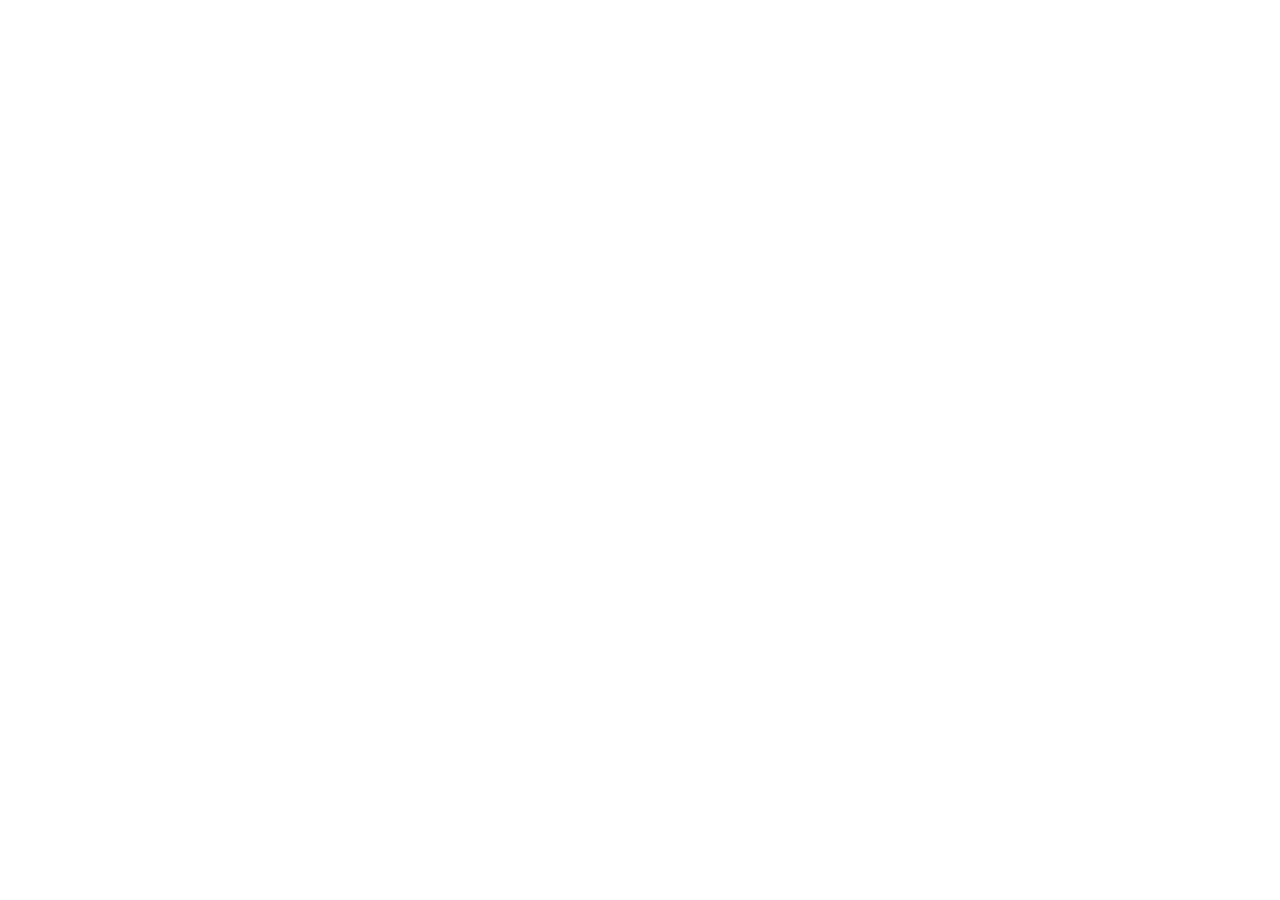
==== commit ebc3373c: "Redirect the Andromeda site to Cloudflare" ====
--- a/index.html
+++ b/index.html
@@ -1,10 +1,9 @@
-<!doctype html><html lang="ru"><head><meta charset="utf-8"><meta name="viewport" content="width=device-width,initial-scale=1"><meta name="theme-color" content="#0a0618"><title>Твой Minecraft. Твой характер. — Andromeda Visuals</title><meta name="description" content="Визуалы, анимированная косметика и интерфейс Andromeda Visuals для Minecraft 1.21.11. Скачать клиент 1.2.0 для Windows."><link rel="canonical" href="https://nurikjawa.github.io/"><meta property="og:title" content="Твой Minecraft. Твой характер. — Andromeda Visuals"><meta property="og:description" content="Визуалы, анимированная косметика и интерфейс Andromeda Visuals для Minecraft 1.21.11. Скачать клиент 1.2.0 для Windows."><meta property="og:type" content="website"><meta property="og:locale" content="ru_RU"><meta property="og:url" content="https://nurikjawa.github.io/"><meta property="og:image" content="https://nurikjawa.github.io/assets/v120/og.jpg"><meta name="twitter:card" content="summary_large_image"><link rel="icon" href="/assets/favicon.png"><link rel="preload" as="font" href="/assets/GolosText.ttf" type="font/ttf" crossorigin><link rel="stylesheet" href="/assets/site.css?v=4cef0b47234d"><link rel="stylesheet" href="/assets/luminous.css?v=4cef0b47234d"><script src="/assets/site.js?v=4cef0b47234d" defer></script><script src="/assets/wing-studio.js?v=4cef0b47234d" defer></script></head><body data-page="/"><a href="#main" class="skip-link">К содержимому</a>
- <header class="site-header"><div class="header-inner"><a href="/" class="brand" aria-label="Andromeda Visuals — главная"><img src="/assets/logo.png" width="42" height="42" alt=""><span>andromeda<small>VISUALS</small></span></a><nav class="desktop-nav" aria-label="Основная навигация"><a href="/#features" >Возможности</a><a href="/visuals/" >Визуалы</a><a href="/cosmetics/" >Косметика</a><a href="/#gallery" >Галерея</a><a href="/help/" >Помощь</a></nav><div class="header-actions"><a href="/download/" class="header-download">Скачать <span>1.2.0</span><svg class="icon" viewBox="0 0 24 24" fill="none" stroke="currentColor" stroke-width="1.5" stroke-linecap="round" stroke-linejoin="round" aria-hidden="true"><path d="M6 18 18 6M6 6h12v12"/></svg></a><button class="menu-toggle" aria-expanded="false" aria-controls="mobile-menu" aria-label="Открыть меню"><svg class="icon" viewBox="0 0 24 24" fill="none" stroke="currentColor" stroke-width="1.5" stroke-linecap="round" stroke-linejoin="round" aria-hidden="true"><path d="M4 8h16M4 16h16"/></svg></button></div></div></header>
- <dialog class="mobile-menu" id="mobile-menu"><div class="mobile-menu-top"><span>ANDROMEDA VISUALS</span><button class="icon-button" data-menu-close aria-label="Закрыть меню"><svg class="icon" viewBox="0 0 24 24" fill="none" stroke="currentColor" stroke-width="1.5" stroke-linecap="round" stroke-linejoin="round" aria-hidden="true"><path d="m6 6 12 12M6 18 18 6"/></svg></button></div><nav aria-label="Мобильная навигация"><a href="/#features" >Возможности</a><a href="/visuals/" >Визуалы</a><a href="/cosmetics/" >Косметика</a><a href="/#gallery" >Галерея</a><a href="/help/" >Помощь</a><a href="/community/">Сообщество</a><a href="/download/">Скачать 1.2.0</a></nav><span class="eyebrow">ТВОЙ MINECRAFT. ТВОЙ ХАРАКТЕР.</span></dialog>
- <main id="main"><section class="luminous-hero wrap"><div class="version-badge"><i></i><span>1.2.0</span><b></b><span>Minecraft 1.21.11</span><b></b><span>Fabric</span></div><div class="brand-emblem"><div class="wing-studio hero-studio" data-wing-studio><div class="studio-stage">
- <img src="/assets/v120/seraph-0.webp" alt="Seraph Wings — Аметист" class="studio-fallback" width="1920" height="1080" loading="lazy" decoding="async"><canvas tabindex="0" role="img" aria-label="Крылья Andromeda. Поворачивай мышью или стрелками клавиатуры."></canvas>
- <div class="studio-corner"><span data-model-title>Seraph Wings</span><small data-model-description>Многослойные перья и мягкий размах.</small></div>
- <div class="studio-zoom"><button data-studio-zoom="in" aria-label="Приблизить модель">+</button><button data-studio-zoom="out" aria-label="Отдалить модель">−</button></div></div>
- <div class="studio-settings"><div class="model-switch" role="group" aria-label="Модель крыльев"><button data-model="seraph" aria-pressed="true" class="active">Seraph</button><button data-model="dragon" aria-pressed="false" class="">Dragon</button><button data-model="crystal" aria-pressed="false" class="">Crystal</button><button data-model="mecha" aria-pressed="false" class="">Mecha</button></div><div class="studio-color-block"><span>Цвет: <b data-model-color>Аметист</b></span><div class="studio-swatches" role="group" aria-label="Цвет 3D-модели"><button style="--swatch:#a78bda" data-studio-palette="0" class="active" aria-label="Аметист" aria-pressed="true"><i></i></button><button style="--swatch:#8edce9" data-studio-palette="1" class="" aria-label="Лёд" aria-pressed="false"><i></i></button><button style="--swatch:#d95b72" data-studio-palette="2" class="" aria-label="Рубин" aria-pressed="false"><i></i></button><button style="--swatch:#648fe4" data-studio-palette="3" class="" aria-label="Сапфир" aria-pressed="false"><i></i></button><button style="--swatch:#65c39a" data-studio-palette="4" class="" aria-label="Изумруд" aria-pressed="false"><i></i></button><button style="--swatch:#d7b16c" data-studio-palette="5" class="" aria-label="Золото" aria-pressed="false"><i></i></button><button style="--swatch:#e6a1be" data-studio-palette="6" class="" aria-label="Роза" aria-pressed="false"><i></i></button><button style="--swatch:#b5bccb" data-studio-palette="7" class="" aria-label="Графит" aria-pressed="false"><i></i></button></div></div></div><span class="sr-only" data-studio-status role="status">Загрузка крыльев</span></div><img class="emblem-logo" src="/assets/logo.png" alt="" width="200" height="200"></div><h1>Andromeda<span>VISUALS</span></h1><p>Атмосфера, которую чувствуешь.<br>Косметика, которую выбираешь. Интерфейс, с которым удобно играть.</p><div class="hero-actions"><a class="button primary" href="https://github.com/NurikJawa/andromeda-visuals-releases/releases/download/v1.2.0/Andromeda.exe?build=jsonfix-20261025"><span>Скачать Andromeda.exe</span><svg class="icon" viewBox="0 0 24 24" fill="none" stroke="currentColor" stroke-width="1.5" stroke-linecap="round" stroke-linejoin="round" aria-hidden="true"><path d="M12 3v12m-5-5 5 5 5-5M4 16v5h16v-5"/></svg></a><a class="button soft" href="/#features"><span>Посмотреть возможности</span><svg class="icon" viewBox="0 0 24 24" fill="none" stroke="currentColor" stroke-width="1.5" stroke-linecap="round" stroke-linejoin="round" aria-hidden="true"><path d="m12 2 3 7 7 3-7 3-3 7-3-7-7-3 7-3 3-7Z"/></svg></a></div><div class="hero-details"><span>Windows x64</span><i></i><span>770.1 МБ</span><i></i><span>Готовый лаунчер</span></div></section><section class="home-features wrap" id="features"><div class="section-heading reveal"><div><p class="eyebrow">ВОЗМОЖНОСТИ</p><h2>Больше, чем просто<br><span>красивая картинка.</span></h2></div><p>Визуалы, косметика и удобство — всё собирается в твой собственный стиль игры.</p></div><div class="glass-features"><article class="glass-feature reveal"><span class="feature-symbol"><svg class="icon" viewBox="0 0 24 24" fill="none" stroke="currentColor" stroke-width="1.5" stroke-linecap="round" stroke-linejoin="round" aria-hidden="true"><path d="m3 5 8-1v7H3V5Zm10-1 8-1v8h-8V4ZM3 13h8v7l-8-1v-6Zm10 0h8v8l-8-1v-7Z"/></svg></span><h3>Интерфейс с характером</h3><p>Плавный хотбар, компактный островок и стеклянные панели. Нужная информация остаётся под рукой.</p><ul><li>Настраиваемый HUD</li><li>Плавные анимации</li><li>Бинды и профили</li></ul><a href="/visuals/#interface">Подробнее <svg class="icon" viewBox="0 0 24 24" fill="none" stroke="currentColor" stroke-width="1.5" stroke-linecap="round" stroke-linejoin="round" aria-hidden="true"><path d="M5 12h14m-6-6 6 6-6 6"/></svg></a></article><article class="glass-feature reveal"><span class="feature-symbol"><svg class="icon" viewBox="0 0 24 24" fill="none" stroke="currentColor" stroke-width="1.5" stroke-linecap="round" stroke-linejoin="round" aria-hidden="true"><path d="m12 2 3 7 7 3-7 3-3 7-3-7-7-3 7-3 3-7Z"/></svg></span><h3>Своё настроение мира</h3><p>Выбирай сезон, небо и атмосферу. От мягкого снегопада до космической ночи.</p><ul><li>Четыре времени года</li><li>Частицы и туман</li><li>Шейдеры предметов</li></ul><a href="/visuals/">Подробнее <svg class="icon" viewBox="0 0 24 24" fill="none" stroke="currentColor" stroke-width="1.5" stroke-linecap="round" stroke-linejoin="round" aria-hidden="true"><path d="M5 12h14m-6-6 6 6-6 6"/></svg></a></article><article class="glass-feature reveal"><span class="feature-symbol"><svg class="icon" viewBox="0 0 24 24" fill="none" stroke="currentColor" stroke-width="1.5" stroke-linecap="round" stroke-linejoin="round" aria-hidden="true"><path d="m9 5 11 7-11 7V5Z"/></svg></span><h3>Твой узнаваемый образ</h3><p>Живые крылья и аксессуары, которые дополняют твой скин. Рассмотри их прямо на сайте.</p><ul><li>Четыре вида крыльев</li><li>Восемь цветовых схем</li><li>Настройки косметики</li></ul><a href="/cosmetics/">Подробнее <svg class="icon" viewBox="0 0 24 24" fill="none" stroke="currentColor" stroke-width="1.5" stroke-linecap="round" stroke-linejoin="round" aria-hidden="true"><path d="M5 12h14m-6-6 6 6-6 6"/></svg></a></article></div></section><section class="home-gallery wrap" id="gallery"><div class="section-heading reveal"><div><p class="eyebrow">В ИГРЕ</p><h2>Детали, которые<br><span>хочется рассмотреть.</span></h2></div><p>Реальные кадры из Andromeda 1.2.0. Нажми на изображение, чтобы открыть его целиком.</p></div><div class="gallery-grid"><figure class="gallery-shot gallery-wide reveal"><button class="media-card " data-image="/assets/v120/hotbar.webp" data-caption="Твой интерфейс в игре" aria-label="Увеличить: Твой интерфейс в игре"><img src="/assets/v120/hotbar.webp" alt="Островок, хотбар и шейдер предметов в актуальной сборке." class="" width="1920" height="1080" loading="lazy" decoding="async"><span class="media-zoom"><svg class="icon" viewBox="0 0 24 24" fill="none" stroke="currentColor" stroke-width="1.5" stroke-linecap="round" stroke-linejoin="round" aria-hidden="true"><path d="M6 18 18 6M6 6h12v12"/></svg></span></button><figcaption><h3>Твой интерфейс в игре</h3><p>Островок, хотбар и шейдер предметов в актуальной сборке.</p></figcaption></figure><figure class="gallery-shot  reveal"><button class="media-card " data-image="/assets/v120/winter.webp" data-caption="Зимняя атмосфера" aria-label="Увеличить: Зимняя атмосфера"><img src="/assets/v120/winter.webp" alt="Белая растительность, снег и мягкий свет." class="" width="1920" height="1080" loading="lazy" decoding="async"><span class="media-zoom"><svg class="icon" viewBox="0 0 24 24" fill="none" stroke="currentColor" stroke-width="1.5" stroke-linecap="round" stroke-linejoin="round" aria-hidden="true"><path d="M6 18 18 6M6 6h12v12"/></svg></span></button><figcaption><h3>Зимняя атмосфера</h3><p>Белая растительность, снег и мягкий свет.</p></figcaption></figure><figure class="gallery-shot  reveal"><button class="media-card " data-image="/assets/v120/seraph-0.webp" data-caption="Косметика в движении" aria-label="Увеличить: Косметика в движении"><img src="/assets/v120/seraph-0.webp" alt="Seraph Wings в цвете «Аметист»." class="" width="1920" height="1080" loading="lazy" decoding="async"><span class="media-zoom"><svg class="icon" viewBox="0 0 24 24" fill="none" stroke="currentColor" stroke-width="1.5" stroke-linecap="round" stroke-linejoin="round" aria-hidden="true"><path d="M6 18 18 6M6 6h12v12"/></svg></span></button><figcaption><h3>Косметика в движении</h3><p>Seraph Wings в цвете «Аметист».</p></figcaption></figure></div><button class="button soft gallery-film" data-film><svg class="icon" viewBox="0 0 24 24" fill="none" stroke="currentColor" stroke-width="1.5" stroke-linecap="round" stroke-linejoin="round" aria-hidden="true"><path d="m9 5 11 7-11 7V5Z"/></svg><span>Смотреть крылья в игре</span></button></section><section class="home-install wrap" id="install"><div class="section-heading reveal"><div><p class="eyebrow">ПЕРВЫЙ ЗАПУСК</p><h2>Четыре шага.<br><span>И ты в игре.</span></h2></div><p>Лаунчер подготовит необходимые файлы. Тебе останется выбрать свой стиль.</p></div><ol class="home-steps"><li class="reveal"><span>01</span><h3>Скачай клиент</h3><p>Один Andromeda.exe для Windows x64. Сохрани там, где удобно.</p></li><li class="reveal"><span>02</span><h3>Открой лаунчер</h3><p>При первом запуске он подготовит Java 21 и файлы игры.</p></li><li class="reveal"><span>03</span><h3>Выбери аккаунт</h3><p>Укажи свою учётную запись в настройках лаунчера.</p></li><li class="reveal"><span>04</span><h3>Запускай игру</h3><p>Визуалы и косметика настраиваются правым Shift уже в Minecraft.</p></li></ol></section><section class="home-faq wrap"><div class="section-heading reveal"><div><p class="eyebrow">ВОПРОСЫ</p><h2>Коротко <span>о важном.</span></h2></div></div><div class="faq-list"><details class="faq-item"><summary>Можно скачать только мод без лаунчера?<span>+</span></summary><p>Да. На странице загрузки выбери «Скачать мод .jar». Нужны Minecraft 1.21.11, Java 21, Fabric Loader 0.19.5+ и Fabric API 0.141.6+1.21.11 или новее для этой версии игры. Замени прежний JAR Andromeda в папке mods.</p></details><details class="faq-item"><summary>Какую версию Minecraft поддерживает клиент?<span>+</span></summary><p>Текущая сборка Andromeda Visuals 1.2.0 подготовлена для Minecraft 1.21.11 на Fabric. Лаунчер использует собственную установку игры.</p></details><details class="faq-item"><summary>Нужно ли отдельно устанавливать Java?<span>+</span></summary><p>Лаунчер подготавливает Java 21 и необходимые компоненты игры. При первом запуске требуется интернет для загрузки недостающих файлов.</p></details><details class="faq-item"><summary>Что нужно для статуса Andromeda в Discord?<span>+</span></summary><p>Запусти настольное приложение Discord и разреши отображение игровой активности в его настройках. При работающем клиенте статус Andromeda Visuals появится автоматически.</p></details><details class="faq-item"><summary>Почему файл скачивается на телефоне, но не запускается?<span>+</span></summary><p>Текущий EXE предназначен для Windows x64. Просматривать сайт можно с телефона, а запускать клиент нужно на компьютере с Windows.</p></details></div><a class="more-help" href="/help/">Все вопросы и ответы <svg class="icon" viewBox="0 0 24 24" fill="none" stroke="currentColor" stroke-width="1.5" stroke-linecap="round" stroke-linejoin="round" aria-hidden="true"><path d="M5 12h14m-6-6 6 6-6 6"/></svg></a></section><section class="closing wrap reveal"><div class="closing-panel"><img src="/assets/logo.png" alt="" width="90" height="90"><p class="eyebrow">ANDROMEDA VISUALS 1.2.0 JSON Fix</p><h2>Твоя игра.<br><span>В новом свете.</span></h2><p>Один готовый файл. Визуалы, косметика и интерфейс — в твоём стиле.</p><div class="closing-actions"><a class="button primary" href="https://github.com/NurikJawa/andromeda-visuals-releases/releases/download/v1.2.0/Andromeda.exe?build=jsonfix-20261025"><span>Скачать Andromeda.exe</span><svg class="icon" viewBox="0 0 24 24" fill="none" stroke="currentColor" stroke-width="1.5" stroke-linecap="round" stroke-linejoin="round" aria-hidden="true"><path d="M12 3v12m-5-5 5 5 5-5M4 16v5h16v-5"/></svg></a><a class="button soft" href="https://github.com/NurikJawa/andromeda-visuals-releases/releases/download/v1.2.0/andromeda-1.2.0.jar?build=jsonfix-20261025"><span>Только мод (.jar)</span><svg class="icon" viewBox="0 0 24 24" fill="none" stroke="currentColor" stroke-width="1.5" stroke-linecap="round" stroke-linejoin="round" aria-hidden="true"><path d="M12 3v12m-5-5 5 5 5-5M4 16v5h16v-5"/></svg></a></div><div class="release-facts"><span>Версия <b>1.2.0</b></span><span>Платформа <b>Windows x64</b></span><span>Minecraft <b>1.21.11 · Fabric</b></span><span>Размер <b>770.1 МБ</b></span></div></div></section></main><footer class="site-footer wrap"><div class="footer-top"><a href="/" class="brand"><img src="/assets/logo.png" width="42" height="42" alt=""><span>andromeda<small>VISUALS</small></span></a><p>Знакомая игра.<br>Твоё собственное настроение.</p><div><a href="/download/">Скачать клиент <svg class="icon" viewBox="0 0 24 24" fill="none" stroke="currentColor" stroke-width="1.5" stroke-linecap="round" stroke-linejoin="round" aria-hidden="true"><path d="M6 18 18 6M6 6h12v12"/></svg></a><a href="/community/">Сообщество <svg class="icon" viewBox="0 0 24 24" fill="none" stroke="currentColor" stroke-width="1.5" stroke-linecap="round" stroke-linejoin="round" aria-hidden="true"><path d="M6 18 18 6M6 6h12v12"/></svg></a></div><div><span class="footer-label">TELEGRAM</span><span>AndromedaVisuals</span></div></div><div class="footer-bottom"><span>© 2026 Andromeda Visuals</span><span>Независимый проект. Не связан с Mojang или Microsoft.</span><span>CLIENT 1.2.0</span></div></footer>
- <dialog class="media-dialog" aria-label="Просмотр изображения"><button class="dialog-close icon-button" data-dialog-close aria-label="Закрыть просмотр"><svg class="icon" viewBox="0 0 24 24" fill="none" stroke="currentColor" stroke-width="1.5" stroke-linecap="round" stroke-linejoin="round" aria-hidden="true"><path d="m6 6 12 12M6 18 18 6"/></svg></button><figure><img alt=""><figcaption></figcaption></figure><div class="gallery-controls"><button class="icon-button" data-gallery-prev aria-label="Предыдущее изображение">←</button><span data-gallery-count></span><button class="icon-button" data-gallery-next aria-label="Следующее изображение">→</button></div></dialog>
- <dialog class="film-dialog" aria-label="Крылья Andromeda в движении"><button class="dialog-close icon-button" data-dialog-close aria-label="Закрыть видео"><svg class="icon" viewBox="0 0 24 24" fill="none" stroke="currentColor" stroke-width="1.5" stroke-linecap="round" stroke-linejoin="round" aria-hidden="true"><path d="m6 6 12 12M6 18 18 6"/></svg></button><video controls playsinline preload="none" poster="/assets/v120/wing-poster.webp"><source src="/assets/v120/wings.mp4" type="video/mp4"></video><p>Четыре вида крыльев · настоящая запись из игры</p></dialog><div class="toast" role="status" aria-live="polite"></div></body></html>+<!doctype html>
+<html lang="ru">
+<meta charset="utf-8">
+<meta name="viewport" content="width=device-width, initial-scale=1">
+<meta http-equiv="refresh" content="0;url=https://andromeda-visuals-site.andromeda-emote-relay.workers.dev/">
+<link rel="canonical" href="https://andromeda-visuals-site.andromeda-emote-relay.workers.dev/">
+<title>Andromeda Visuals переехал</title>
+<body><p>Сайт переехал. <a href="https://andromeda-visuals-site.andromeda-emote-relay.workers.dev/">Открыть Andromeda Visuals</a>.</p></body>
+</html>
